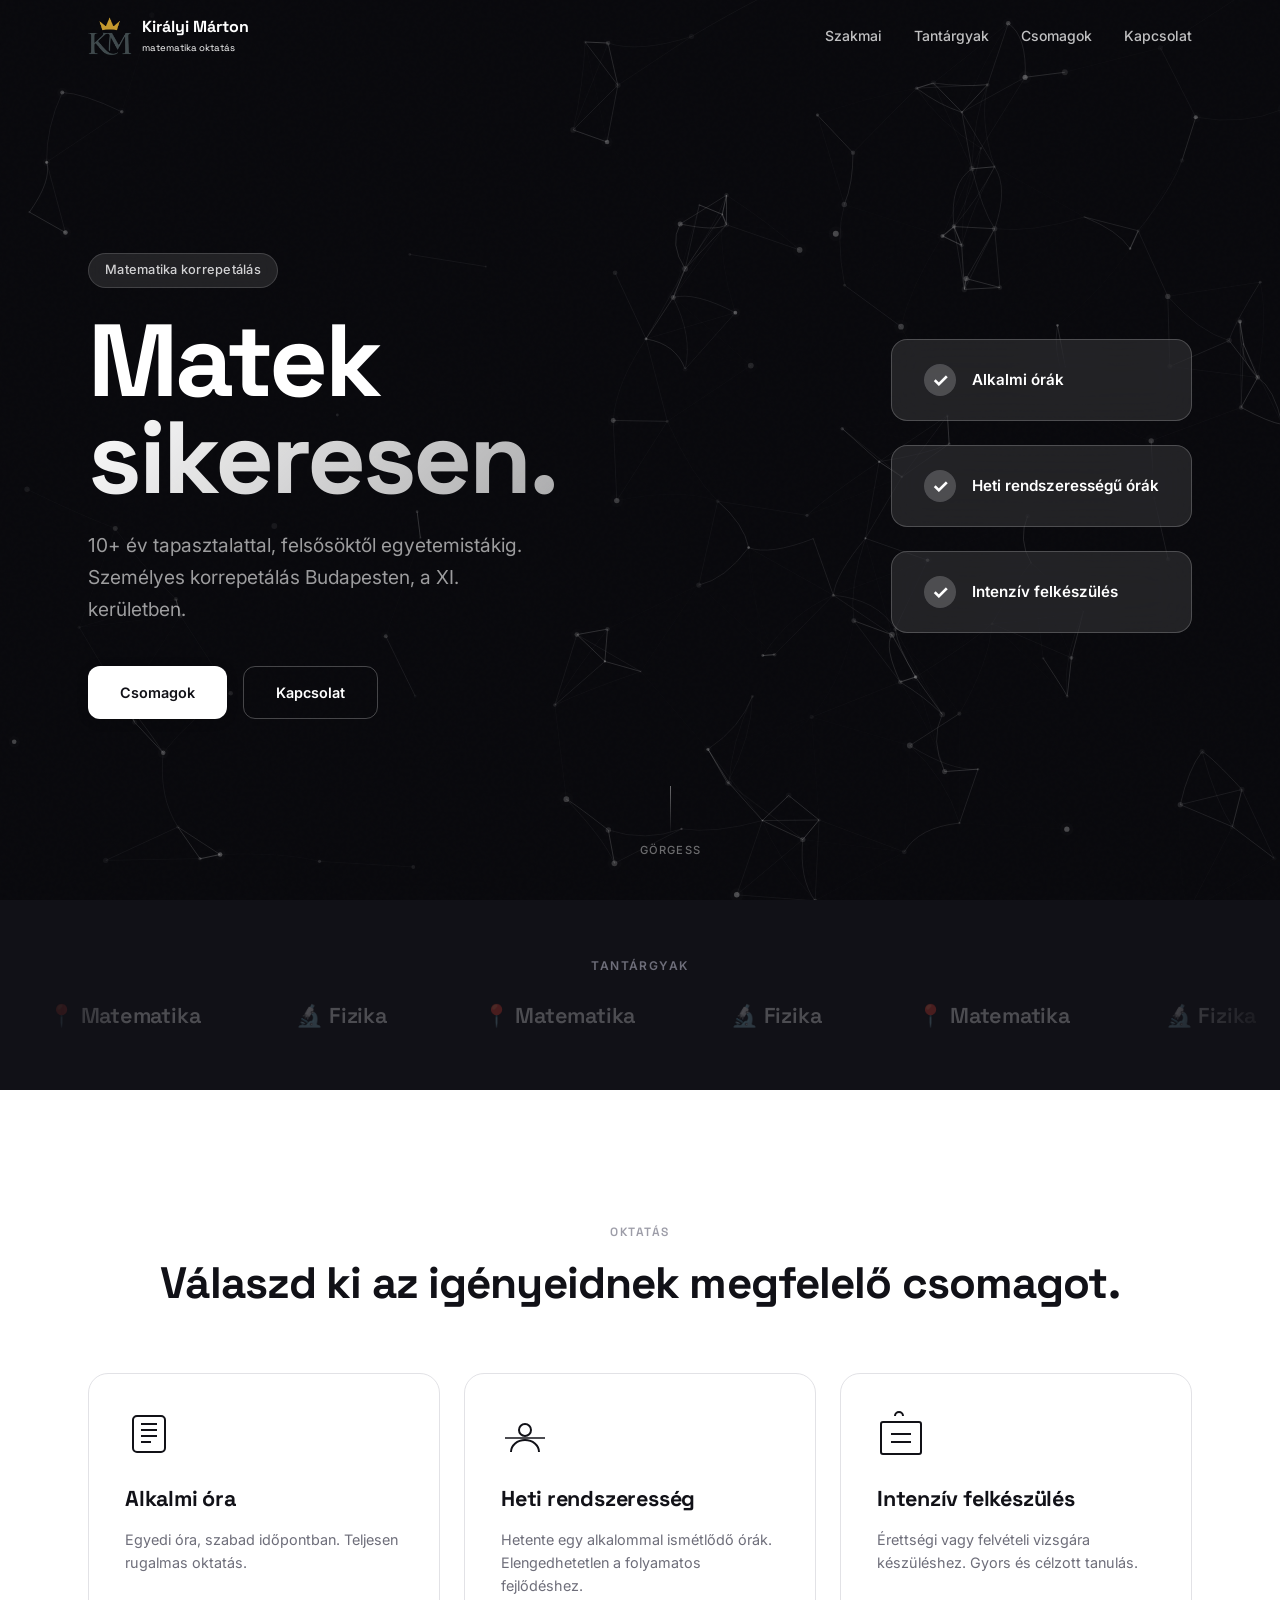
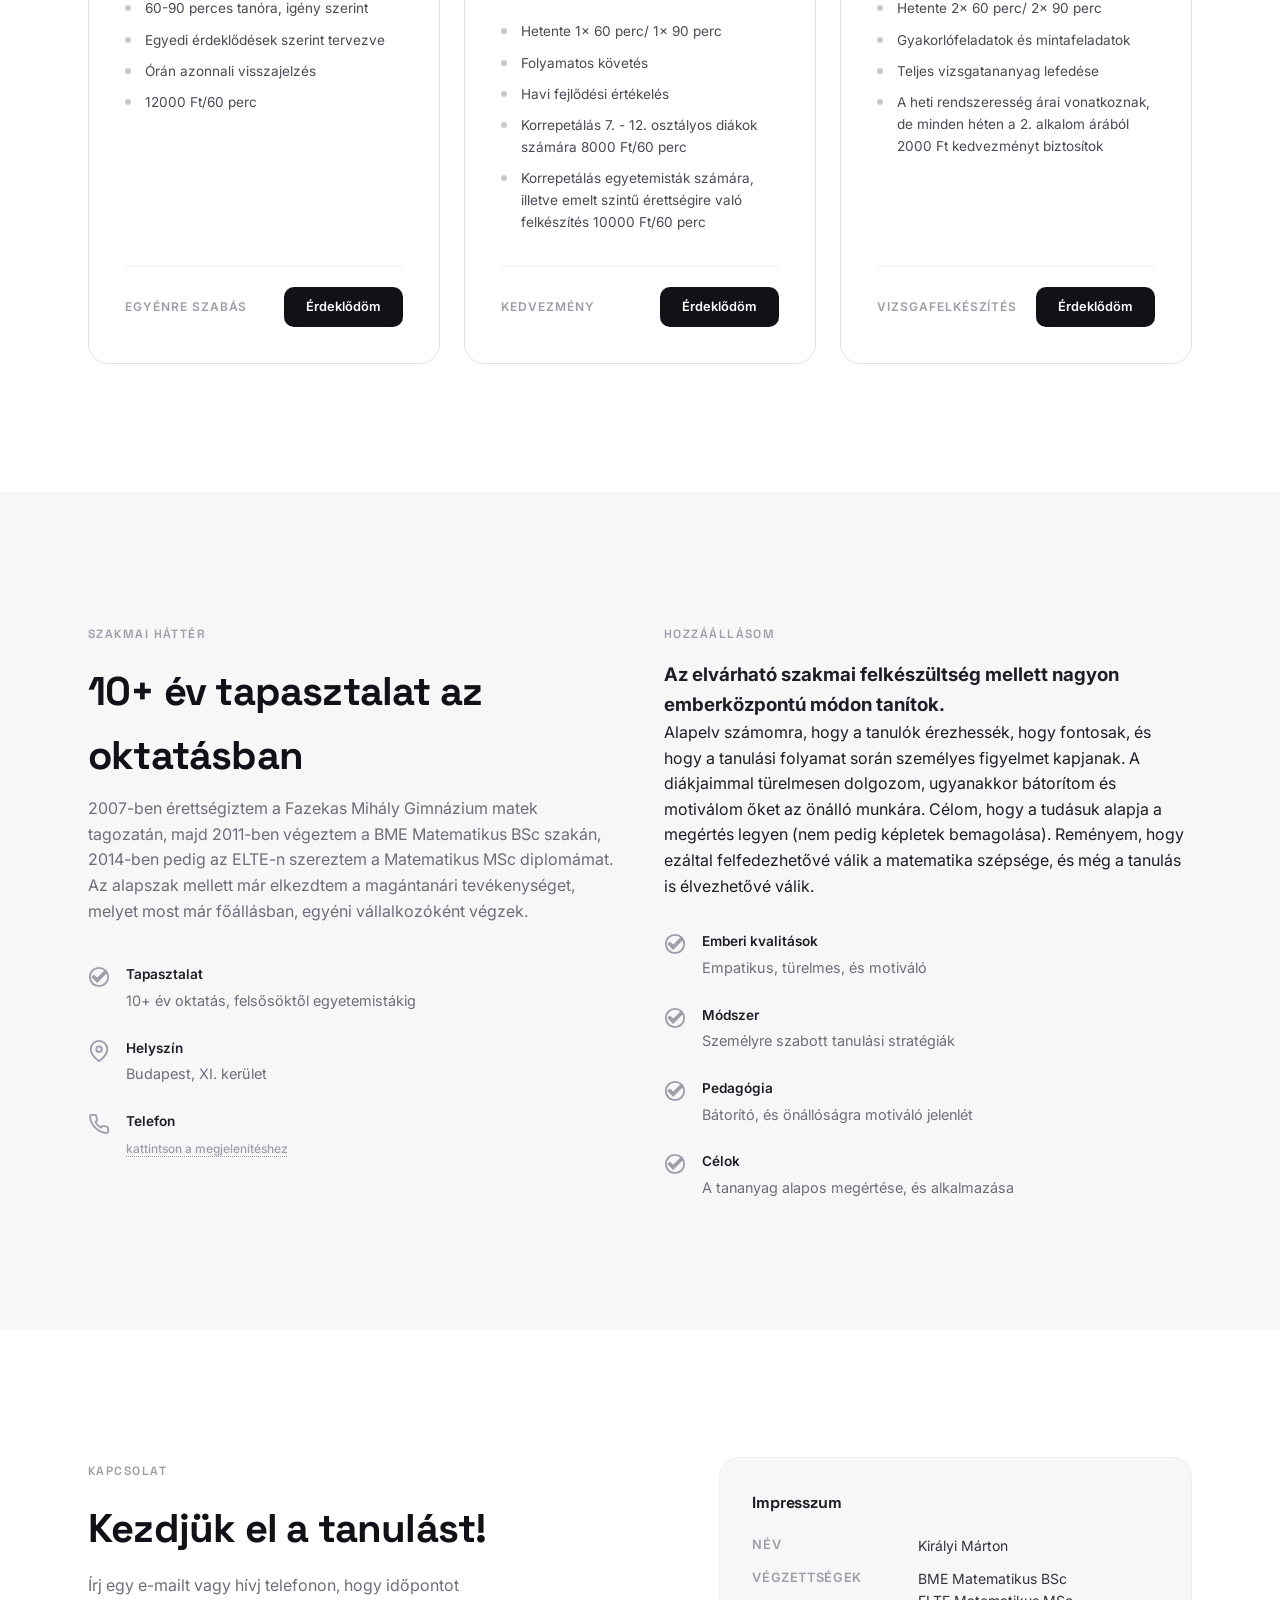
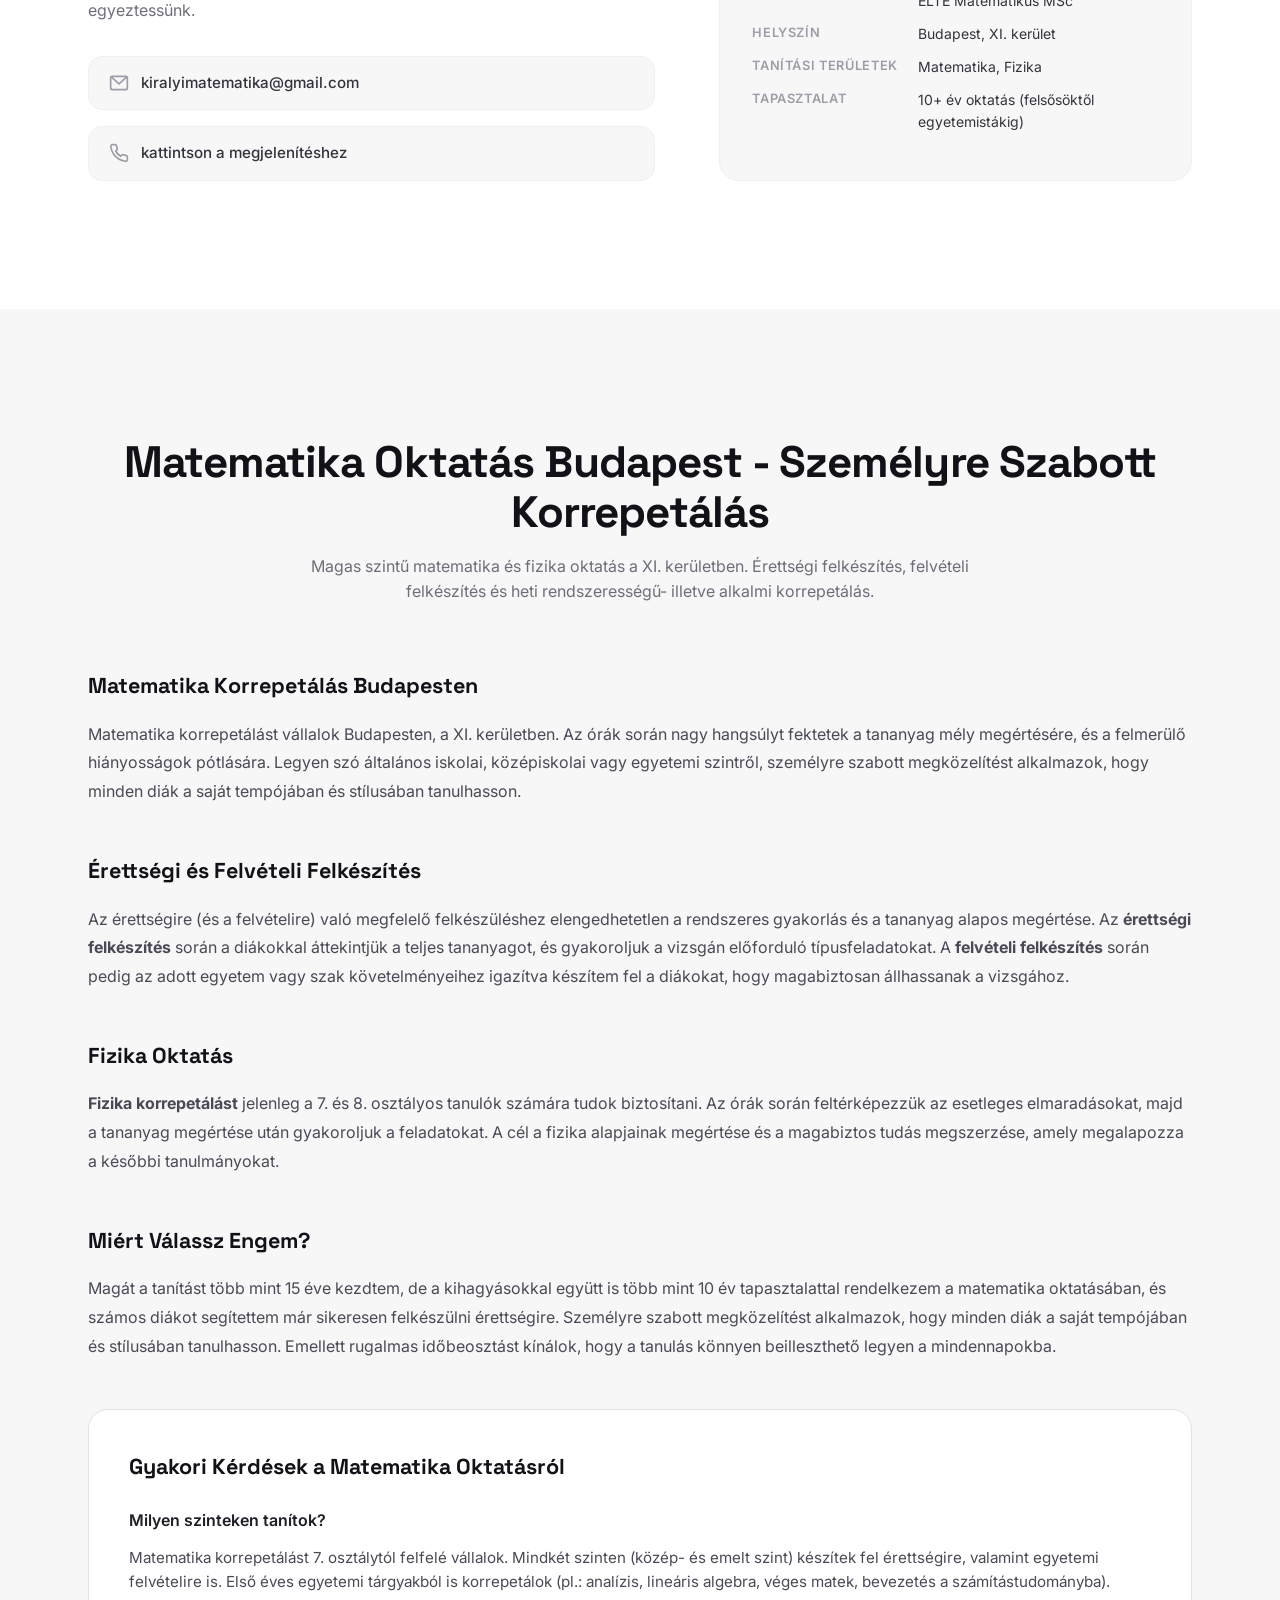
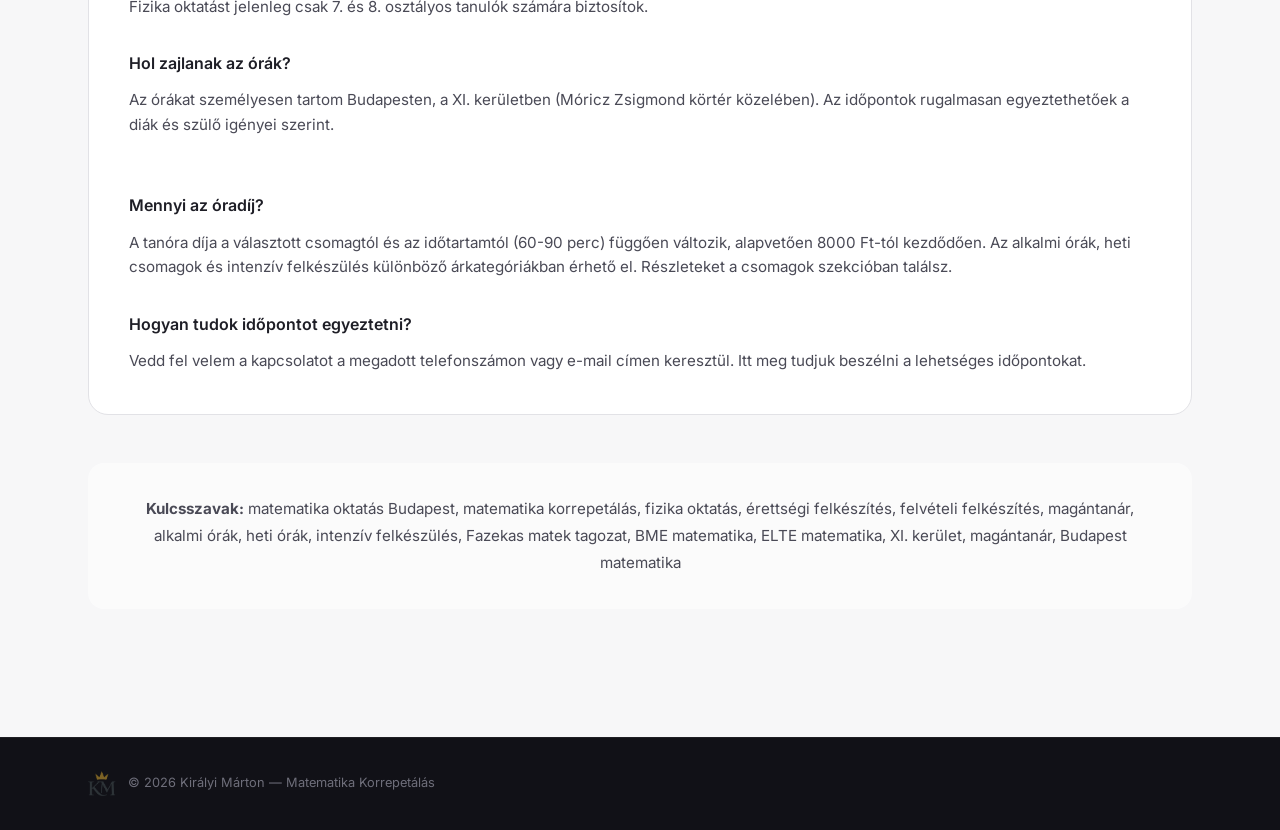
==== index.html @ 78ba7885 "verification" ====
<!DOCTYPE html>
<html lang="hu">
<head>
  <meta name="google-site-verification" content="google10e1bc6dbf46a6e9.html">
  <meta charset="UTF-8">
  <meta name="viewport" content="width=device-width, initial-scale=1.0">
  <meta name="author" content="Királyi Márton">
  <meta name="copyright" content="© 2026 Királyi Márton">
  <meta name="robots" content="index, follow, max-image-preview:large, max-snippet:-1, max-video-preview:-1">
  <meta name="keywords" content="matematika oktatás Budapest, matematika korrepetálás, fizika oktatás, érettségi felkészülés, felvételi felkészülés, magántanár, ELTE matematika, XI. kerület, privát órák, heti órák, intenzív tanulás">
  <title>Matematika Oktatás Budapest | Királyi Márton Korrepetálás</title>
  <meta name="description" content="Egyéni matematika és fizika oktatás Budapesten (XI. kerület). 10+ év tapasztalat. Érettségi és felvételi felkészülés. ELTE matematika szak végzett. Alkalmi órák és heti rendszeres oktatás.">
  <meta property="og:title" content="Matematika Oktatás Budapest - Királyi Márton Korrepetálás">
  <meta property="og:description" content="10+ év tapasztalattal rendelkező magántanár. Matematika, fizika oktatás. Érettségi felkészülés. Budapest XI. kerület.">
  <meta property="og:image" content="kmatek.png">
  <meta property="og:type" content="website">
  <meta property="og:locale" content="hu_HU">
  <meta property="og:site_name" content="Királyi Márton - Matematika Oktatás">
  <meta name="twitter:card" content="summary_large_image">
  <meta name="twitter:title" content="Matematika Oktatás Budapest - Királyi Márton">
  <meta name="twitter:description" content="Magántanári korrepetálás. Matematika, fizika oktatás Budapest XI. kerületben.">
  <link rel="canonical" href="http://localhost:8000/">
  <link rel="icon" type="image/png" href="kmatek.png">
  <link rel="stylesheet" href="style.css">
  <link rel="preconnect" href="https://fonts.googleapis.com">
  <link rel="preconnect" href="https://fonts.gstatic.com" crossorigin>
  <link href="https://fonts.googleapis.com/css2?family=Inter:wght@300;400;500;600;700;800;900&family=Space+Grotesk:wght@400;500;600;700&display=swap" rel="stylesheet">
  
  <!-- JSON-LD Structured Data -->
  <script type="application/ld+json">
  {
    "@context": "https://schema.org",
    "@type": "LocalBusiness",
    "name": "Királyi Márton - Matematika Oktatás",
    "description": "Matematika és fizika korrepetálás Budapesten. Érettségi és felvételi felkészülés.",
    "image": "kmatek.png",
    "telephone": "+36202345601",
    "email": "kiralyimatematika@gmail.com",
    "address": {
      "@type": "PostalAddress",
      "addressLocality": "Budapest",
      "addressRegion": "XI. kerület",
      "addressCountry": "HU"
    },
    "priceRange": "$$",
    "potentialAction": {
      "@type": "ReserveAction",
      "target": {
        "@type": "EntryPoint",
        "urlTemplate": "#kapcsolat"
      }
    },
    "areaServed": "Budapest",
    "knowsAbout": [
      "Matematika oktatás",
      "Fizika oktatás",
      "Érettségi felkészülés",
      "Felvételi felkészülés",
      "Korrepetálás"
    ]
  }
  </script>
  
  <script type="application/ld+json">
  {
    "@context": "https://schema.org",
    "@type": "EducationalOrganization",
    "name": "Királyi Márton - Matematika Oktatás",
    "url": "http://localhost:8000/",
    "logo": "kmatek.png",
    "description": "Személyre szabott matematika és fizika oktatás magántanári keretek között",
    "contactPoint": {
      "@type": "ContactPoint",
      "contactType": "Customer Service",
      "telephone": "+36202345601",
      "email": "kiralyimatematika@gmail.com"
    },
    "educator": {
      "@type": "Person",
      "name": "Királyi Márton",
      "jobTitle": "Matematika Tanár",
      "alumniOf": "ELTE - Eötvös Loránd Tudományegyetem",
      "yearsOfExperience": 10
    }
  }
  </script>
</head>
<body>

  <!-- ═══════════════ HEADER ═══════════════ -->
  <header id="header">
    <div class="header-inner">
      <a href="#" class="logo">
        <img src="kmatek.png" alt="Királyi Márton" class="logo-img">
        <span class="logo-text">Királyi Márton<br><small style="font-size: 0.6em; font-weight: 400;">matematika oktatás</small></span>
      </a>
      <nav class="nav-desktop">
        <a href="#szakmai">Szakmai</a>
        <a href="#tantargyak">Tantárgyak</a>
        <a href="#csomagok">Csomagok</a>
        <a href="#kapcsolat">Kapcsolat</a>
      </nav>
      <button class="nav-toggle" aria-label="Menü megnyitása">
        <span></span><span></span><span></span>
      </button>
    </div>
  </header>

  <!-- Mobile nav overlay -->
  <div class="mobile-nav" id="mobileNav">
    <nav>
      <a href="#szakmai">Szakmai</a>
      <a href="#tantargyak">Tantárgyak</a>
      <a href="#csomagok">Csomagok</a>
      <a href="#kapcsolat">Kapcsolat</a>
    </nav>
  </div>

  <!-- ═══════════════ HERO ═══════════════ -->
  <section id="hero">
    <div class="hero-video-wrap">
      <video autoplay muted loop playsinline id="heroVideo">
        <source src="mat.mp4" type="video/mp4">
      </video>
      <div class="hero-video-overlay"></div>
    </div>

    <canvas id="particleCanvas"></canvas>

    <div class="hero-content">
      <div class="hero-left">
        <div class="hero-badge" data-anim="fade-up">Matematika korrepetálás</div>
        <h1 data-anim="fade-up" data-delay="100">
          Matek<br><span class="accent">sikeresen.</span>
        </h1>
        <p class="hero-sub" data-anim="fade-up" data-delay="200">
          10+ év tapasztalattal, felsősöktől egyetemistákig. Személyes korrepetálás Budapesten, a XI. kerületben.
        </p>
        <div class="hero-actions" data-anim="fade-up" data-delay="300">
          <a href="#csomagok" class="btn btn-primary">Csomagok</a>
          <a href="#kapcsolat" class="btn btn-ghost">Kapcsolat</a>
        </div>
      </div>
      <div class="hero-right" data-anim="fade-up" data-delay="100">
        <div class="hero-cards">
          <a href="#csomagok" class="hero-card" onclick="scrollToAlkalmi()">
            <span class="check-mark">✓</span>
            <span class="card-text">Alkalmi órák</span>
          </a>
          <a href="#csomagok" class="hero-card" onclick="scrollToHetes()">
            <span class="check-mark">✓</span>
            <span class="card-text">Heti rendszerességű órák</span>
          </a>
          <a href="#csomagok" class="hero-card" onclick="scrollToIntenziv()">
            <span class="check-mark">✓</span>
            <span class="card-text">Intenzív felkészülés</span>
          </a>
        </div>
      </div>
    </div>

    <div class="hero-scroll-hint" data-anim="fade-up" data-delay="600">
      <div class="scroll-line"></div>
      <span>Görgess</span>
    </div>
  </section>

  <!-- ═══════════════ BRAND TICKER / SUBJECTS ═══════════════ -->
  <section id="tantargyak" class="brands-section">
    <div class="container">
      <p class="brands-label" data-anim="fade-up">Tantárgyak</p>
    </div>
    <div class="brands-ticker" data-anim="fade-up" data-delay="100">
      <div class="ticker-track">
        <div class="ticker-item">📍 Matematika</div>
        <div class="ticker-item">🔬 Fizika</div>
        <div class="ticker-item">📍 Matematika</div>
        <div class="ticker-item">🔬 Fizika</div>
        <div class="ticker-item">📍 Matematika</div>
        <div class="ticker-item">🔬 Fizika</div>
        <div class="ticker-item">📍 Matematika</div>
        <div class="ticker-item">🔬 Fizika</div>
        <div class="ticker-item">📍 Matematika</div>
        <div class="ticker-item">🔬 Fizika</div>
        <div class="ticker-item">📍 Matematika</div>
        <div class="ticker-item">🔬 Fizika</div>
      </div>
    </div>
  </section>

  <!-- ═══════════════ CSOMAGOK / PACKAGES ═══════════════ -->
  <section id="csomagok" class="rental-section">
    <div class="container">
      <div class="section-header" data-anim="fade-up">
        <span class="section-tag">Oktatás</span>
        <h2>Válaszd ki az igényeidnek megfelelő csomagot.</h2>
      </div>

      <div class="rental-grid">
        <!-- Card 1 -->
        <div id="alkalmi-ora" class="rental-card" data-anim="fade-up" data-delay="0">
          <div class="card-icon">
            <svg viewBox="0 0 48 48" fill="none" xmlns="http://www.w3.org/2000/svg">
              <path d="M12 6h24c2.2 0 4 1.8 4 4v28c0 2.2-1.8 4-4 4H12c-2.2 0-4-1.8-4-4V10c0-2.2 1.8-4 4-4z" stroke="currentColor" stroke-width="2" fill="none"/>
              <path d="M16 14h16M16 20h16M16 26h16M16 32h10" stroke="currentColor" stroke-width="2"/>
            </svg>
          </div>
          <h3>Alkalmi óra</h3>
          <p>Egyedi óra, szabad időpontban. Teljesen rugalmas oktatás.</p>
          <ul class="card-features">
            <li>60-90 perces tanóra, igény szerint</li>
            <li>Egyedi érdeklődések szerint tervezve</li>
            <li>Órán azonnali visszajelzés</li>
            <li>12000 Ft/60 perc</li>
          </ul>
          <div class="card-footer">
            <span class="card-label">Egyénre szabás</span>
            <a href="#kapcsolat" class="btn btn-sm">Érdeklődöm</a>
          </div>
        </div>

        <!-- Card 2 -->
        <div id="hetes-csomag" class="rental-card" data-anim="fade-up" data-delay="100">
          <div class="card-icon">
            <svg viewBox="0 0 48 48" fill="none" xmlns="http://www.w3.org/2000/svg">
              <circle cx="24" cy="20" r="6" stroke="currentColor" stroke-width="2"/>
              <path d="M10 42c0-6.6 6.3-12 14-12s14 5.4 14 12" stroke="currentColor" stroke-width="2" fill="none"/>
              <path d="M4 28h40" stroke="currentColor" stroke-width="1.5"/>
            </svg>
          </div>
          <h3>Heti rendszeresség</h3>
          <p>Hetente egy alkalommal ismétlődő órák. Elengedhetetlen a folyamatos fejlődéshez.</p>
          <ul class="card-features">
            <li>Hetente 1x 60 perc/ 1x 90 perc</li>
            <li>Folyamatos követés</li>
            <li>Havi fejlődési értékelés</li>
            <li>Korrepetálás 7. - 12. osztályos diákok számára 8000 Ft/60 perc</li>
            <li>Korrepetálás egyetemisták számára, illetve emelt szintű érettségire való felkészítés 10000 Ft/60 perc</li>
          </ul>
          <div class="card-footer">
            <span class="card-label">Kedvezmény</span>
            <a href="#kapcsolat" class="btn btn-sm">Érdeklődöm</a>
          </div>
        </div>

        <!-- Card 3 -->
        <div id="intenziv-felkeszules" class="rental-card" data-anim="fade-up" data-delay="200">
          <div class="card-icon">
            <svg viewBox="0 0 48 48" fill="none" xmlns="http://www.w3.org/2000/svg">
              <path d="M6 12h36c1.1 0 2 .9 2 2v28c0 1.1-.9 2-2 2H6c-1.1 0-2-.9-2-2V14c0-1.1.9-2 2-2z" stroke="currentColor" stroke-width="2" fill="none"/>
              <path d="M18 6c0-2.2 1.8-4 4-4s4 1.8 4 4" stroke="currentColor" stroke-width="2" fill="none"/>
              <path d="M14 24h20M14 32h20" stroke="currentColor" stroke-width="2"/>
            </svg>
          </div>
          <h3>Intenzív felkészülés</h3>
          <p>Érettségi vagy felvételi vizsgára készüléshez. Gyors és célzott tanulás.</p>
          <ul class="card-features">
            <li>Hetente 2x 60 perc/ 2x 90 perc</li>
            <li>Gyakorlófeladatok és mintafeladatok</li>
            <li>Teljes vizsgatananyag lefedése</li>
            <li>A heti rendszeresség árai vonatkoznak, de minden héten a 2. alkalom árából 2000 Ft kedvezményt biztosítok</li>
          </ul>
          <div class="card-footer">
            <span class="card-label">Vizsgafelkészítés</span>
            <a href="#kapcsolat" class="btn btn-sm">Érdeklődöm</a>
          </div>
        </div>
      </div>
    </div>
  </section>

  <!-- ═══════════════ SZAKMAI HÁTTÉR ═══════════════ -->
  <section id="szakmai" class="pickup-section">
    <div class="container">
      <div class="pickup-grid">
        <div class="pickup-info" data-anim="fade-up">
          <span class="section-tag">Szakmai háttér</span>
          <h2>10+ év tapasztalat az oktatásban</h2>
          <p class="pickup-address">2007-ben érettségiztem a Fazekas Mihály Gimnázium matek tagozatán, majd 2011-ben végeztem a BME Matematikus BSc szakán,
            2014-ben pedig az ELTE-n szereztem a Matematikus MSc diplomámat. Az alapszak mellett már elkezdtem a magántanári tevékenységet,
            melyet most már főállásban, egyéni vállalkozóként végzek.</p>
          <div class="pickup-details">
            <div class="pickup-detail">
              <svg viewBox="0 0 24 24" fill="none" stroke="currentColor" stroke-width="2"><path d="M12 2C6.48 2 2 6.48 2 12s4.48 10 10 10 10-4.48 10-10S17.52 2 12 2zm-2 15l-5-5 1.41-1.41L10 14.17l7.59-7.59L19 8l-9 9z"/></svg>
              <div>
                <strong>Tapasztalat</strong>
                <span>10+ év oktatás, felsősöktől egyetemistákig</span>
              </div>
            </div>
            <div class="pickup-detail">
              <svg viewBox="0 0 24 24" fill="none" stroke="currentColor" stroke-width="2"><path d="M21 10c0 7-9 13-9 13s-9-6-9-13a9 9 0 0118 0z"/><circle cx="12" cy="10" r="3"/></svg>
              <div>
                <strong>Helyszín</strong>
                <span>Budapest, XI. kerület</span>
              </div>
            </div>
            <div class="pickup-detail">
              <svg viewBox="0 0 24 24" fill="none" stroke="currentColor" stroke-width="2"><path d="M22 16.92v3a2 2 0 01-2.18 2 19.79 19.79 0 01-8.63-3.07 19.5 19.5 0 01-6-6 19.79 19.79 0 01-3.07-8.67A2 2 0 014.11 2h3a2 2 0 012 1.72c.127.96.361 1.903.7 2.81a2 2 0 01-.45 2.11L8.09 9.91a16 16 0 006 6l1.27-1.27a2 2 0 012.11-.45c.907.339 1.85.573 2.81.7A2 2 0 0122 16.92z"/></svg>
              <div>
                <strong>Telefon</strong>
                <span class="phone-number-container">
                  <button class="phone-click-hint" type="button" aria-label="Telefonszám megjelenítéséhez kattintson">kattintson a megjelenítéshez</button>
                  <span class="phone-number-reveal"></span>
                </span>
              </div>
            </div>
          </div>
        </div>
        <div class="pickup-info" data-anim="fade-up" data-delay="150">
          <span class="section-tag">Hozzáállásom</span>
          <h3>Az elvárható szakmai felkészültség mellett nagyon emberközpontú módon tanítok.</h3>
          <p>Alapelv számomra, hogy a tanulók érezhessék, hogy fontosak, és hogy a tanulási folyamat 
            során személyes figyelmet kapjanak. A diákjaimmal türelmesen dolgozom, ugyanakkor bátorítom és 
            motiválom őket az önálló munkára. Célom, hogy a tudásuk alapja a megértés legyen (nem pedig képletek bemagolása).
            Reményem, hogy ezáltal felfedezhetővé válik a matematika szépsége, és még a tanulás is élvezhetővé válik.</p>
          <div class="pickup-details" style="margin-top: 2rem;">
            <div class="pickup-detail">
              <svg viewBox="0 0 24 24" fill="none" stroke="currentColor" stroke-width="2"><path d="M12 2C6.48 2 2 6.48 2 12s4.48 10 10 10 10-4.48 10-10S17.52 2 12 2zm-2 15l-5-5 1.41-1.41L10 14.17l7.59-7.59L19 8l-9 9z"/></svg>
              <div>
                <strong>Emberi kvalitások</strong>
                <span>Empatikus, türelmes, és motiváló</span>
              </div>
            </div>
            <div class="pickup-detail">
              <svg viewBox="0 0 24 24" fill="none" stroke="currentColor" stroke-width="2"><path d="M12 2C6.48 2 2 6.48 2 12s4.48 10 10 10 10-4.48 10-10S17.52 2 12 2zm-2 15l-5-5 1.41-1.41L10 14.17l7.59-7.59L19 8l-9 9z"/></svg>
              <div>
                <strong>Módszer</strong>
                <span>Személyre szabott tanulási stratégiák</span>
              </div>
            </div>
            <div class="pickup-detail">
              <svg viewBox="0 0 24 24" fill="none" stroke="currentColor" stroke-width="2"><path d="M12 2C6.48 2 2 6.48 2 12s4.48 10 10 10 10-4.48 10-10S17.52 2 12 2zm-2 15l-5-5 1.41-1.41L10 14.17l7.59-7.59L19 8l-9 9z"/></svg>
              <div>
                <strong>Pedagógia</strong>
                <span>Bátorító, és önállóságra motiváló jelenlét</span>
              </div>
            </div>
            <div class="pickup-detail">
              <svg viewBox="0 0 24 24" fill="none" stroke="currentColor" stroke-width="2"><path d="M12 2C6.48 2 2 6.48 2 12s4.48 10 10 10 10-4.48 10-10S17.52 2 12 2zm-2 15l-5-5 1.41-1.41L10 14.17l7.59-7.59L19 8l-9 9z"/></svg>
              <div>
                <strong>Célok</strong>
                <span>A tananyag alapos megértése, és alkalmazása</span>
              </div>
            </div>
          </div>
        </div>
      </div>
    </div>
  </section>

  <!-- ═══════════════ KAPCSOLAT ═══════════════ -->
  <section id="kapcsolat" class="contact-section">
    <div class="container">
      <div class="contact-grid">
        <div class="contact-main" data-anim="fade-up">
          <span class="section-tag">Kapcsolat</span>
          <h2>Kezdjük el a tanulást!</h2>
          <p>Írj egy e-mailt vagy hívj telefonon, hogy időpontot egyeztessünk.</p>
          <div class="contact-links">
            <a href="mailto:kiralyimatematika@gmail.com" class="contact-link">
              <svg viewBox="0 0 24 24" fill="none" stroke="currentColor" stroke-width="2"><rect x="2" y="4" width="20" height="16" rx="2"/><path d="M22 4L12 13 2 4"/></svg>
              kiralyimatematika@gmail.com
            </a>
            <a href="#" class="contact-link contact-phone-link">
              <svg viewBox="0 0 24 24" fill="none" stroke="currentColor" stroke-width="2"><path d="M22 16.92v3a2 2 0 01-2.18 2 19.79 19.79 0 01-8.63-3.07 19.5 19.5 0 01-6-6 19.79 19.79 0 01-3.07-8.67A2 2 0 014.11 2h3a2 2 0 012 1.72c.127.96.361 1.903.7 2.81a2 2 0 01-.45 2.11L8.09 9.91a16 16 0 006 6l1.27-1.27a2 2 0 012.11-.45c.907.339 1.85.573 2.81.7A2 2 0 0122 16.92z"/></svg>
              <span class="contact-phone-text">kattintson a megjelenítéshez</span>
            </a>
          </div>
        </div>
        <div class="contact-impresszum" data-anim="fade-up" data-delay="100">
          <h4>Impresszum</h4>
          <dl class="impresszum-list">
            <dt>Név</dt>
            <dd>Királyi Márton</dd>
            <dt>Végzettségek</dt>
            <dd>BME Matematikus BSc <br>ELTE Matematikus MSc</dd>
            <dt>Helyszín</dt>
            <dd>Budapest, XI. kerület</dd>
            <dt>Tanítási területek</dt>
            <dd>Matematika, Fizika</dd>
            <dt>Tapasztalat</dt>
            <dd>10+ év oktatás (felsősöktől egyetemistákig)</dd>
          </dl>
        </div>
      </div>
    </div>
  </section>

  <!-- ═══════════════ SEO CONTENT / SERVICES ═══════════════ -->
  <section style="background: var(--off-white); padding: clamp(5rem, 10vw, 8rem) 0;">
    <div class="container">
      <div style="text-align: center; margin-bottom: 4rem;">
        <h2 style="font-family: var(--font-display); font-size: clamp(1.75rem, 4vw, 2.75rem); font-weight: 700; color: var(--gray-900); letter-spacing: -0.02em; line-height: 1.15; margin-bottom: 1rem;">
          Matematika Oktatás Budapest - Személyre Szabott Korrepetálás
        </h2>
        <p style="color: var(--gray-500); font-size: 1rem; max-width: 700px; margin: 0 auto;">
          Magas szintű matematika és fizika oktatás a XI. kerületben. Érettségi felkészítés, felvételi felkészítés és heti rendszerességű- illetve alkalmi korrepetálás.
        </p>
      </div>

      <div style="display: grid; grid-template-rows: 1fr 1fr; gap: 3rem; margin-bottom: 3rem;">
        <div>
          <h3 style="font-family: var(--font-display); font-size: 1.35rem; font-weight: 700; color: var(--gray-900); margin-bottom: 1rem;">
            Matematika Korrepetálás Budapesten
          </h3>
          <p style="color: var(--gray-600); line-height: 1.8;">
            Matematika korrepetálást vállalok Budapesten, a XI. kerületben. Az órák során nagy hangsúlyt fektetek a tananyag mély megértésére, 
            és a felmerülő hiányosságok pótlására. Legyen szó általános iskolai, középiskolai vagy egyetemi szintről, 
            személyre szabott megközelítést alkalmazok, hogy minden diák a saját tempójában és stílusában tanulhasson.
          </p>
        </div>
        <div>
          <h3 style="font-family: var(--font-display); font-size: 1.35rem; font-weight: 700; color: var(--gray-900); margin-bottom: 1rem;">
            Érettségi és Felvételi Felkészítés
          </h3>
          <p style="color: var(--gray-600); line-height: 1.8;">
            Az érettségire (és a felvételire) való megfelelő felkészüléshez elengedhetetlen a rendszeres gyakorlás és a tananyag alapos megértése. 
            Az <strong>érettségi felkészítés</strong> során a diákokkal áttekintjük a teljes tananyagot, és gyakoroljuk a vizsgán előforduló típusfeladatokat. 
            A <strong>felvételi felkészítés</strong> során pedig az adott egyetem vagy szak követelményeihez igazítva készítem fel a diákokat, hogy magabiztosan állhassanak a vizsgához. 
          </p>
        </div>
      </div>

      <div style="display: grid; grid-template-rows: 1fr 1fr; gap: 3rem; margin-bottom: 3rem;">
        <div>
          <h3 style="font-family: var(--font-display); font-size: 1.35rem; font-weight: 700; color: var(--gray-900); margin-bottom: 1rem;">
            Fizika Oktatás
          </h3>
          <p style="color: var(--gray-600); line-height: 1.8;">
            <strong>Fizika korrepetálást</strong> jelenleg a 7. és 8. osztályos tanulók számára tudok biztosítani. Az órák során feltérképezzük az esetleges elmaradásokat, 
            majd a tananyag megértése után gyakoroljuk a feladatokat. A cél a fizika alapjainak megértése és a magabiztos tudás megszerzése, amely megalapozza a későbbi tanulmányokat.
          </p>
        </div>
        <div>
          <h3 style="font-family: var(--font-display); font-size: 1.35rem; font-weight: 700; color: var(--gray-900); margin-bottom: 1rem;">
            Miért Válassz Engem?
          </h3>
          <p style="color: var(--gray-600); line-height: 1.8;">
            Magát a tanítást több mint 15 éve kezdtem, de a kihagyásokkal együtt is több mint 10 év tapasztalattal rendelkezem a matematika oktatásában, és számos diákot segítettem már sikeresen felkészülni érettségire. 
            Személyre szabott megközelítést alkalmazok, hogy minden diák a saját tempójában és stílusában tanulhasson. Emellett rugalmas időbeosztást kínálok, hogy a tanulás könnyen beilleszthető legyen a mindennapokba.
          </p>
        </div>
      </div>

      <div style="background: var(--white); padding: 2.5rem; border-radius: 20px; border: 1px solid var(--gray-200);">
        <h3 style="font-family: var(--font-display); font-size: 1.35rem; font-weight: 700; color: var(--gray-900); margin-bottom: 1.5rem;">
          Gyakori Kérdések a Matematika Oktatásról
        </h3>
        <div style="display: grid; grid-template-rows: 1fr 1fr; gap: 2rem;">
          <div>
            <h4 style="font-weight: 600; color: var(--gray-800); margin-bottom: 0.75rem;">
              Milyen szinteken tanítok?
            </h4>
            <p style="color: var(--gray-600); font-size: 0.95rem;">
              Matematika korrepetálást 7. osztálytól felfelé vállalok. Mindkét szinten (közép- és emelt szint) készítek fel érettségire, 
              valamint egyetemi felvételire is. Első éves egyetemi tárgyakból is korrepetálok (pl.: analízis, lineáris algebra, véges matek, bevezetés a számítástudományba). 
              Fizika oktatást jelenleg csak 7. és 8. osztályos tanulók számára biztosítok.
            </p>
          </div>
          <div>
            <h4 style="font-weight: 600; color: var(--gray-800); margin-bottom: 0.75rem;">
              Hol zajlanak az órák?
            </h4>
            <p style="color: var(--gray-600); font-size: 0.95rem;">
              Az órákat személyesen tartom Budapesten, a XI. kerületben (Móricz Zsigmond körtér közelében). 
              Az időpontok rugalmasan egyeztethetőek a diák és szülő igényei szerint.
            </p>
          </div>
          <div>
            <h4 style="font-weight: 600; color: var(--gray-800); margin-bottom: 0.75rem;">
              Mennyi az óradíj?
            </h4>
            <p style="color: var(--gray-600); font-size: 0.95rem;">
              A tanóra díja a választott csomagtól és az időtartamtól (60-90 perc) függően változik, alapvetően 8000 Ft-tól kezdődően.
              Az alkalmi órák, heti csomagok és intenzív felkészülés különböző árkategóriákban érhető el. Részleteket a csomagok szekcióban találsz.
            </p>
          </div>
          <div>
            <h4 style="font-weight: 600; color: var(--gray-800); margin-bottom: 0.75rem;">
              Hogyan tudok időpontot egyeztetni?
            </h4>
            <p style="color: var(--gray-600); font-size: 0.95rem;">
              Vedd fel velem a kapcsolatot a megadott telefonszámon vagy e-mail címen keresztül. Itt meg tudjuk beszélni a lehetséges időpontokat.
            </p>
          </div>
        </div>
      </div>

      <div style="margin-top: 3rem; padding: 2rem; background: rgba(255,255,255,0.5); border-radius: 16px; text-align: center;">
        <p style="color: var(--gray-600); font-size: 0.95rem; line-height: 1.8;">
          <strong>Kulcsszavak:</strong> matematika oktatás Budapest, matematika korrepetálás, fizika oktatás, érettségi felkészítés, felvételi felkészítés, magántanár, alkalmi órák, heti órák, intenzív felkészülés, Fazekas matek tagozat, BME matematika, ELTE matematika, XI. kerület, magántanár, Budapest matematika
        </p>
      </div>
    </div>
  </section>

  <!-- ═══════════════ FOOTER ═══════════════ -->
  <footer>
    <div class="container footer-inner">
      <div class="footer-left">
        <img src="kmatek.png" alt="Királyi Márton" class="footer-logo">
        <span>&copy; 2026 Királyi Márton — Matematika Korrepetálás</span>
      </div>
      
    </div>
  </footer>

  <script src="script.js"></script>
</body>
</html>
---- style.css ----
/* ═══════════════════════════════════════
   Királyi Márton — Matematika Korrepetálás
   ═══════════════════════════════════════ */

/* ── Reset & Base ─────────────────────── */
*, *::before, *::after {
  margin: 0;
  padding: 0;
  box-sizing: border-box;
}

:root {
  --white: #ffffff;
  --off-white: #f7f7f8;
  --gray-50: #fafafa;
  --gray-100: #f0f0f2;
  --gray-200: #e2e2e6;
  --gray-300: #c8c8cf;
  --gray-400: #9d9da8;
  --gray-500: #6e6e7a;
  --gray-600: #4a4a56;
  --gray-700: #33333d;
  --gray-800: #1e1e26;
  --gray-900: #111117;
  --black: #08080c;

  --accent: #ffffff;
  --accent-glow: rgba(255, 255, 255, 0.12);

  --font-primary: 'Inter', -apple-system, BlinkMacSystemFont, sans-serif;
  --font-display: 'Space Grotesk', 'Inter', sans-serif;

  --ease-out-expo: cubic-bezier(0.16, 1, 0.3, 1);
  --ease-out-quart: cubic-bezier(0.25, 1, 0.5, 1);
  --ease-spring: cubic-bezier(0.34, 1.56, 0.64, 1);
}

html {
  scroll-behavior: smooth;
  font-size: 16px;
  -webkit-font-smoothing: antialiased;
  -moz-osx-font-smoothing: grayscale;
}

body {
  font-family: var(--font-primary);
  color: var(--gray-800);
  background: var(--white);
  line-height: 1.6;
  overflow-x: hidden;
  animation: pageIn 0.6s var(--ease-out-expo) both;
}

a {
  color: inherit;
  text-decoration: none;
  transition: color 0.2s ease;
}

img {
  max-width: 100%;
  display: block;
}

/* ── Container ────────────────────────── */
.container {
  max-width: 1200px;
  margin: 0 auto;
  padding: 0 clamp(20px, 5vw, 48px);
}

/* ── Section tag / label ──────────────── */
.section-tag {
  display: inline-block;
  font-family: var(--font-display);
  font-size: 0.75rem;
  font-weight: 600;
  letter-spacing: 0.12em;
  text-transform: uppercase;
  color: var(--gray-400);
  margin-bottom: 1rem;
}

.section-header {
  text-align: center;
  margin-bottom: 4rem;
}

.section-header h2 {
  font-family: var(--font-display);
  font-size: clamp(1.75rem, 4vw, 2.75rem);
  font-weight: 700;
  color: var(--gray-900);
  letter-spacing: -0.02em;
  line-height: 1.15;
}

/* ══════════════════════════════════════
   HEADER
   ══════════════════════════════════════ */
#header {
  position: fixed;
  top: 0;
  left: 0;
  width: 100%;
  z-index: 1000;
  transition: background 0.4s ease, box-shadow 0.4s ease, backdrop-filter 0.4s ease;
}

#header.scrolled {
  background: rgba(255, 255, 255, 0.82);
  backdrop-filter: blur(20px) saturate(1.4);
  -webkit-backdrop-filter: blur(20px) saturate(1.4);
  box-shadow: 0 1px 0 rgba(0,0,0,0.06);
}

.header-inner {
  display: flex;
  align-items: center;
  justify-content: space-between;
  max-width: 1200px;
  margin: 0 auto;
  padding: 0 clamp(20px, 5vw, 48px);
  height: 72px;
}

.logo {
  display: flex;
  align-items: center;
  gap: 10px;
  z-index: 10;
}

.logo-img {
  display: block;
  width: 44px;
  height: 44px;
  object-fit: contain;
  border-radius: 8px;
}

.logo-text {
  font-family: var(--font-display);
  font-weight: 700;
  font-size: 1rem;
  color: var(--white);
  transition: color 0.4s ease;
  line-height: 1.2;
}

#header.scrolled .logo-text {
  color: var(--gray-900);
}

.nav-desktop {
  display: flex;
  gap: 2rem;
}

.nav-desktop a {
  font-size: 0.875rem;
  font-weight: 500;
  color: rgba(255,255,255,0.75);
  transition: color 0.25s ease;
  position: relative;
}

.nav-desktop a::after {
  content: '';
  position: absolute;
  bottom: -4px;
  left: 0;
  width: 0;
  height: 1.5px;
  background: currentColor;
  transition: width 0.3s var(--ease-out-expo);
}

.nav-desktop a:hover {
  color: var(--white);
}

.nav-desktop a:hover::after {
  width: 100%;
}

#header.scrolled .nav-desktop a {
  color: var(--gray-500);
}

#header.scrolled .nav-desktop a:hover {
  color: var(--gray-900);
}

/* Mobile toggle */
.nav-toggle {
  display: none;
  flex-direction: column;
  gap: 5px;
  background: none;
  border: none;
  cursor: pointer;
  padding: 6px;
  z-index: 10;
}

.nav-toggle span {
  display: block;
  width: 22px;
  height: 2px;
  background: var(--white);
  border-radius: 2px;
  transition: transform 0.3s ease, opacity 0.3s ease, background 0.3s ease;
}

#header.scrolled .nav-toggle span {
  background: var(--gray-800);
}

.nav-toggle.active span:nth-child(1) {
  transform: rotate(45deg) translate(5px, 5px);
}

.nav-toggle.active span:nth-child(2) {
  opacity: 0;
}

.nav-toggle.active span:nth-child(3) {
  transform: rotate(-45deg) translate(5px, -5px);
}

/* Mobile nav overlay */
.mobile-nav {
  position: fixed;
  inset: 0;
  z-index: 999;
  background: rgba(8, 8, 12, 0.96);
  backdrop-filter: blur(24px);
  display: flex;
  align-items: center;
  justify-content: center;
  opacity: 0;
  pointer-events: none;
  transition: opacity 0.4s var(--ease-out-expo);
}

.mobile-nav.open {
  opacity: 1;
  pointer-events: auto;
}

.mobile-nav nav {
  display: flex;
  flex-direction: column;
  gap: 1.5rem;
  text-align: center;
}

.mobile-nav a {
  font-family: var(--font-display);
  font-size: 2rem;
  font-weight: 600;
  color: var(--white);
  opacity: 0;
  transform: translateY(20px);
  transition: opacity 0.4s ease, transform 0.4s var(--ease-out-expo), color 0.2s ease;
}

.mobile-nav.open a {
  opacity: 1;
  transform: translateY(0);
}

.mobile-nav.open a:nth-child(1) { transition-delay: 0.1s; }
.mobile-nav.open a:nth-child(2) { transition-delay: 0.15s; }
.mobile-nav.open a:nth-child(3) { transition-delay: 0.2s; }
.mobile-nav.open a:nth-child(4) { transition-delay: 0.25s; }

.mobile-nav a:hover {
  color: var(--gray-300);
}

@media (max-width: 768px) {
  .nav-desktop { display: none; }
  .nav-toggle { display: flex; }
}

/* ══════════════════════════════════════
   HERO
   ══════════════════════════════════════ */
#hero {
  position: relative;
  min-height: 100vh;
  display: flex;
  align-items: center;
  overflow: hidden;
  background: var(--black);
}

.hero-video-wrap {
  position: absolute;
  inset: 0;
  z-index: 1;
}

.hero-video-wrap video {
  width: 100%;
  height: 100%;
  object-fit: cover;
}

.hero-video-overlay {
  position: absolute;
  inset: 0;
  background:
    linear-gradient(135deg, rgba(8,8,12,0.75) 0%, rgba(8,8,12,0.35) 50%, rgba(8,8,12,0.15) 100%),
    linear-gradient(to top, rgba(8,8,12,0.6) 0%, transparent 40%);
}

.hero-video-overlay::after {
  content: '';
  position: absolute;
  inset: 0;
  background: url("data:image/svg+xml,%3Csvg viewBox='0 0 256 256' xmlns='http://www.w3.org/2000/svg'%3E%3Cfilter id='noise'%3E%3CfeTurbulence type='fractalNoise' baseFrequency='0.9' numOctaves='4' stitchTiles='stitch'/%3E%3C/filter%3E%3Crect width='100%25' height='100%25' filter='url(%23noise)' opacity='0.03'/%3E%3C/svg%3E");
  opacity: 0.4;
  pointer-events: none;
}

#particleCanvas {
  position: absolute;
  inset: 0;
  width: 100%;
  height: 100%;
  z-index: 2;
  pointer-events: none;
  animation: canvasFadeIn 2s ease 0.4s both;
}

.hero-content {
  position: relative;
  z-index: 3;
  width: 100%;
  max-width: 1200px;
  margin: 0 auto;
  padding: 0 clamp(20px, 5vw, 48px);
  padding-top: 72px;
  display: flex;
  align-items: center;
  justify-content: space-between;
  gap: 3rem;
}

.hero-left {
  max-width: 640px;
  flex: 1;
}

.hero-right {
  flex: 0 1 auto;
  display: none;
}

@media (min-width: 1024px) {
  .hero-right {
    display: block;
  }
}

.hero-cards {
  display: flex;
  flex-direction: column;
  gap: 1.5rem;
}

.hero-card {
  display: flex;
  align-items: center;
  gap: 1rem;
  padding: 1.5rem 2rem;
  background: rgba(255, 255, 255, 0.1);
  backdrop-filter: blur(20px);
  border: 1.5px solid rgba(255, 255, 255, 0.2);
  border-radius: 16px;
  cursor: pointer;
  transition: all 0.3s var(--ease-out-expo);
  color: var(--white);
  text-decoration: none;
  font-size: 0.95rem;
  font-weight: 600;
  min-width: 260px;
}

.hero-card:hover {
  background: rgba(255, 255, 255, 0.15);
  border-color: rgba(255, 255, 255, 0.4);
  transform: translateY(-4px);
  box-shadow: 0 20px 40px rgba(0, 0, 0, 0.2);
}

.hero-card .check-mark {
  display: flex;
  align-items: center;
  justify-content: center;
  width: 32px;
  height: 32px;
  background: rgba(255, 255, 255, 0.2);
  border-radius: 50%;
  flex-shrink: 0;
  font-size: 1.2rem;
  font-weight: bold;
}

.hero-card .card-text {
  text-align: left;
}

.hero-badge {
  display: inline-flex;
  align-items: center;
  padding: 6px 16px;
  background: rgba(255,255,255,0.1);
  backdrop-filter: blur(10px);
  border: 1px solid rgba(255,255,255,0.15);
  border-radius: 100px;
  font-size: 0.8rem;
  font-weight: 500;
  color: rgba(255,255,255,0.8);
  margin-bottom: 1.5rem;
  letter-spacing: 0.02em;
}

#hero h1 {
  font-family: var(--font-display);
  font-size: clamp(3rem, 8vw, 6.5rem);
  font-weight: 800;
  line-height: 0.95;
  color: var(--white);
  letter-spacing: -0.03em;
  margin-bottom: 1.5rem;
}

#hero h1 .accent {
  background: linear-gradient(135deg, #ffffff 0%, rgba(255,255,255,0.65) 100%);
  -webkit-background-clip: text;
  -webkit-text-fill-color: transparent;
  background-clip: text;
}

.hero-sub {
  font-size: clamp(1rem, 2vw, 1.2rem);
  color: rgba(255,255,255,0.6);
  max-width: 440px;
  line-height: 1.65;
  margin-bottom: 2.5rem;
}

.hero-actions {
  display: flex;
  gap: 1rem;
  flex-wrap: wrap;
}

/* Buttons */
.btn {
  display: inline-flex;
  align-items: center;
  justify-content: center;
  font-family: var(--font-primary);
  font-size: 0.9rem;
  font-weight: 600;
  padding: 14px 32px;
  border-radius: 12px;
  cursor: pointer;
  transition: all 0.3s var(--ease-out-expo);
  border: none;
  white-space: nowrap;
}

.btn-primary {
  background: var(--white);
  color: var(--gray-900);
  box-shadow: 0 2px 12px rgba(0,0,0,0.15);
}

.btn-primary:hover {
  background: var(--gray-100);
  transform: translateY(-2px);
  box-shadow: 0 6px 24px rgba(0,0,0,0.2);
}

.btn-ghost {
  background: transparent;
  color: var(--white);
  border: 1.5px solid rgba(255,255,255,0.25);
}

.btn-ghost:hover {
  border-color: rgba(255,255,255,0.5);
  background: rgba(255,255,255,0.08);
  transform: translateY(-2px);
}

.btn-sm {
  font-size: 0.8rem;
  padding: 10px 22px;
  border-radius: 10px;
  background: var(--gray-900);
  color: var(--white);
}

.btn-sm:hover {
  background: var(--gray-700);
  transform: translateY(-1px);
}

/* Hero scroll hint */
.hero-scroll-hint {
  position: absolute;
  bottom: 2.5rem;
  left: 50%;
  transform: translateX(-50%);
  z-index: 3;
  display: flex;
  flex-direction: column;
  align-items: center;
  gap: 8px;
}

.hero-scroll-hint span {
  font-size: 0.7rem;
  font-weight: 500;
  letter-spacing: 0.1em;
  text-transform: uppercase;
  color: rgba(255,255,255,0.4);
}

.scroll-line {
  width: 1px;
  height: 48px;
  background: linear-gradient(to bottom, rgba(255,255,255,0.4), transparent);
  animation: scrollPulse 2s ease-in-out infinite;
}

@keyframes scrollPulse {
  0%, 100% { opacity: 1; transform: scaleY(1); }
  50% { opacity: 0.4; transform: scaleY(0.6); }
}

/* ══════════════════════════════════════
   BRAND TICKER
   ══════════════════════════════════════ */
.brands-section {
  padding: 3.5rem 0;
  background: var(--gray-900);
  overflow: hidden;
}

.brands-label {
  font-size: 0.75rem;
  font-weight: 600;
  letter-spacing: 0.12em;
  text-transform: uppercase;
  color: var(--gray-500);
  text-align: center;
  margin-bottom: 1.5rem;
}

.brands-ticker {
  position: relative;
  overflow: hidden;
  mask-image: linear-gradient(to right, transparent 0%, black 10%, black 90%, transparent 100%);
  -webkit-mask-image: linear-gradient(to right, transparent 0%, black 10%, black 90%, transparent 100%);
}

.ticker-track {
  display: flex;
  width: max-content;
  animation: tickerScroll 30s linear infinite;
}

.ticker-item {
  flex-shrink: 0;
  padding: 0 clamp(24px, 4vw, 48px);
  font-family: var(--font-display);
  font-size: clamp(1rem, 2vw, 1.35rem);
  font-weight: 600;
  color: rgba(255,255,255,0.25);
  white-space: nowrap;
  transition: color 0.3s ease;
  letter-spacing: -0.01em;
}

.ticker-item:hover {
  color: rgba(255,255,255,0.6);
}

@keyframes tickerScroll {
  0% { transform: translateX(0); }
  100% { transform: translateX(-50%); }
}

/* ══════════════════════════════════════
   RENTAL SECTION
   ══════════════════════════════════════ */
.rental-section {
  padding: clamp(5rem, 10vw, 8rem) 0;
  background: var(--white);
}

.rental-grid {
  display: grid;
  grid-template-columns: repeat(3, 1fr);
  gap: 1.5rem;
}

@media (max-width: 900px) {
  .rental-grid {
    grid-template-columns: 1fr;
    max-width: 480px;
    margin: 0 auto;
  }
}

.rental-card {
  background: var(--white);
  border: 1px solid var(--gray-200);
  border-radius: 20px;
  padding: 2.25rem;
  display: flex;
  flex-direction: column;
  transition: transform 0.4s var(--ease-out-expo), box-shadow 0.4s var(--ease-out-expo), border-color 0.3s ease;
  position: relative;
  overflow: hidden;
}

.rental-card::before {
  content: '';
  position: absolute;
  top: 0;
  left: 0;
  right: 0;
  height: 3px;
  background: linear-gradient(90deg, var(--gray-900), var(--gray-500));
  opacity: 0;
  transition: opacity 0.4s ease;
}

.rental-card:hover {
  transform: translateY(-6px);
  box-shadow: 0 20px 60px rgba(0,0,0,0.08);
  border-color: var(--gray-300);
}

.rental-card:hover::before {
  opacity: 1;
}

.card-icon {
  width: 48px;
  height: 48px;
  color: var(--gray-900);
  margin-bottom: 1.5rem;
}

.card-icon svg {
  width: 100%;
  height: 100%;
}

.rental-card h3 {
  font-family: var(--font-display);
  font-size: 1.35rem;
  font-weight: 700;
  color: var(--gray-900);
  margin-bottom: 0.75rem;
  letter-spacing: -0.01em;
}

.rental-card > p {
  color: var(--gray-500);
  font-size: 0.9rem;
  line-height: 1.6;
  margin-bottom: 1.5rem;
}

.card-features {
  list-style: none;
  display: flex;
  flex-direction: column;
  gap: 0.6rem;
  margin-bottom: 2rem;
  flex-grow: 1;
}

.card-features li {
  font-size: 0.85rem;
  color: var(--gray-600);
  padding-left: 1.25rem;
  position: relative;
}

.card-features li::before {
  content: '';
  position: absolute;
  left: 0;
  top: 7px;
  width: 6px;
  height: 6px;
  border-radius: 50%;
  background: var(--gray-300);
}

.card-footer {
  display: flex;
  align-items: center;
  justify-content: space-between;
  padding-top: 1.25rem;
  border-top: 1px solid var(--gray-100);
}

.card-label {
  font-size: 0.75rem;
  font-weight: 600;
  text-transform: uppercase;
  letter-spacing: 0.08em;
  color: var(--gray-400);
}

/* ══════════════════════════════════════
   PICKUP SECTION
   ══════════════════════════════════════ */
.pickup-section {
  padding: clamp(5rem, 10vw, 8rem) 0;
  background: var(--off-white);
}

.pickup-grid {
  display: grid;
  grid-template-columns: 1fr 1fr;
  gap: 3rem;
  align-items: stretch;
}

@media (max-width: 768px) {
  .pickup-grid {
    grid-template-columns: 1fr;
  }
}

.pickup-info h2 {
  font-family: var(--font-display);
  font-size: clamp(1.75rem, 4vw, 2.5rem);
  font-weight: 700;
  color: var(--gray-900);
  letter-spacing: -0.02em;
  margin-bottom: 0.5rem;
}

.pickup-address {
  color: var(--gray-500);
  font-size: 1rem;
  margin-bottom: 2.5rem;
}

.pickup-details {
  display: flex;
  flex-direction: column;
  gap: 1.5rem;
}

.pickup-detail {
  display: flex;
  align-items: flex-start;
  gap: 1rem;
}

.pickup-detail svg {
  width: 22px;
  height: 22px;
  flex-shrink: 0;
  color: var(--gray-400);
  margin-top: 2px;
}

.pickup-detail strong {
  display: block;
  font-size: 0.85rem;
  font-weight: 600;
  color: var(--gray-800);
  margin-bottom: 2px;
}

.pickup-detail span {
  font-size: 0.9rem;
  color: var(--gray-500);
}

.pickup-detail a {
  color: var(--gray-600);
  border-bottom: 1px solid var(--gray-200);
  transition: border-color 0.2s ease, color 0.2s ease;
}

.pickup-detail a:hover {
  color: var(--gray-900);
  border-color: var(--gray-400);
}

/* Phone number reveal on click - hidden by default */
.phone-number-container {
  display: inline-block;
  position: relative;
  cursor: pointer;
  user-select: none;
}

.phone-click-hint {
  font-size: 0.75rem;
  font-weight: 500;
  color: var(--gray-400);
  background: none;
  border: none;
  cursor: pointer;
  padding: 0;
  white-space: nowrap;
  text-decoration: underline;
  text-decoration-style: dotted;
  text-decoration-thickness: 1px;
  text-underline-offset: 3px;
  transition: color 0.2s ease;
  font-family: inherit;
  margin: 0;
  display: inline;
}

.phone-click-hint:hover {
  color: var(--gray-600);
}

.phone-number-reveal {
  display: none;
  font-weight: 500;
  color: var(--gray-600);
  transition: display 0.2s ease;
}

.phone-number-container.revealed .phone-click-hint {
  display: none;
}

.phone-number-container.revealed .phone-number-reveal {
  display: inline;
}

.pickup-map {
  border-radius: 20px;
  overflow: hidden;
  min-height: 360px;
  background: var(--gray-200);
  box-shadow: 0 4px 24px rgba(0,0,0,0.06);
}

.pickup-map iframe {
  display: block;
}

/* ══════════════════════════════════════
   CONTACT / IMPRESSZUM
   ══════════════════════════════════════ */
.contact-section {
  padding: clamp(5rem, 10vw, 8rem) 0;
  background: var(--white);
}

.contact-grid {
  display: grid;
  grid-template-columns: 1.2fr 1fr;
  gap: 4rem;
}

@media (max-width: 768px) {
  .contact-grid {
    grid-template-columns: 1fr;
    gap: 3rem;
  }
}

.contact-main h2 {
  font-family: var(--font-display);
  font-size: clamp(1.75rem, 4vw, 2.5rem);
  font-weight: 700;
  color: var(--gray-900);
  letter-spacing: -0.02em;
  margin-bottom: 0.75rem;
}

.contact-main > p {
  color: var(--gray-500);
  font-size: 1rem;
  margin-bottom: 2rem;
  max-width: 400px;
}

.contact-links {
  display: flex;
  flex-direction: column;
  gap: 1rem;
}

.contact-link {
  display: inline-flex;
  align-items: center;
  gap: 12px;
  font-size: 0.95rem;
  font-weight: 500;
  color: var(--gray-700);
  padding: 14px 20px;
  background: var(--off-white);
  border-radius: 14px;
  border: 1px solid var(--gray-100);
  transition: all 0.3s var(--ease-out-expo);
}

.contact-link svg {
  width: 20px;
  height: 20px;
  flex-shrink: 0;
  color: var(--gray-400);
}

.contact-link:hover {
  background: var(--gray-100);
  border-color: var(--gray-200);
  transform: translateX(4px);
}

.contact-phone-text {
  display: inline;
}

.contact-phone-link.revealed .contact-phone-text {
  font-weight: 600;
  color: var(--gray-900);
}

/* Impresszum */
.contact-impresszum {
  padding: 2rem;
  background: var(--off-white);
  border-radius: 20px;
  border: 1px solid var(--gray-100);
}

.contact-impresszum h4 {
  font-family: var(--font-display);
  font-size: 1rem;
  font-weight: 700;
  color: var(--gray-800);
  margin-bottom: 1.25rem;
  letter-spacing: -0.01em;
}

.impresszum-list {
  display: grid;
  grid-template-columns: auto 1fr;
  gap: 0.65rem 1.25rem;
}

.impresszum-list dt {
  font-size: 0.8rem;
  font-weight: 600;
  color: var(--gray-400);
  text-transform: uppercase;
  letter-spacing: 0.05em;
}

.impresszum-list dd {
  font-size: 0.875rem;
  color: var(--gray-700);
}

.impresszum-list a {
  border-bottom: 1px solid var(--gray-200);
  transition: border-color 0.2s ease, color 0.2s ease;
}

.impresszum-list a:hover {
  color: var(--gray-900);
  border-color: var(--gray-400);
}

/* ══════════════════════════════════════
   FOOTER
   ══════════════════════════════════════ */
footer {
  padding: 2rem 0;
  background: var(--gray-900);
  border-top: 1px solid rgba(255,255,255,0.06);
}

.footer-inner {
  display: flex;
  align-items: center;
  justify-content: space-between;
  flex-wrap: wrap;
  gap: 1rem;
}

.footer-left {
  display: flex;
  align-items: center;
  gap: 12px;
}

.footer-logo {
  width: 28px;
  height: 28px;
  object-fit: contain;
  border-radius: 6px;
  opacity: 0.6;
}

.footer-left span {
  font-size: 0.8rem;
  color: var(--gray-500);
}

.footer-right {
  display: flex;
  gap: 1rem;
}

.footer-right a {
  color: var(--gray-500);
  transition: color 0.2s ease, transform 0.2s ease;
  display: flex;
}

.footer-right a svg {
  width: 18px;
  height: 18px;
}

.footer-right a:hover {
  color: var(--white);
  transform: translateY(-2px);
}

/* ══════════════════════════════════════
   PAGE LOAD TRANSITION
   ══════════════════════════════════════ */
@keyframes pageIn {
  from { opacity: 0; }
  to { opacity: 1; }
}

@keyframes canvasFadeIn {
  from { opacity: 0; }
  to { opacity: 1; }
}

/* ══════════════════════════════════════
   SCROLL REVEAL ANIMATIONS
   ══════════════════════════════════════ */
[data-anim] {
  opacity: 0;
  transform: translateY(32px);
  transition: opacity 0.8s var(--ease-out-expo), transform 0.8s var(--ease-out-expo);
}

[data-anim].visible {
  opacity: 1;
  transform: translateY(0);
}

/* ══════════════════════════════════════
   SELECTION & SCROLLBAR
   ══════════════════════════════════════ */
::selection {
  background: rgba(17, 17, 23, 0.15);
  color: var(--gray-900);
}

::-webkit-scrollbar {
  width: 8px;
}

::-webkit-scrollbar-track {
  background: var(--gray-100);
}

::-webkit-scrollbar-thumb {
  background: var(--gray-300);
  border-radius: 4px;
}

::-webkit-scrollbar-thumb:hover {
  background: var(--gray-400);
}

/* ══════════════════════════════════════
   RESPONSIVE FINE-TUNING
   ══════════════════════════════════════ */
@media (max-width: 480px) {
  #hero h1 {
    font-size: 2.75rem;
  }

  .hero-actions {
    flex-direction: column;
  }

  .hero-actions .btn {
    width: 100%;
  }

  .rental-card {
    padding: 1.75rem;
  }

  .pickup-map {
    min-height: 260px;
  }
}

/* ══════════════════════════════════════
   FOCUS / ACCESSIBILITY
   ══════════════════════════════════════ */
:focus-visible {
  outline: 2px solid var(--gray-400);
  outline-offset: 3px;
  border-radius: 4px;
}

@media (min-width: 1600px) {
  .container {
    max-width: 1360px;
  }
}

/* ══════════════════════════════════════
   REDUCED MOTION
   ══════════════════════════════════════ */
@media (prefers-reduced-motion: reduce) {
  *, *::before, *::after {
    animation-duration: 0.01ms !important;
    animation-iteration-count: 1 !important;
    transition-duration: 0.01ms !important;
  }

  .ticker-track {
    animation: none;
  }

  [data-anim] {
    opacity: 1;
    transform: none;
  }
}
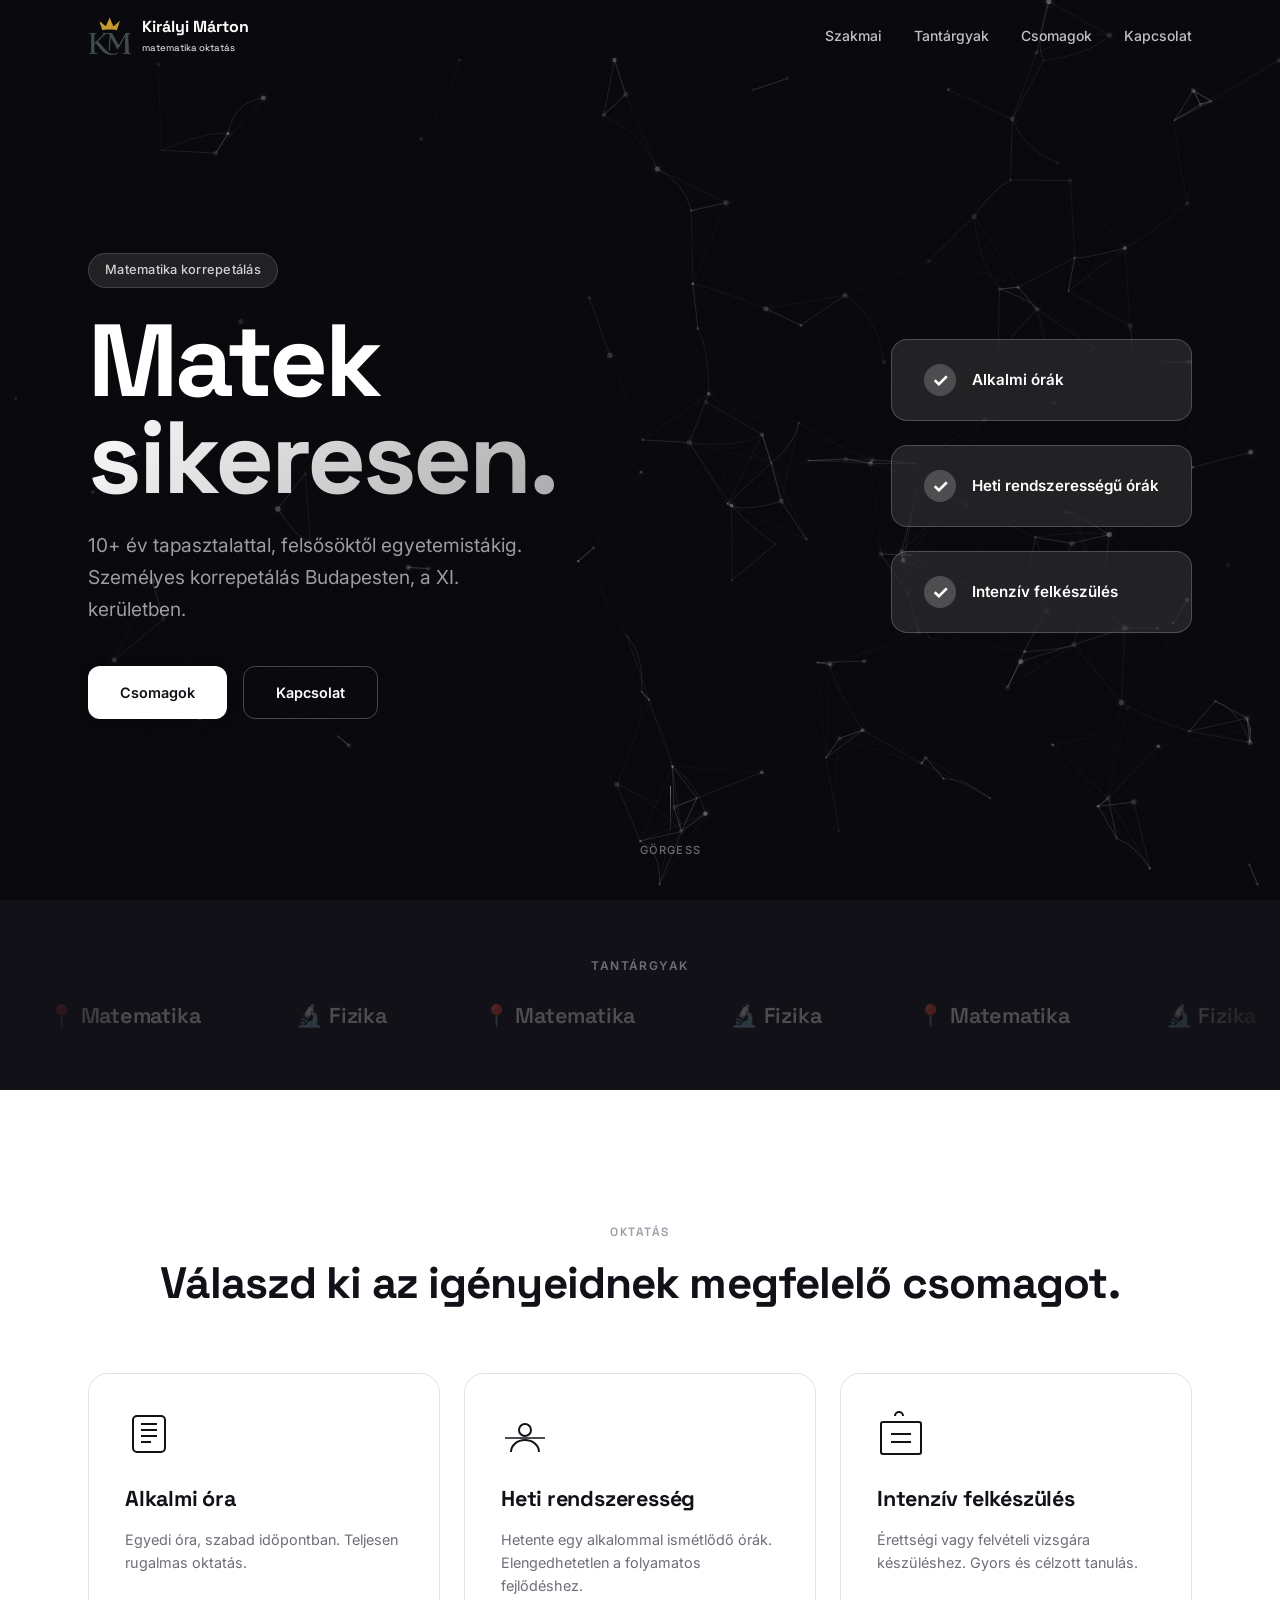
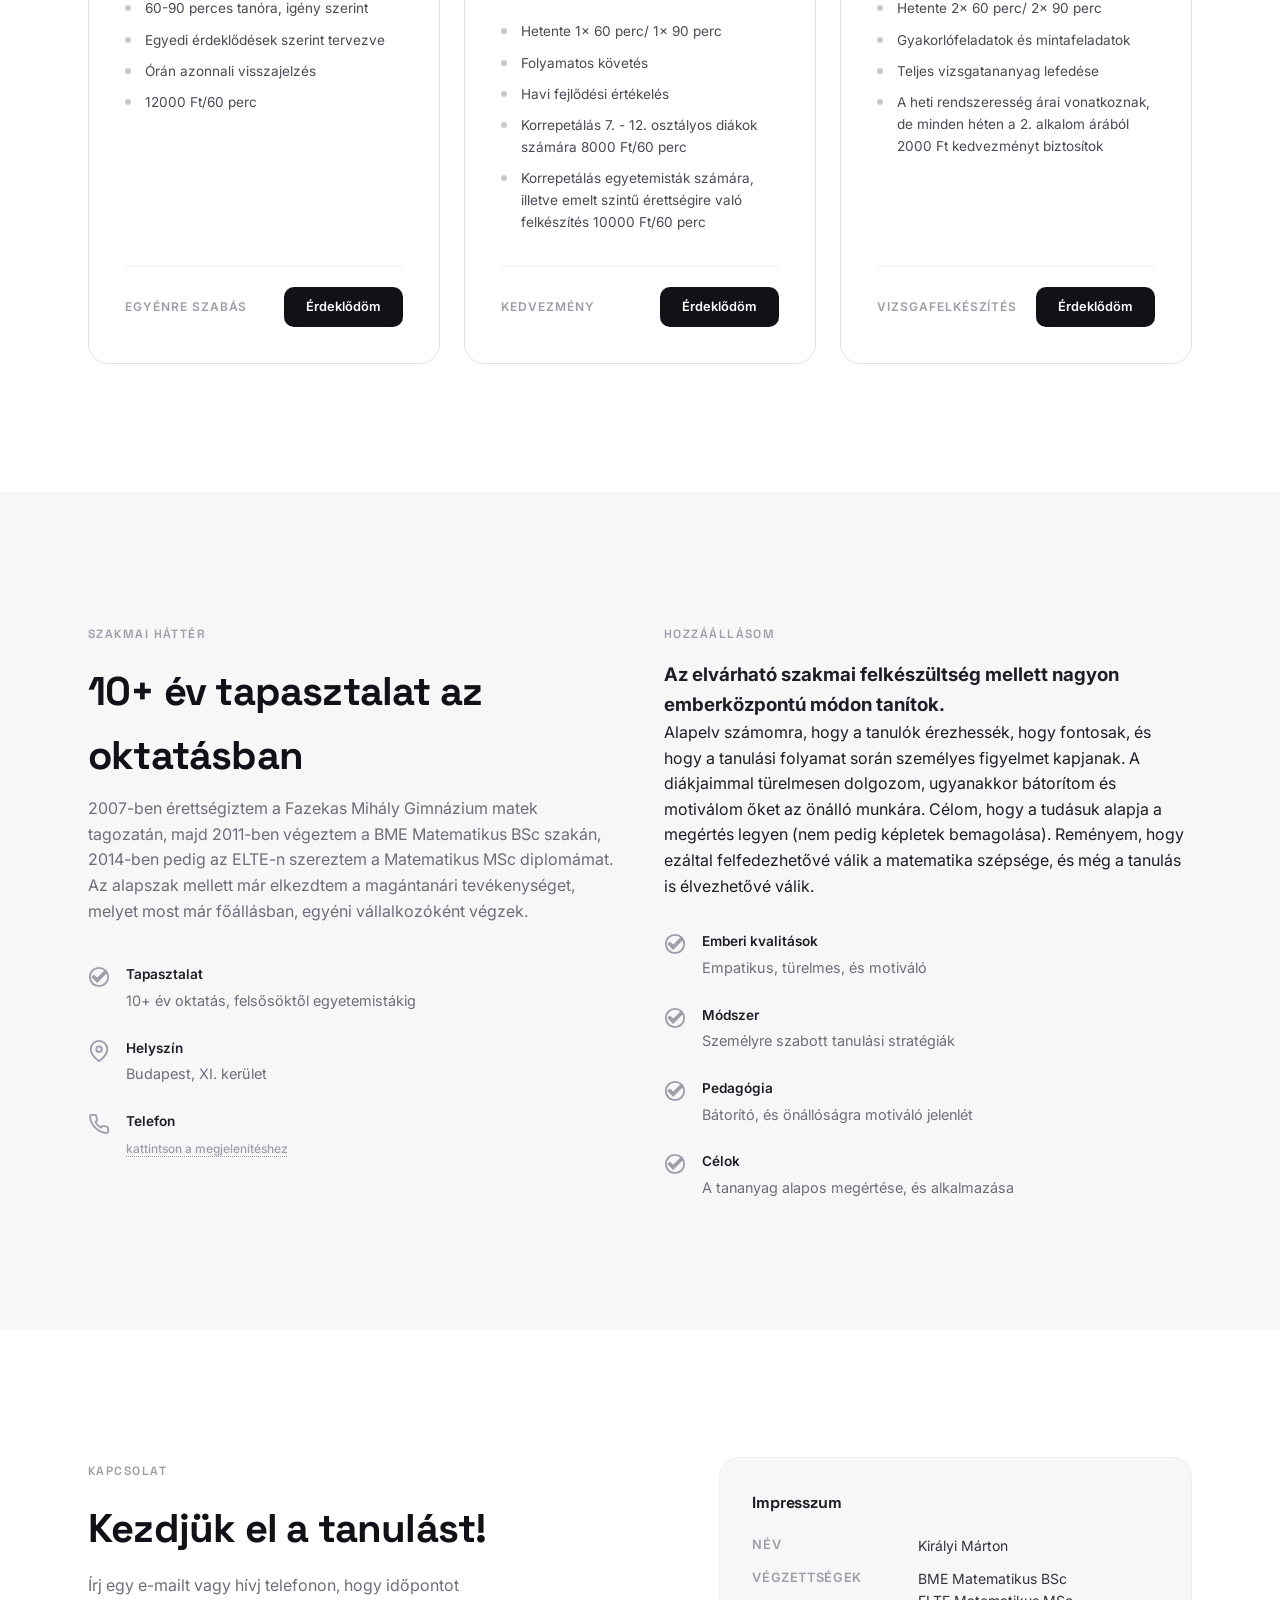
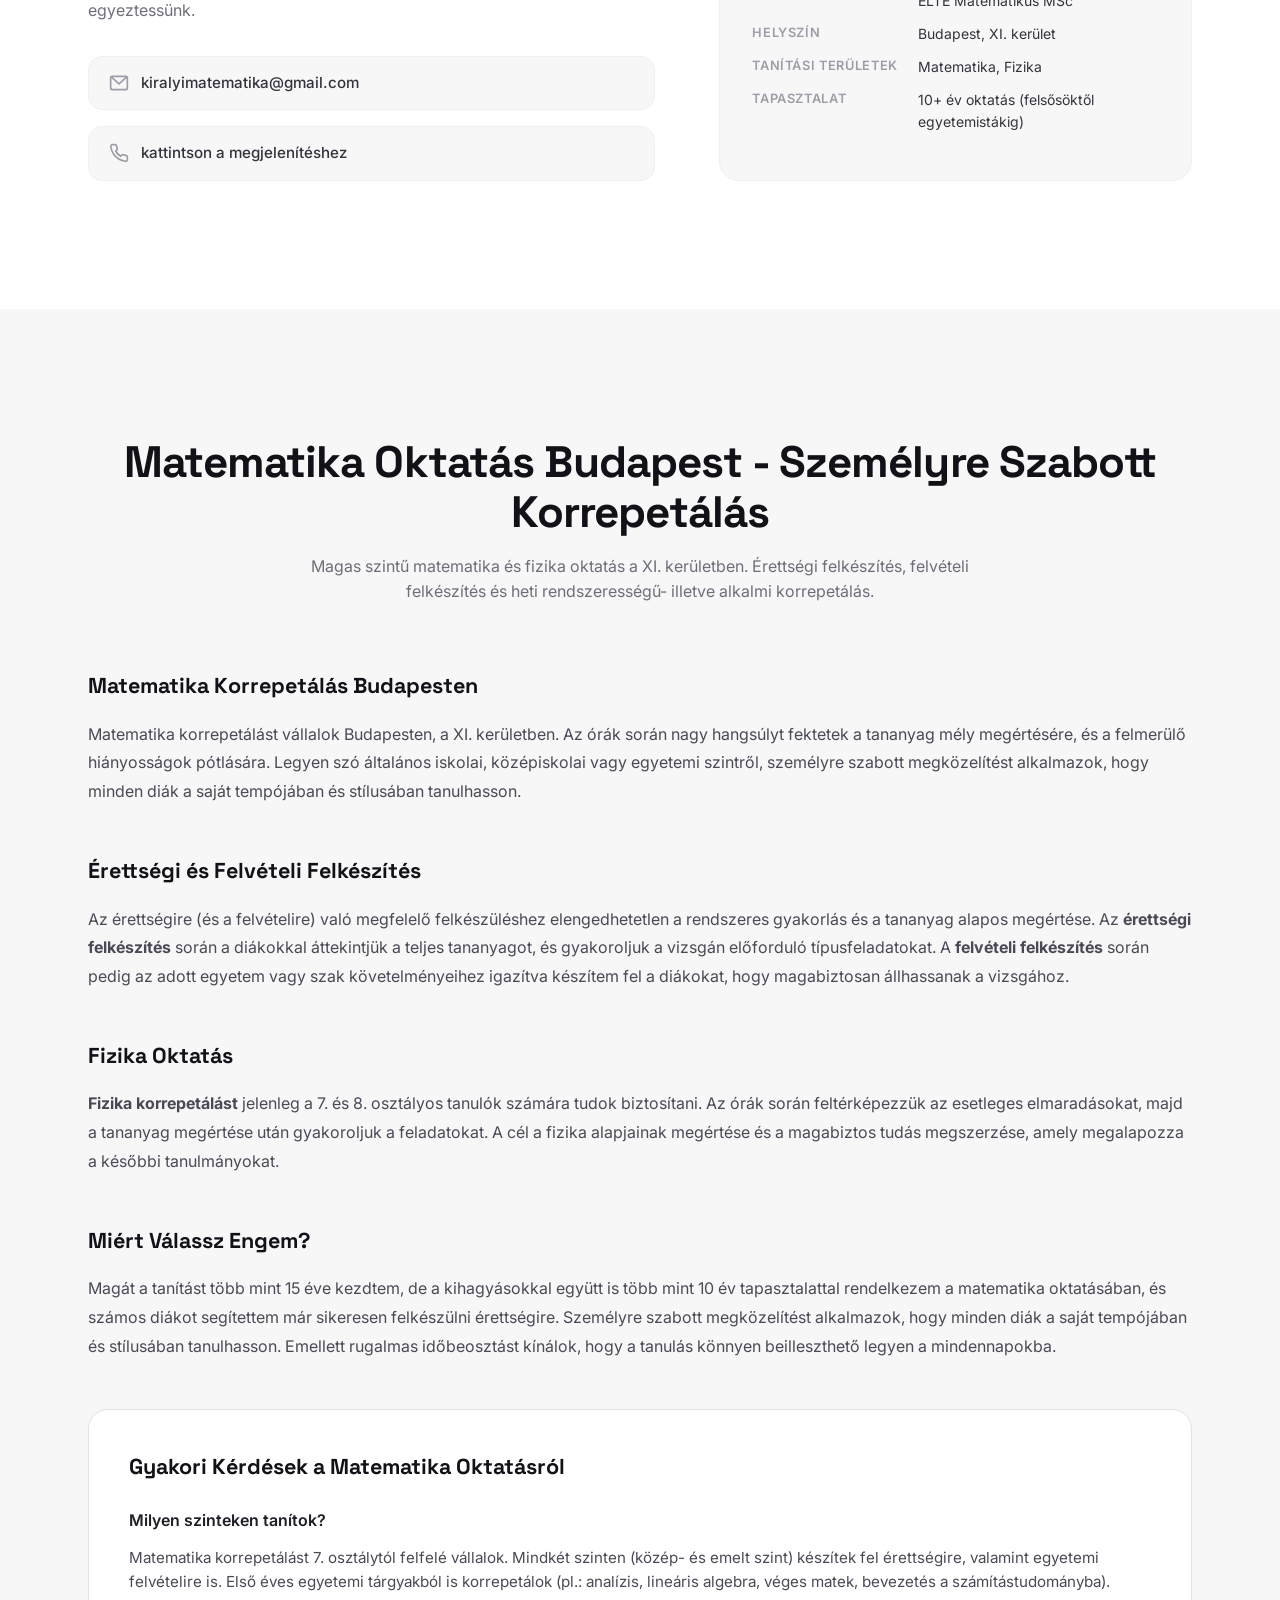
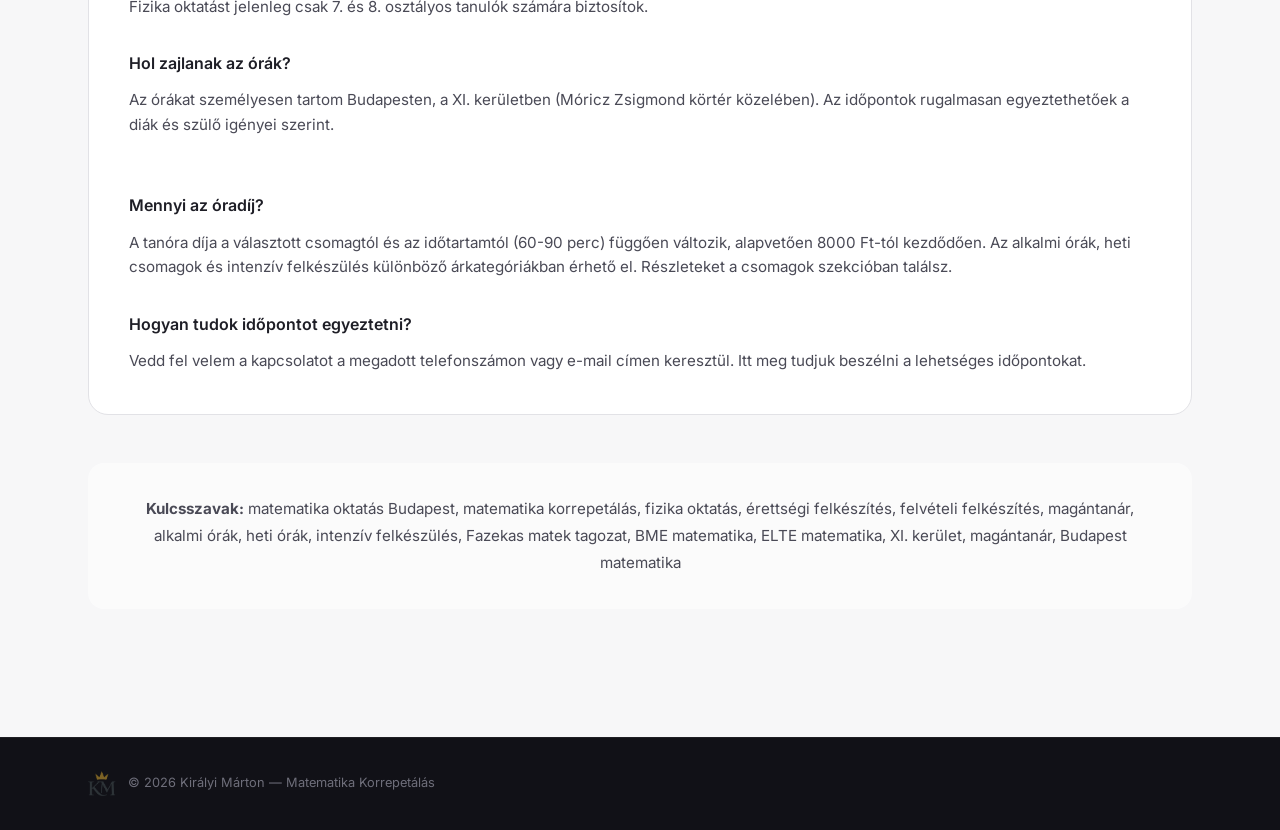
==== commit bd99dbdc: "canonical" ====
--- a/index.html
+++ b/index.html
@@ -19,7 +19,7 @@
   <meta name="twitter:card" content="summary_large_image">
   <meta name="twitter:title" content="Matematika Oktatás Budapest - Királyi Márton">
   <meta name="twitter:description" content="Magántanári korrepetálás. Matematika, fizika oktatás Budapest XI. kerületben.">
-  <link rel="canonical" href="http://localhost:8000/">
+  <link rel="canonical" href="https://kiralyimatematika.hu/" />
   <link rel="icon" type="image/png" href="kmatek.png">
   <link rel="stylesheet" href="style.css">
   <link rel="preconnect" href="https://fonts.googleapis.com">
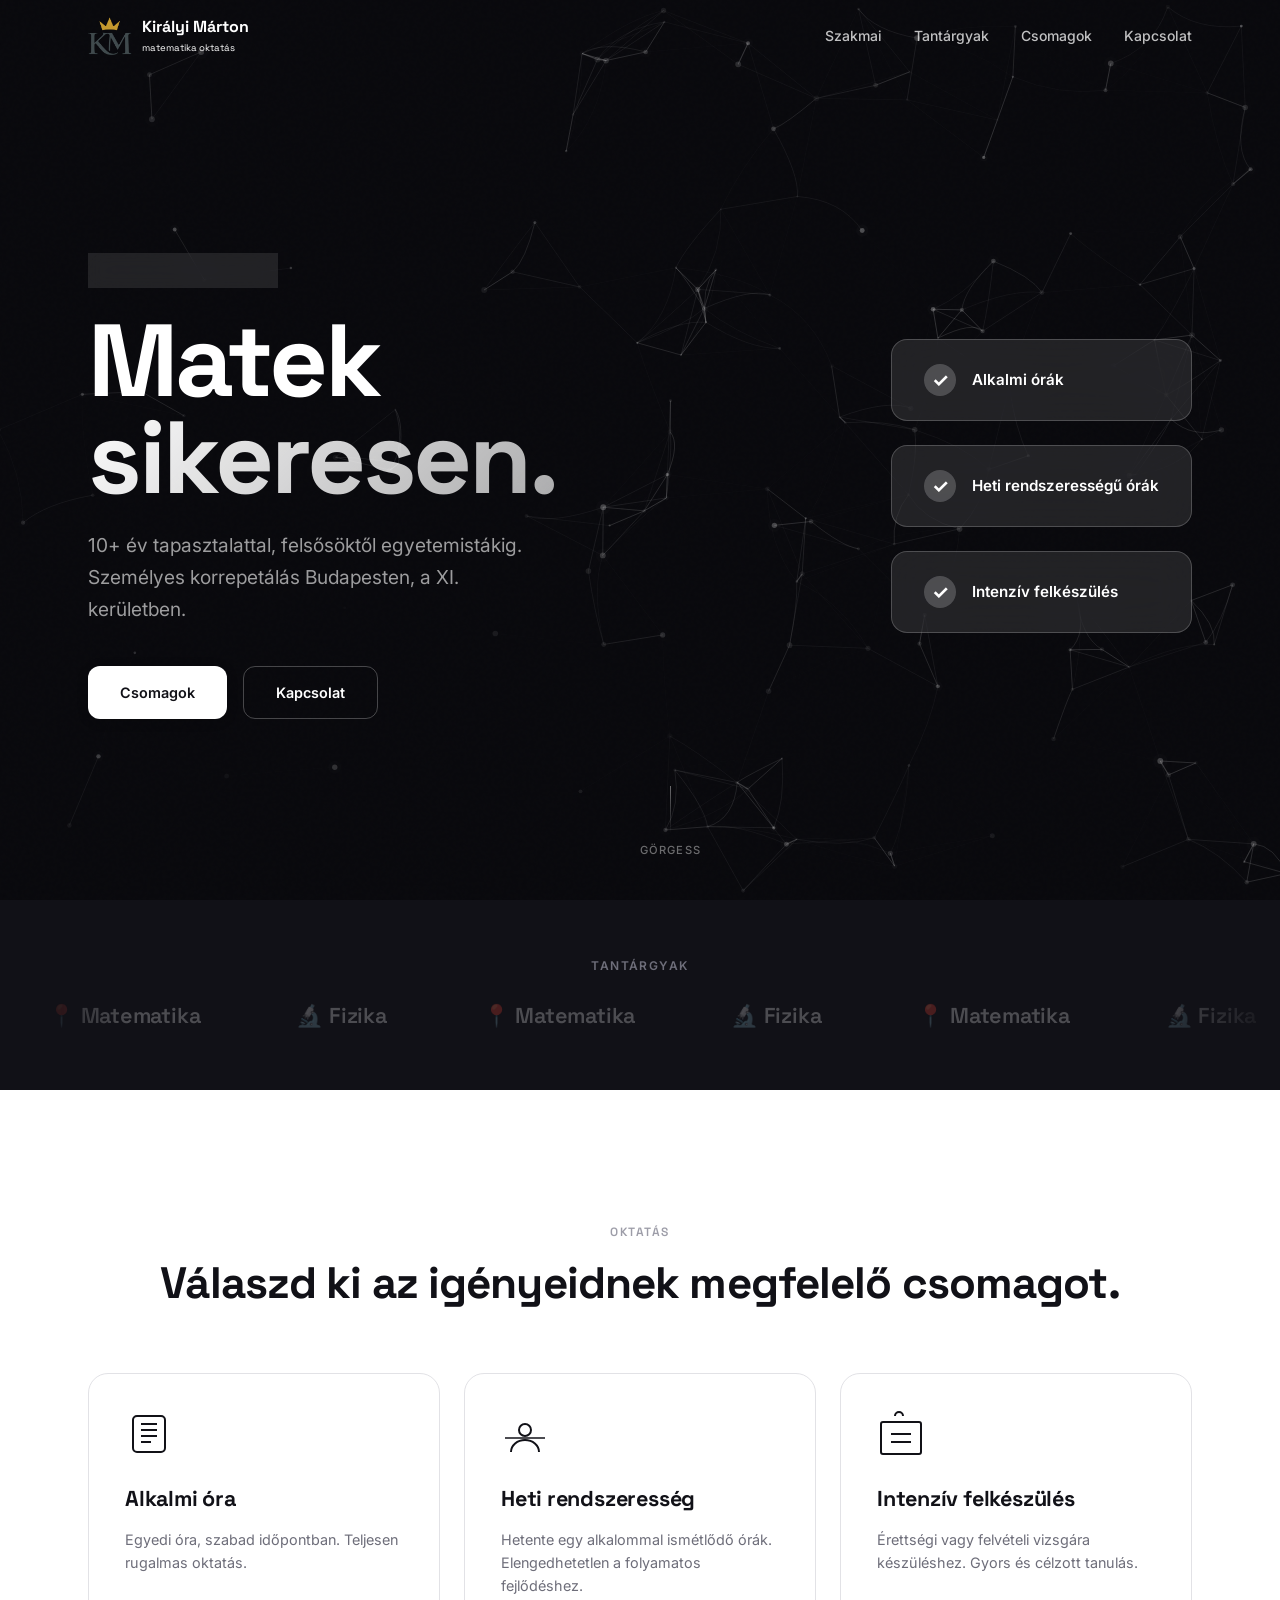
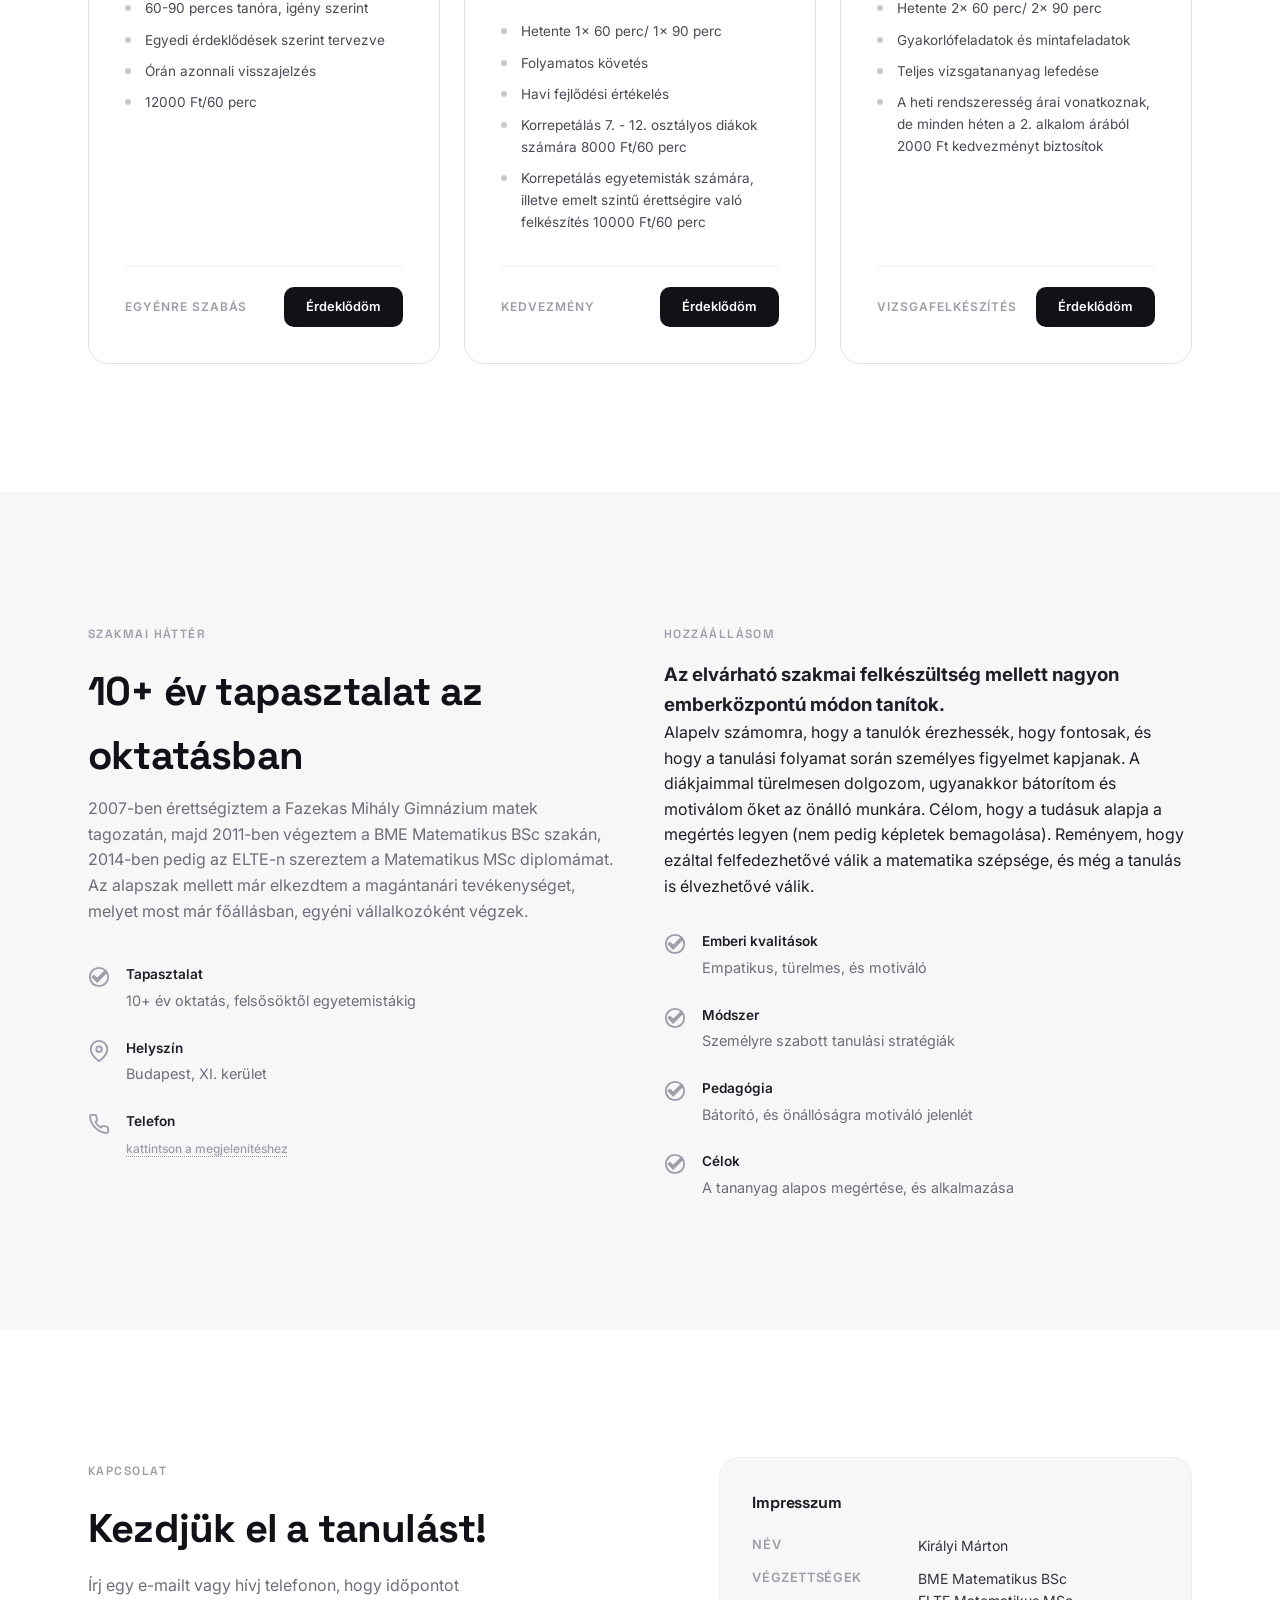
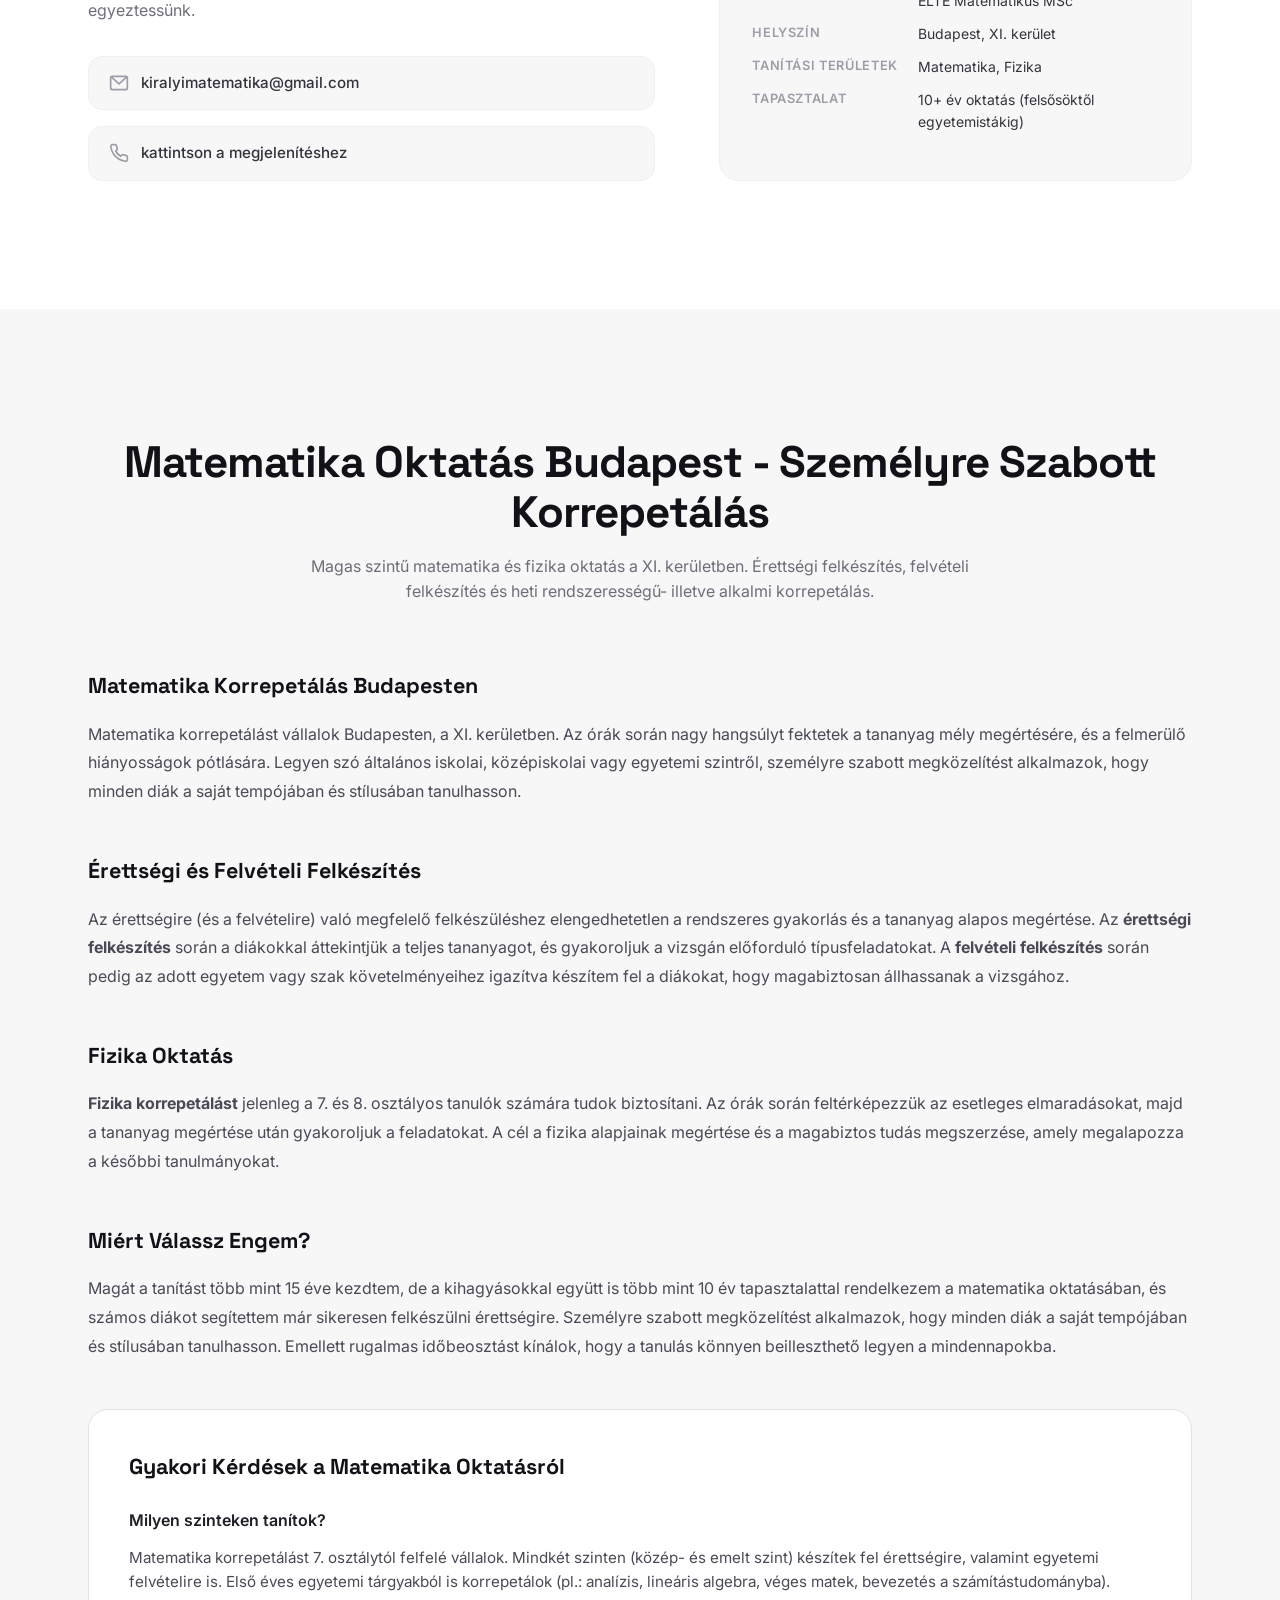
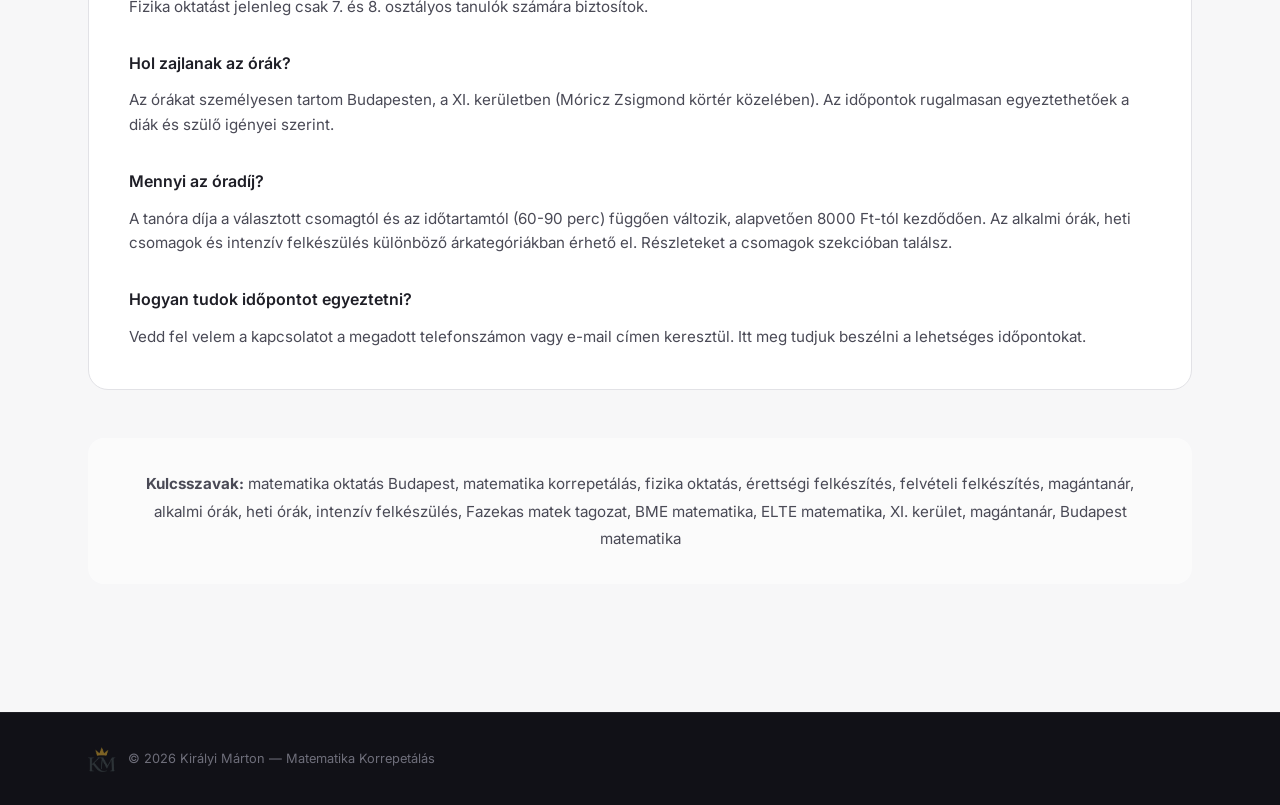
==== commit 3ae84501: "structure debugging" ====
--- a/index.html
+++ b/index.html
@@ -7,9 +7,9 @@
   <meta name="author" content="Királyi Márton">
   <meta name="copyright" content="© 2026 Királyi Márton">
   <meta name="robots" content="index, follow, max-image-preview:large, max-snippet:-1, max-video-preview:-1">
-  <meta name="keywords" content="matematika oktatás Budapest, matematika korrepetálás, fizika oktatás, érettségi felkészülés, felvételi felkészülés, magántanár, ELTE matematika, XI. kerület, privát órák, heti órák, intenzív tanulás">
+  <meta name="keywords" content="matematika oktatás Budapest, matematika korrepetálás, fizika oktatás, érettségi felkészülés, felvételi felkészülés, magántanár, ELTE matematikus, XI. kerület, privát órák, heti órák, intenzív tanulás">
   <title>Matematika Oktatás Budapest | Királyi Márton Korrepetálás</title>
-  <meta name="description" content="Egyéni matematika és fizika oktatás Budapesten (XI. kerület). 10+ év tapasztalat. Érettségi és felvételi felkészülés. ELTE matematika szak végzett. Alkalmi órák és heti rendszeres oktatás.">
+  <meta name="description" content="Egyéni matematika és fizika oktatás Budapesten (XI. kerület). 10+ év tapasztalat. Érettségi és felvételi felkészülés. ELTE matematikus szak. Alkalmi órák és heti rendszeres oktatás.">
   <meta property="og:title" content="Matematika Oktatás Budapest - Királyi Márton Korrepetálás">
   <meta property="og:description" content="10+ év tapasztalattal rendelkező magántanár. Matematika, fizika oktatás. Érettségi felkészülés. Budapest XI. kerület.">
   <meta property="og:image" content="kmatek.png">
@@ -398,7 +398,7 @@
         </p>
       </div>
 
-      <div style="display: grid; grid-template-rows: 1fr 1fr; gap: 3rem; margin-bottom: 3rem;">
+      <div style="display: flex; flex-direction: column; gap: 3rem; margin-bottom: 3rem;">
         <div>
           <h3 style="font-family: var(--font-display); font-size: 1.35rem; font-weight: 700; color: var(--gray-900); margin-bottom: 1rem;">
             Matematika Korrepetálás Budapesten
@@ -419,9 +419,6 @@
             A <strong>felvételi felkészítés</strong> során pedig az adott egyetem vagy szak követelményeihez igazítva készítem fel a diákokat, hogy magabiztosan állhassanak a vizsgához. 
           </p>
         </div>
-      </div>
-
-      <div style="display: grid; grid-template-rows: 1fr 1fr; gap: 3rem; margin-bottom: 3rem;">
         <div>
           <h3 style="font-family: var(--font-display); font-size: 1.35rem; font-weight: 700; color: var(--gray-900); margin-bottom: 1rem;">
             Fizika Oktatás
@@ -446,7 +443,7 @@
         <h3 style="font-family: var(--font-display); font-size: 1.35rem; font-weight: 700; color: var(--gray-900); margin-bottom: 1.5rem;">
           Gyakori Kérdések a Matematika Oktatásról
         </h3>
-        <div style="display: grid; grid-template-rows: 1fr 1fr; gap: 2rem;">
+        <div style="display: flex; flex-direction: column; gap: 2rem;">
           <div>
             <h4 style="font-weight: 600; color: var(--gray-800); margin-bottom: 0.75rem;">
               Milyen szinteken tanítok?
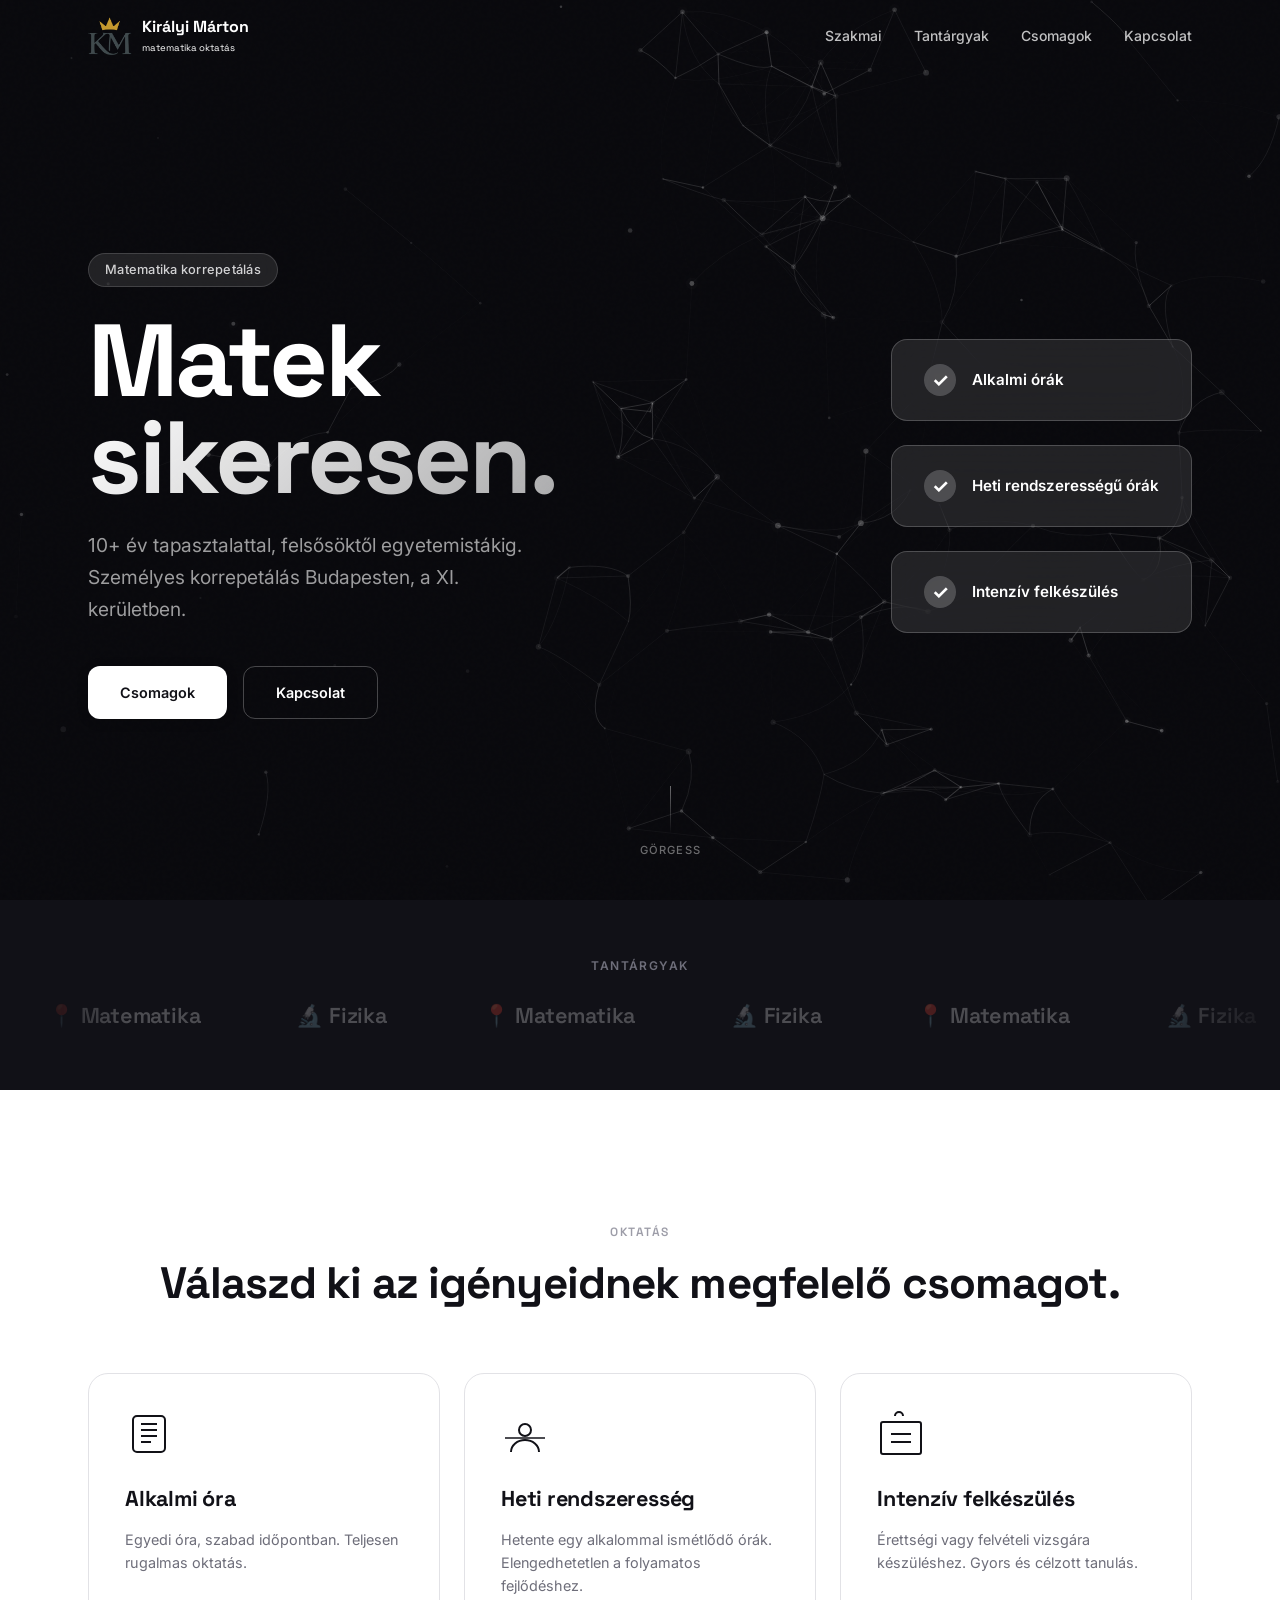
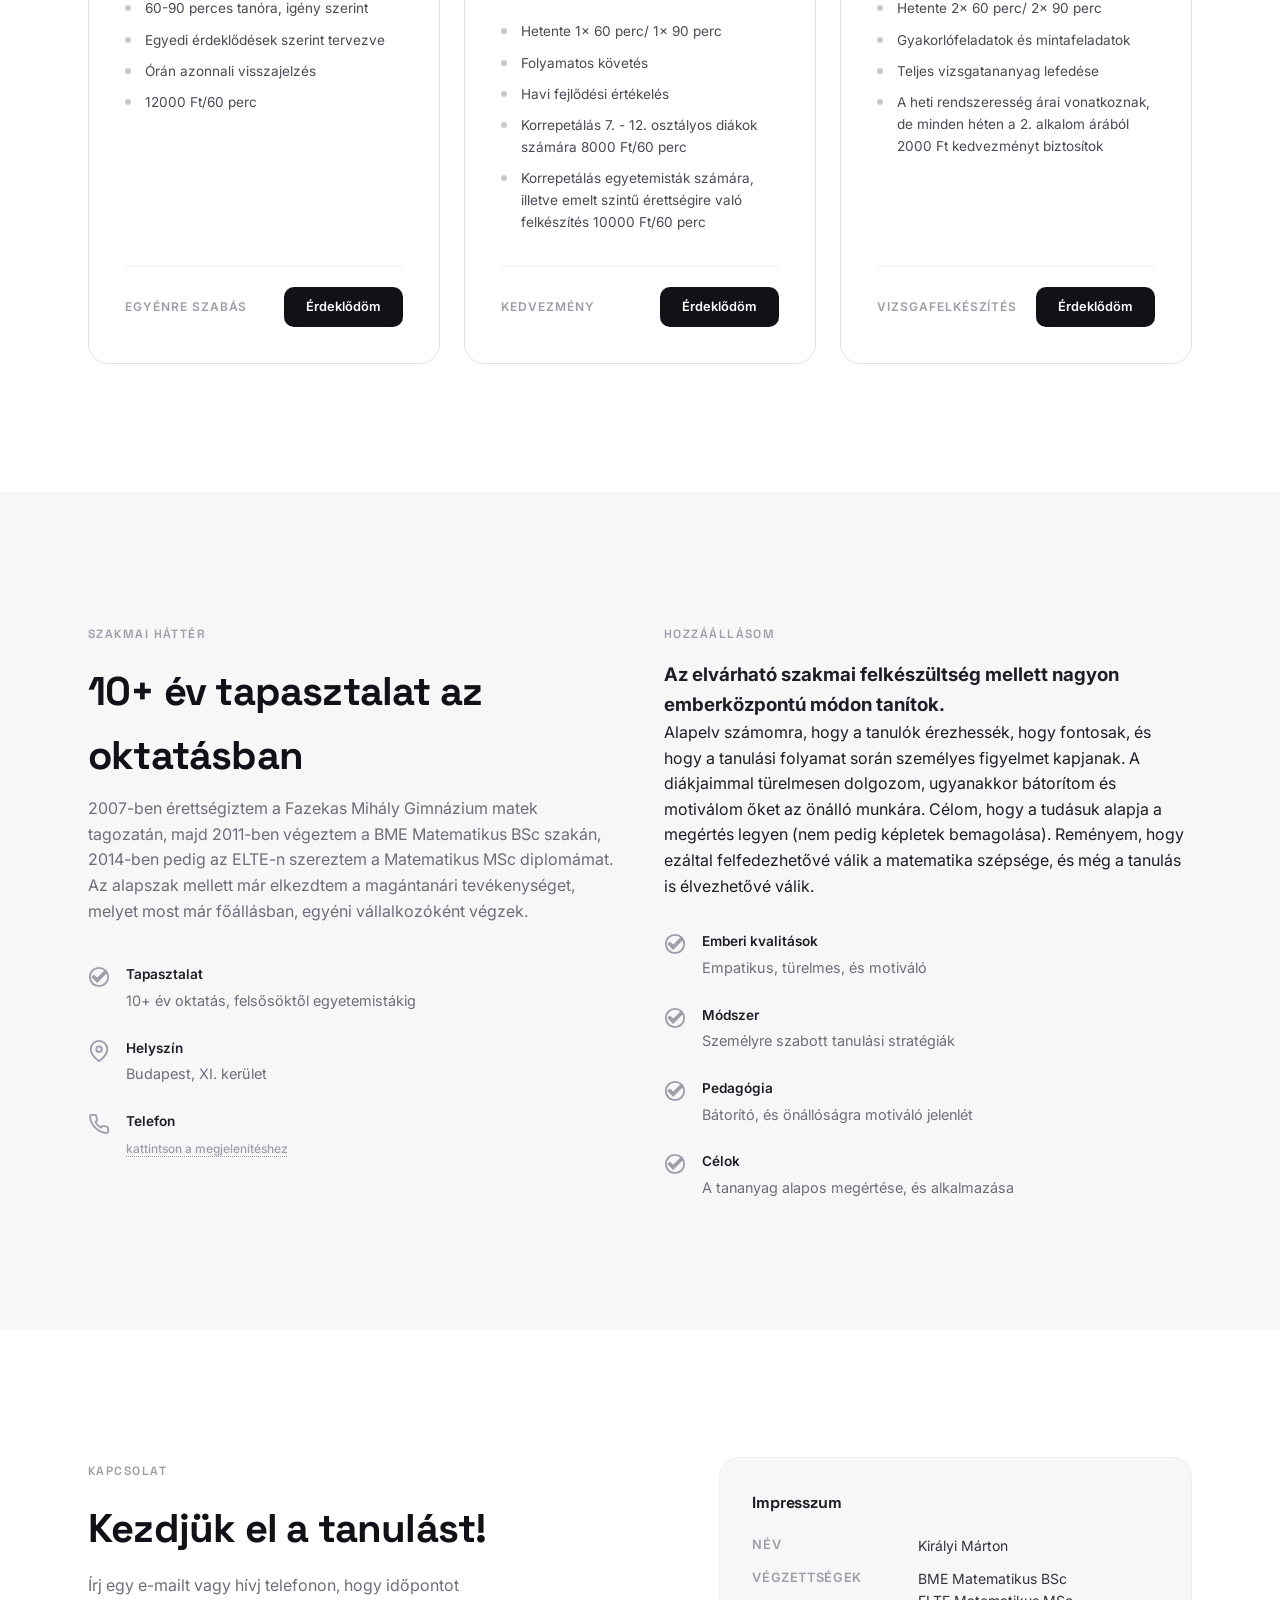
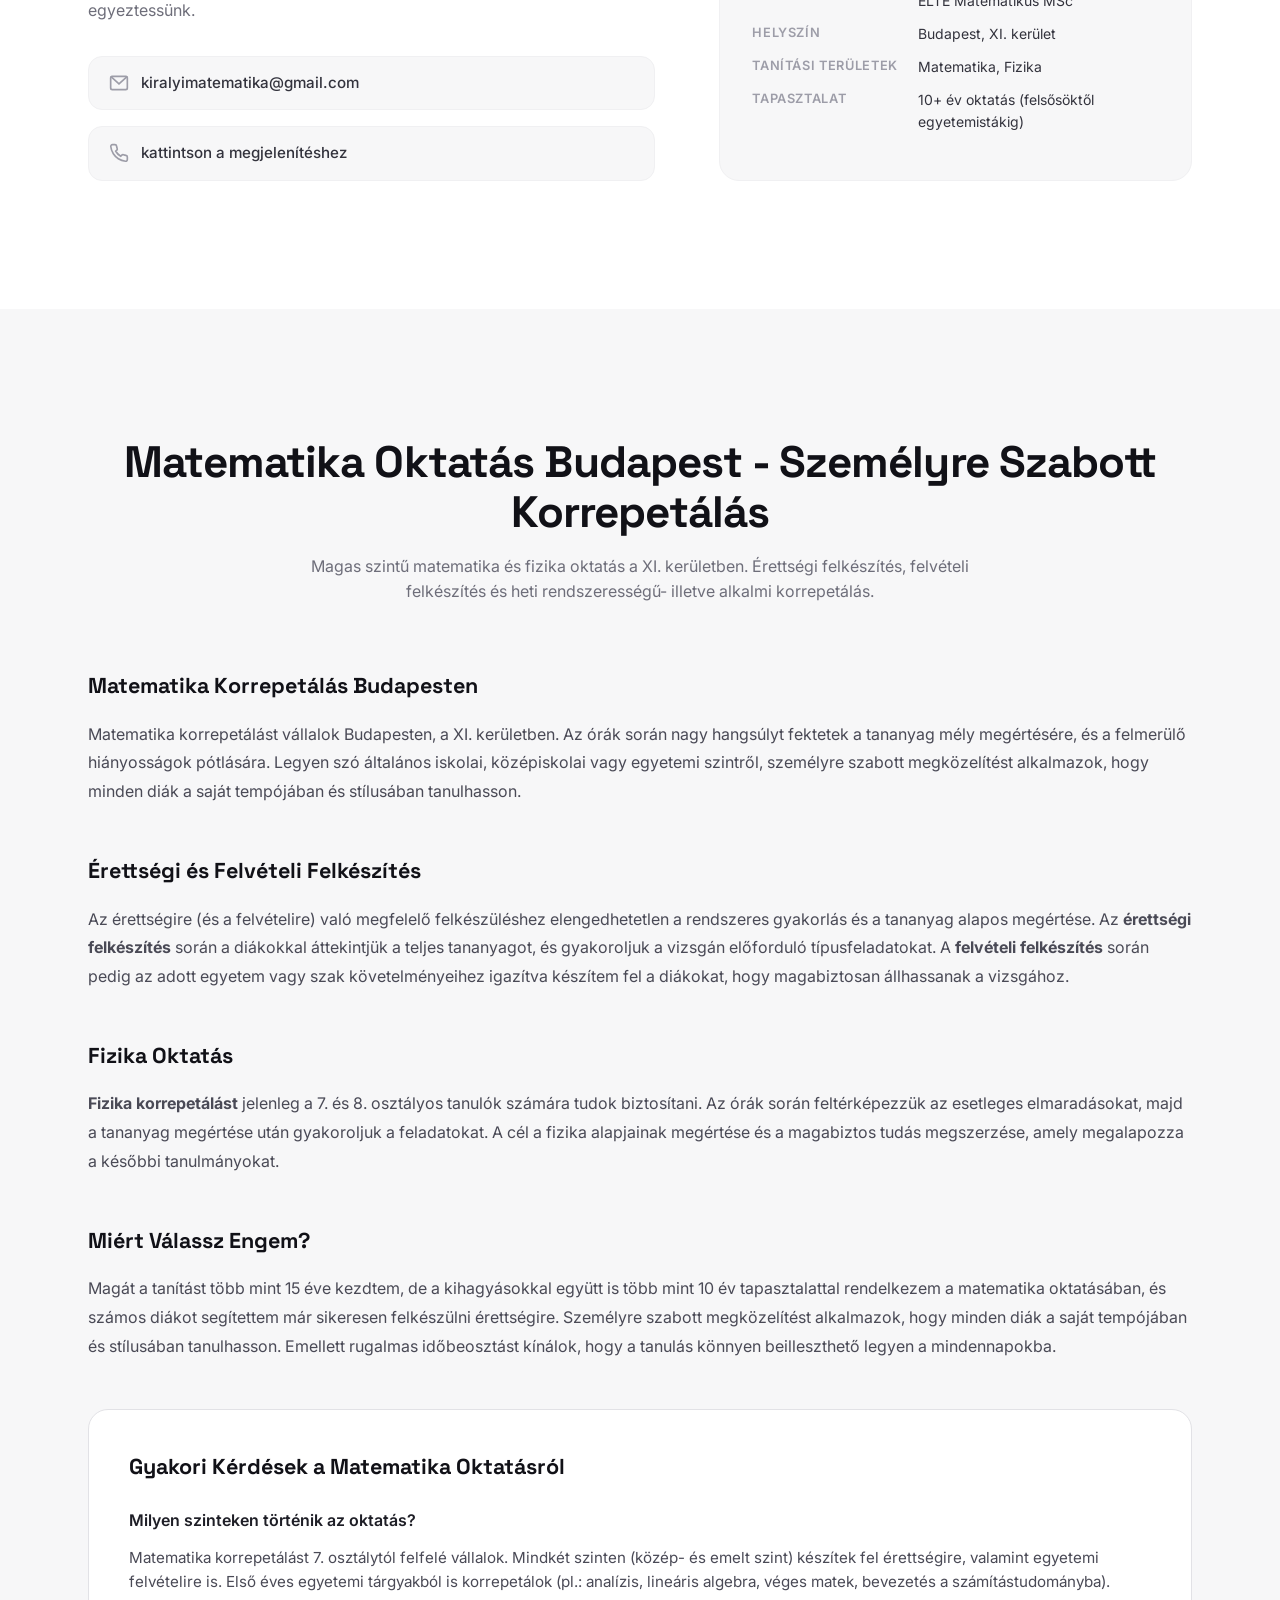
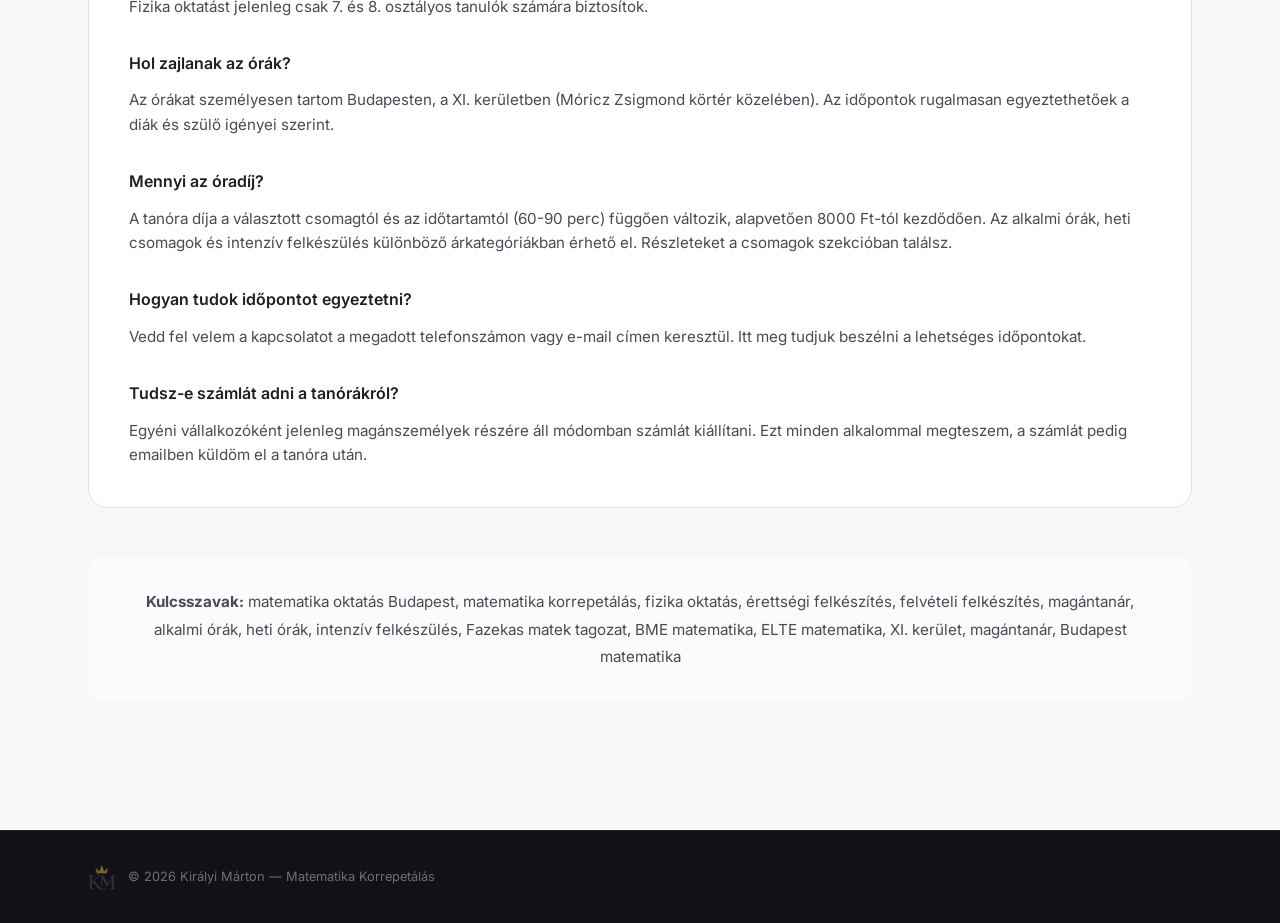
==== commit 9102af83: "add text" ====
--- a/index.html
+++ b/index.html
@@ -446,7 +446,7 @@
         <div style="display: flex; flex-direction: column; gap: 2rem;">
           <div>
             <h4 style="font-weight: 600; color: var(--gray-800); margin-bottom: 0.75rem;">
-              Milyen szinteken tanítok?
+              Milyen szinteken történik az oktatás?
             </h4>
             <p style="color: var(--gray-600); font-size: 0.95rem;">
               Matematika korrepetálást 7. osztálytól felfelé vállalok. Mindkét szinten (közép- és emelt szint) készítek fel érettségire, 
@@ -480,6 +480,14 @@
               Vedd fel velem a kapcsolatot a megadott telefonszámon vagy e-mail címen keresztül. Itt meg tudjuk beszélni a lehetséges időpontokat.
             </p>
           </div>
+          <div>
+            <h4 style="font-weight: 600; color: var(--gray-800); margin-bottom: 0.75rem;">
+              Tudsz-e számlát adni a tanórákról?
+            </h4>
+            <p style="color: var(--gray-600); font-size: 0.95rem;">
+              Egyéni vállalkozóként jelenleg magánszemélyek részére áll módomban számlát kiállítani. Ezt minden alkalommal megteszem, a számlát pedig emailben küldöm el a tanóra után.
+            </p>
+          </div>
         </div>
       </div>
 
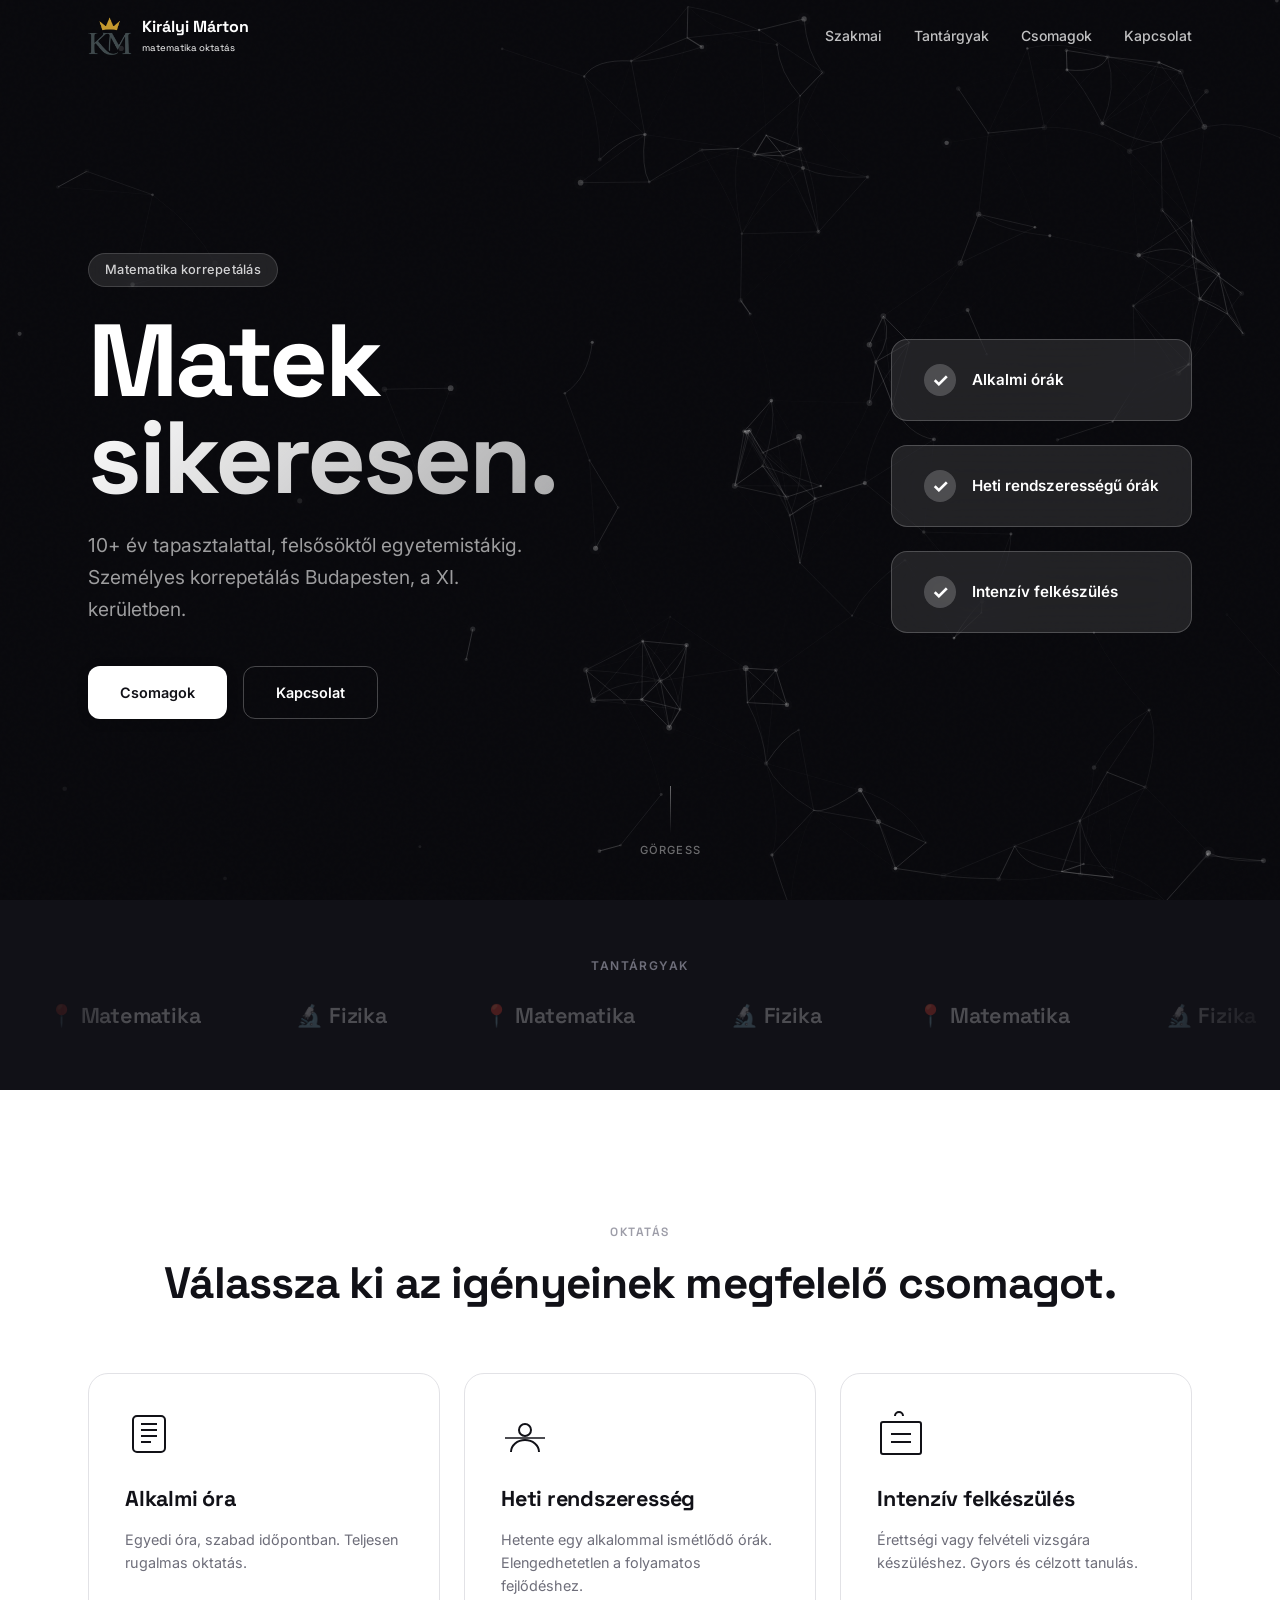
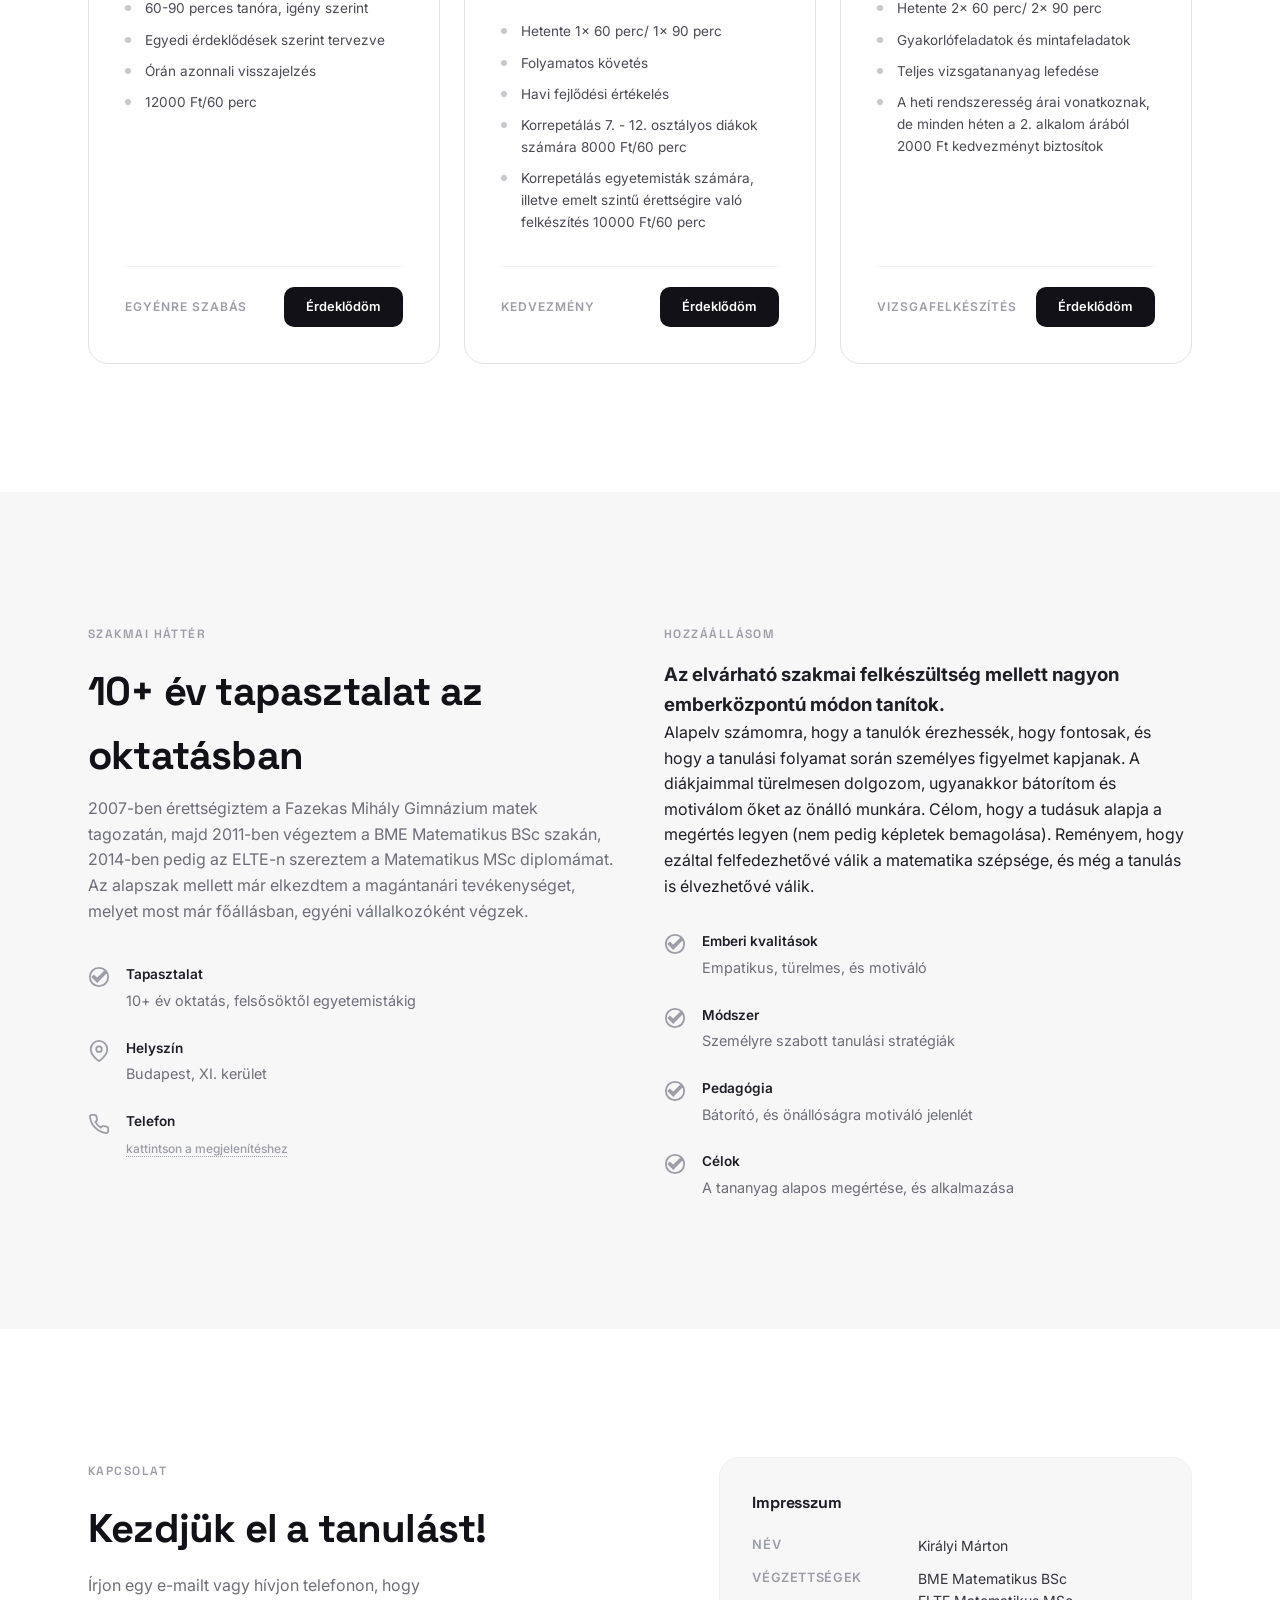
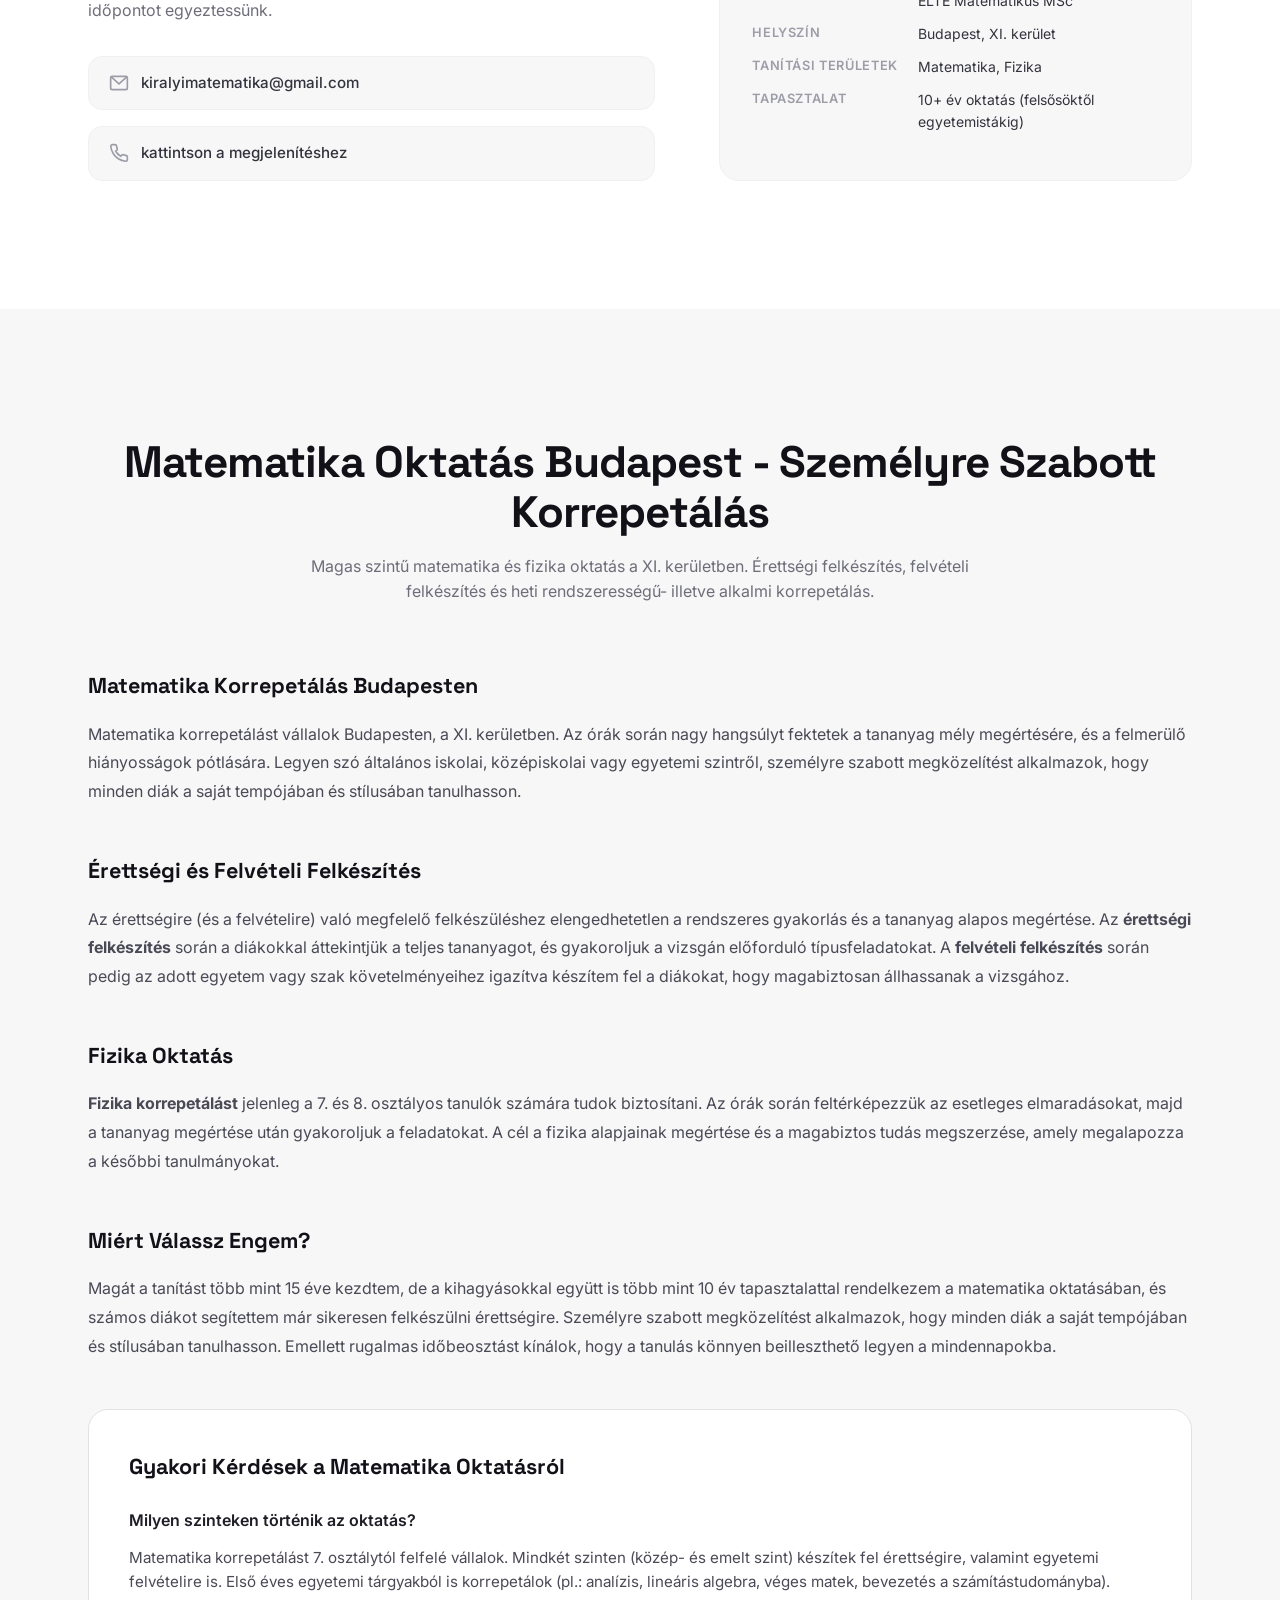
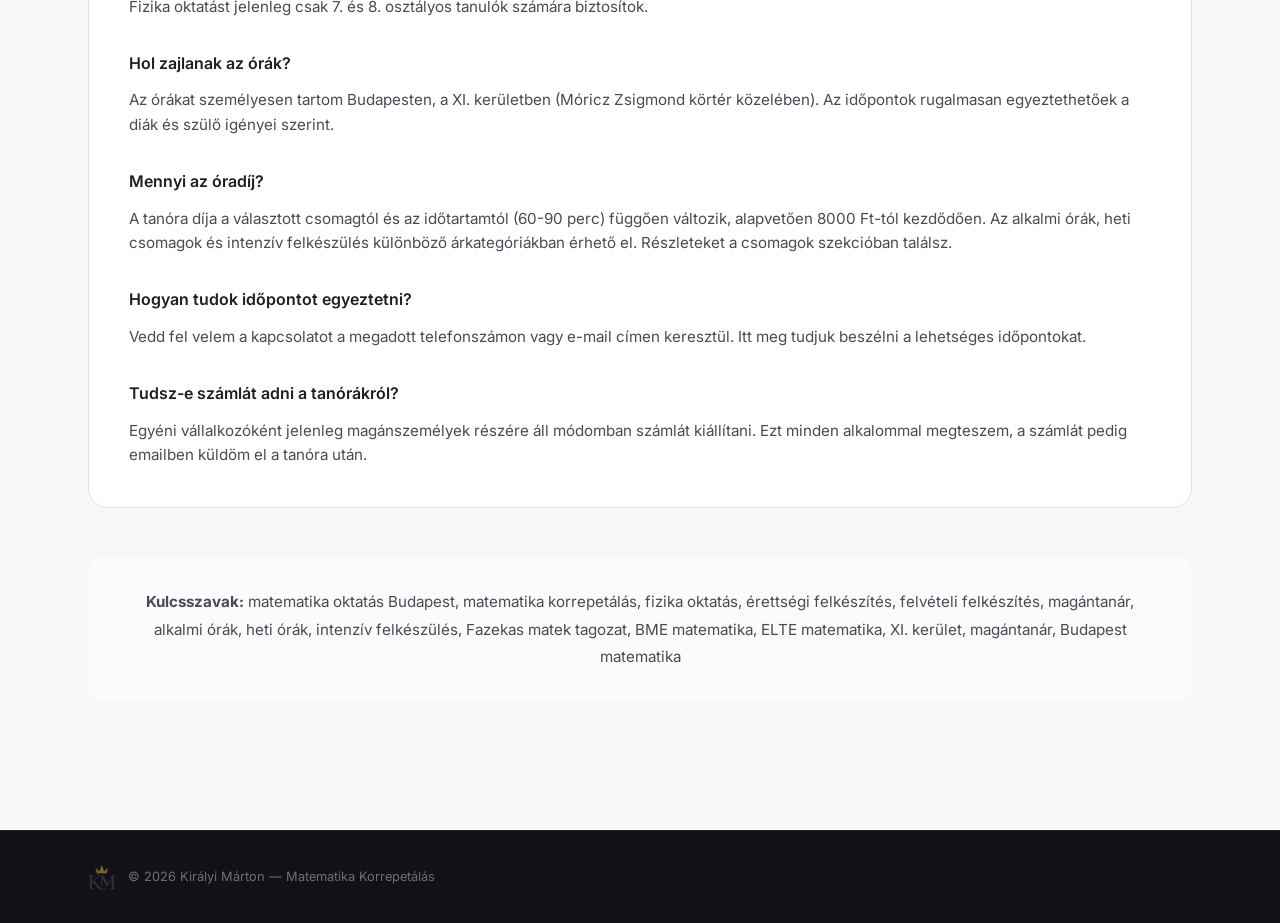
==== commit 4ec6bc24: "index.html frissítése" ====
--- a/index.html
+++ b/index.html
@@ -193,7 +193,7 @@
     <div class="container">
       <div class="section-header" data-anim="fade-up">
         <span class="section-tag">Oktatás</span>
-        <h2>Válaszd ki az igényeidnek megfelelő csomagot.</h2>
+        <h2>Válassza ki az igényeinek megfelelő csomagot.</h2>
       </div>
 
       <div class="rental-grid">
@@ -355,7 +355,7 @@
         <div class="contact-main" data-anim="fade-up">
           <span class="section-tag">Kapcsolat</span>
           <h2>Kezdjük el a tanulást!</h2>
-          <p>Írj egy e-mailt vagy hívj telefonon, hogy időpontot egyeztessünk.</p>
+          <p>Írjon egy e-mailt vagy hívjon telefonon, hogy időpontot egyeztessünk.</p>
           <div class="contact-links">
             <a href="mailto:kiralyimatematika@gmail.com" class="contact-link">
               <svg viewBox="0 0 24 24" fill="none" stroke="currentColor" stroke-width="2"><rect x="2" y="4" width="20" height="16" rx="2"/><path d="M22 4L12 13 2 4"/></svg>
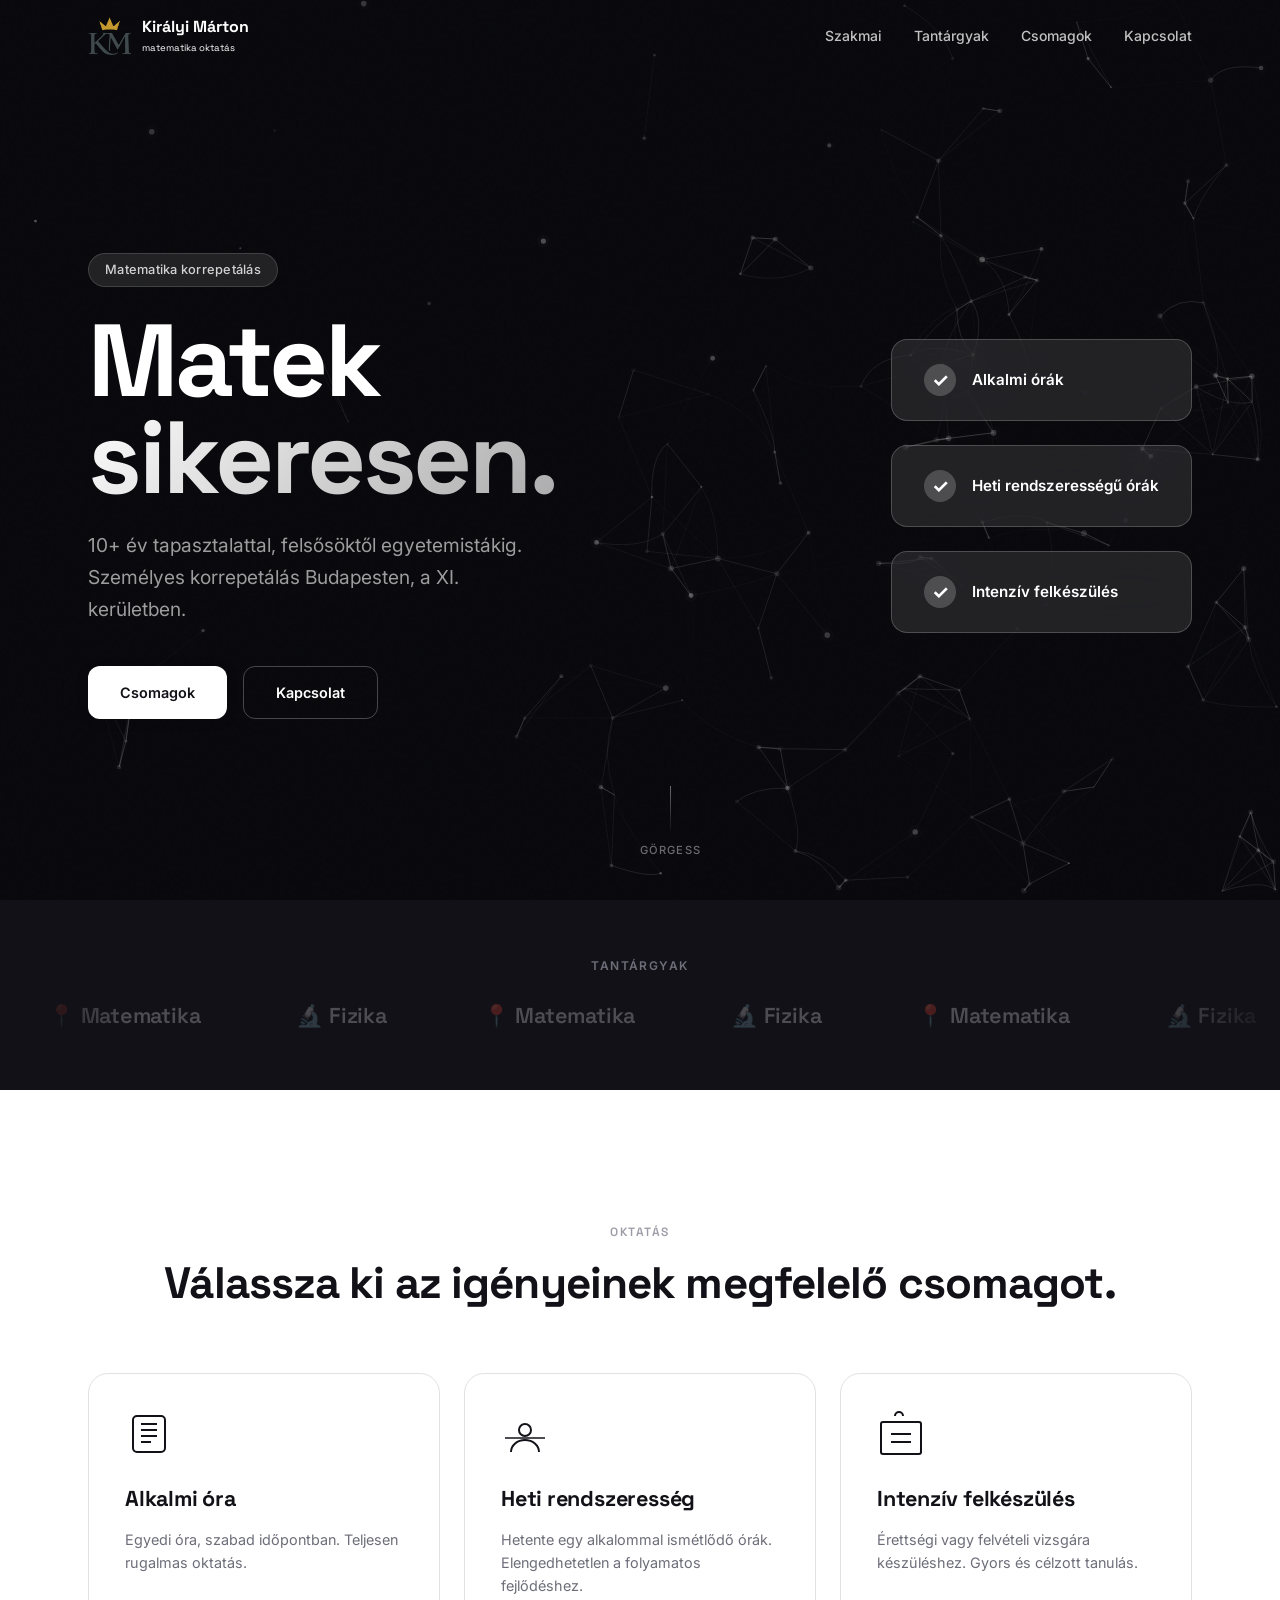
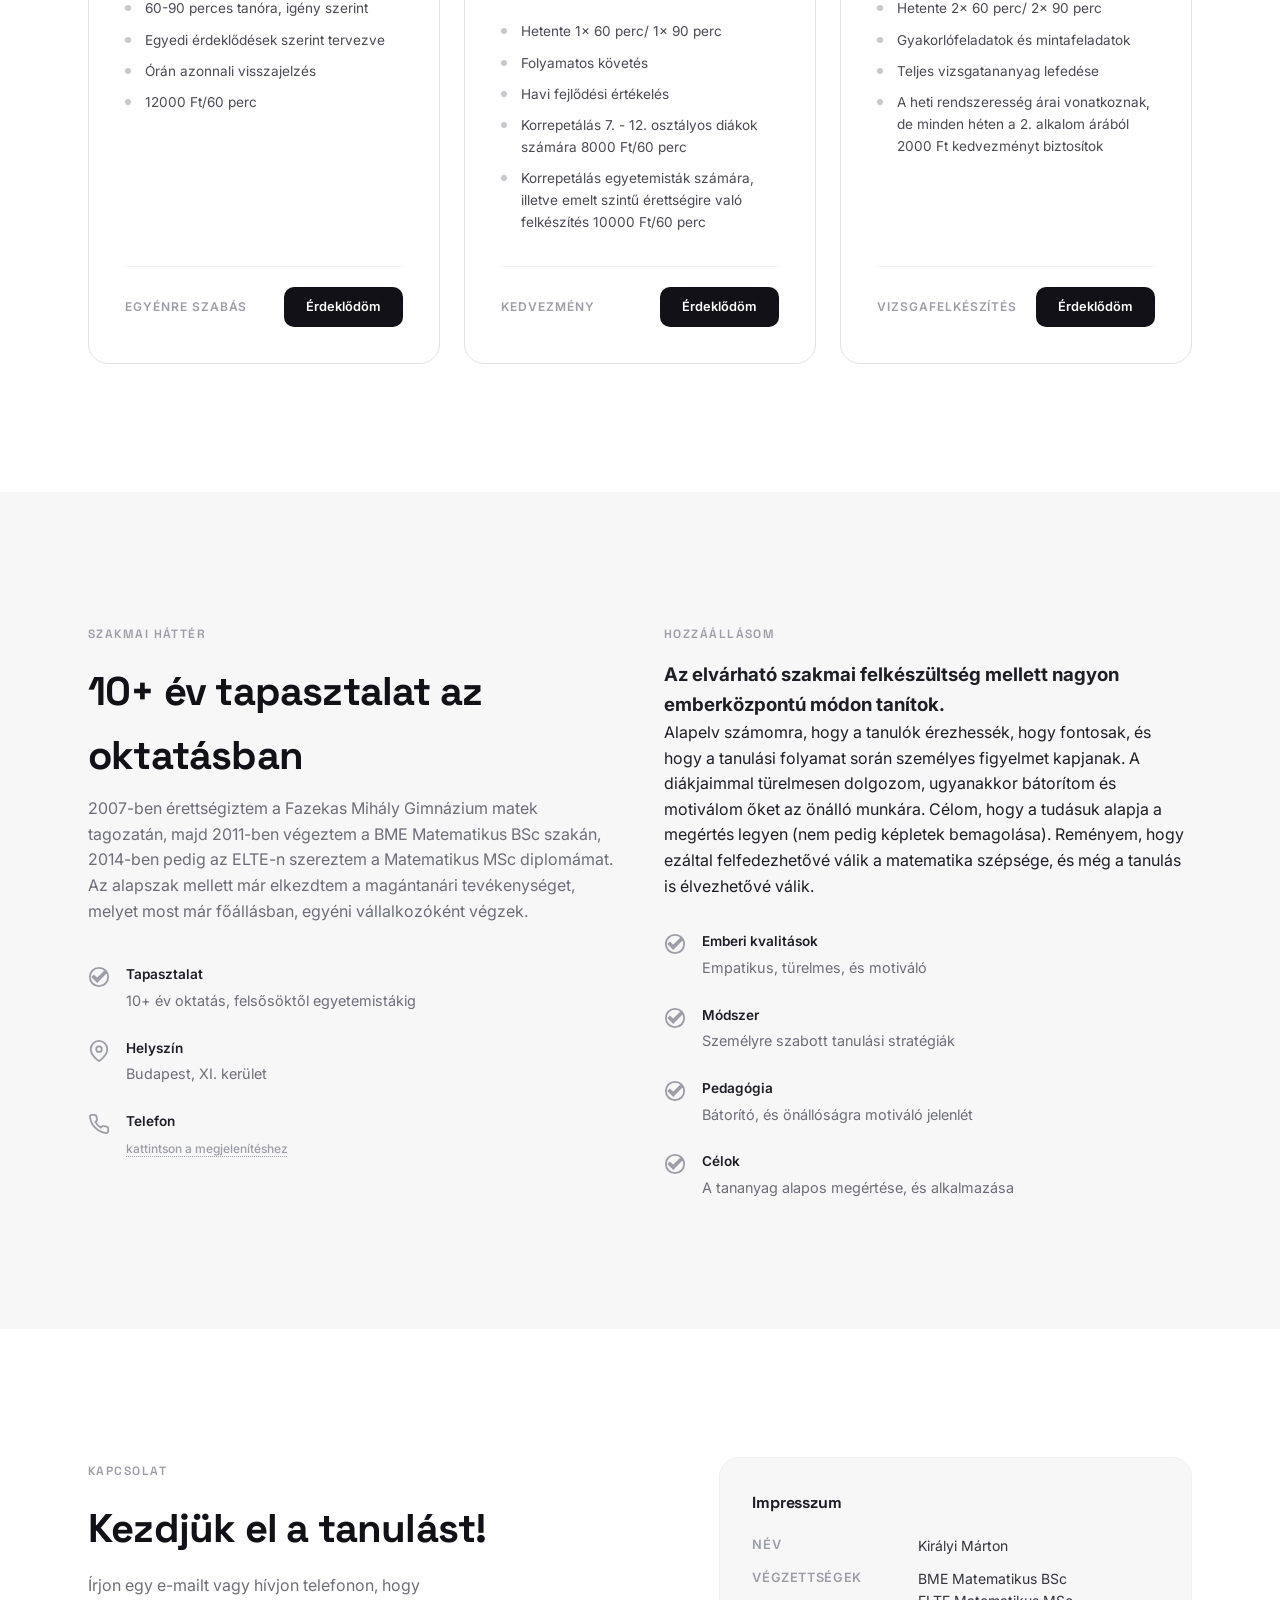
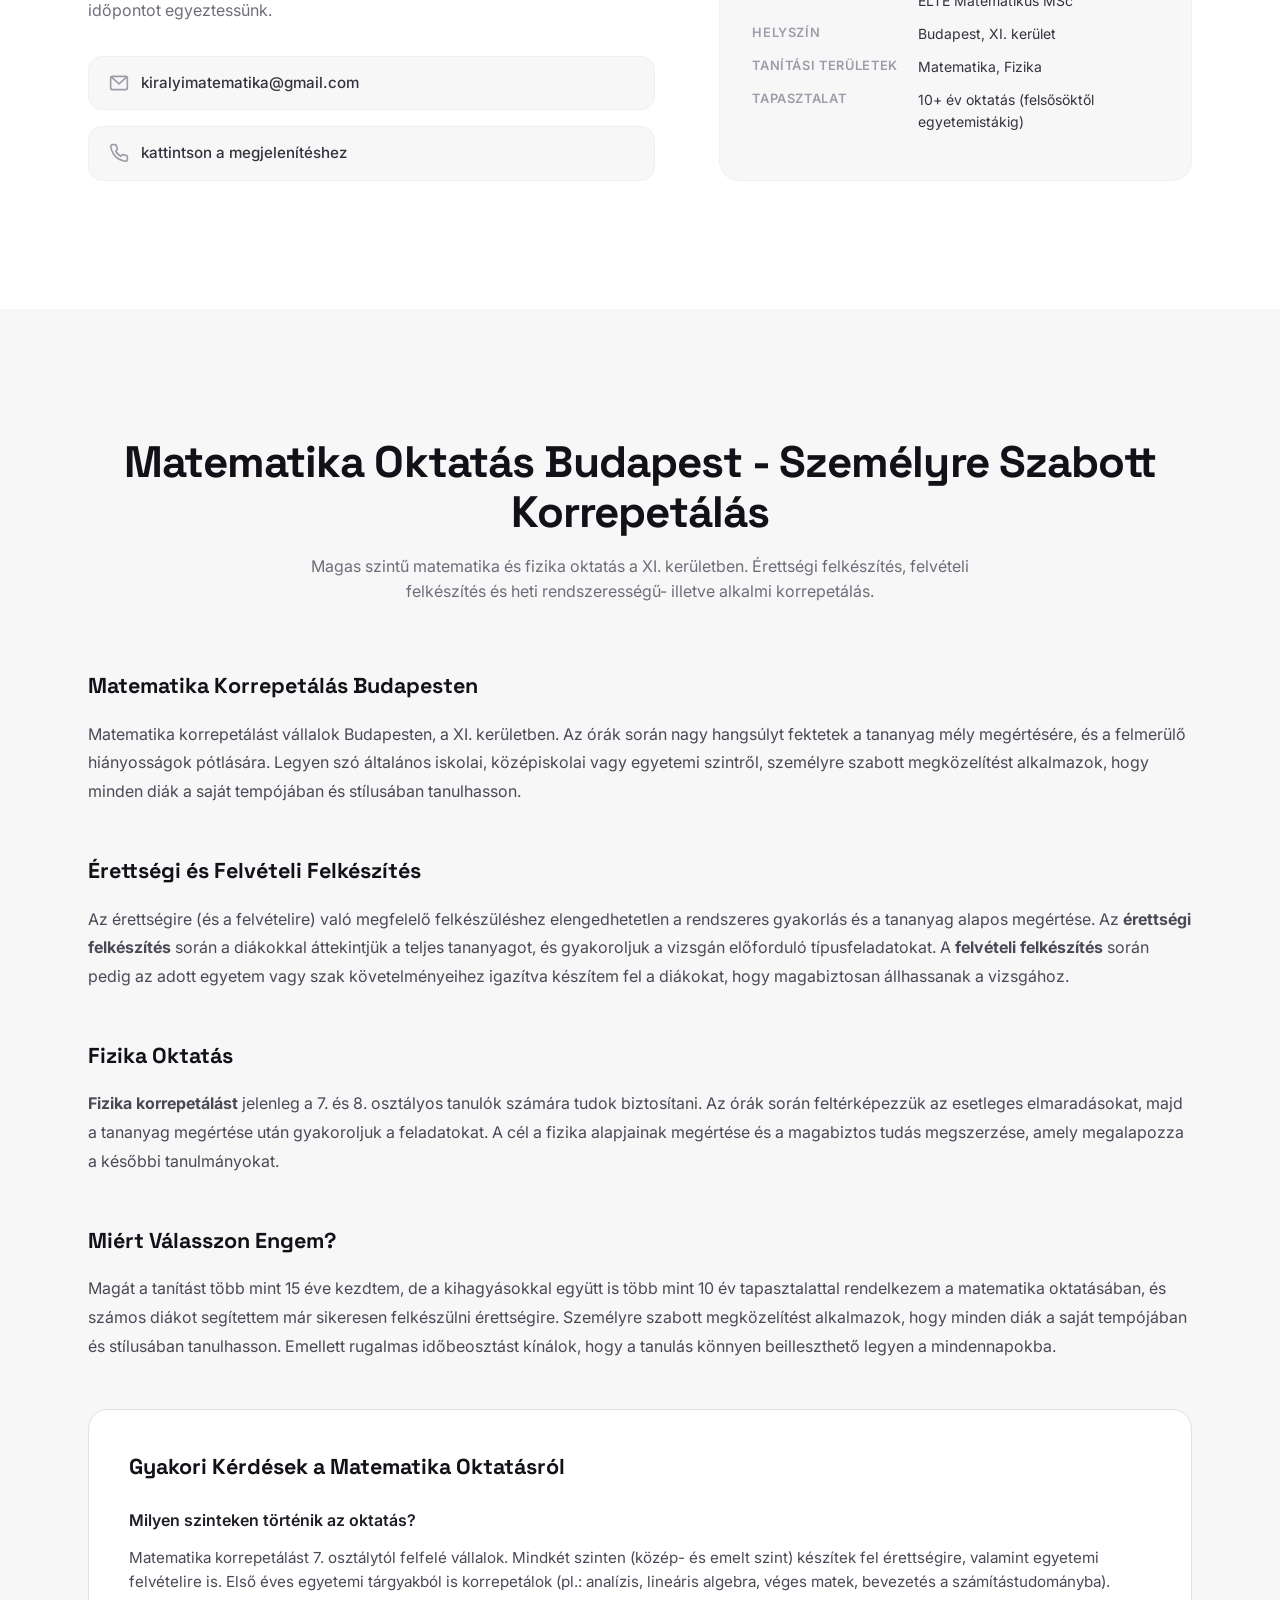
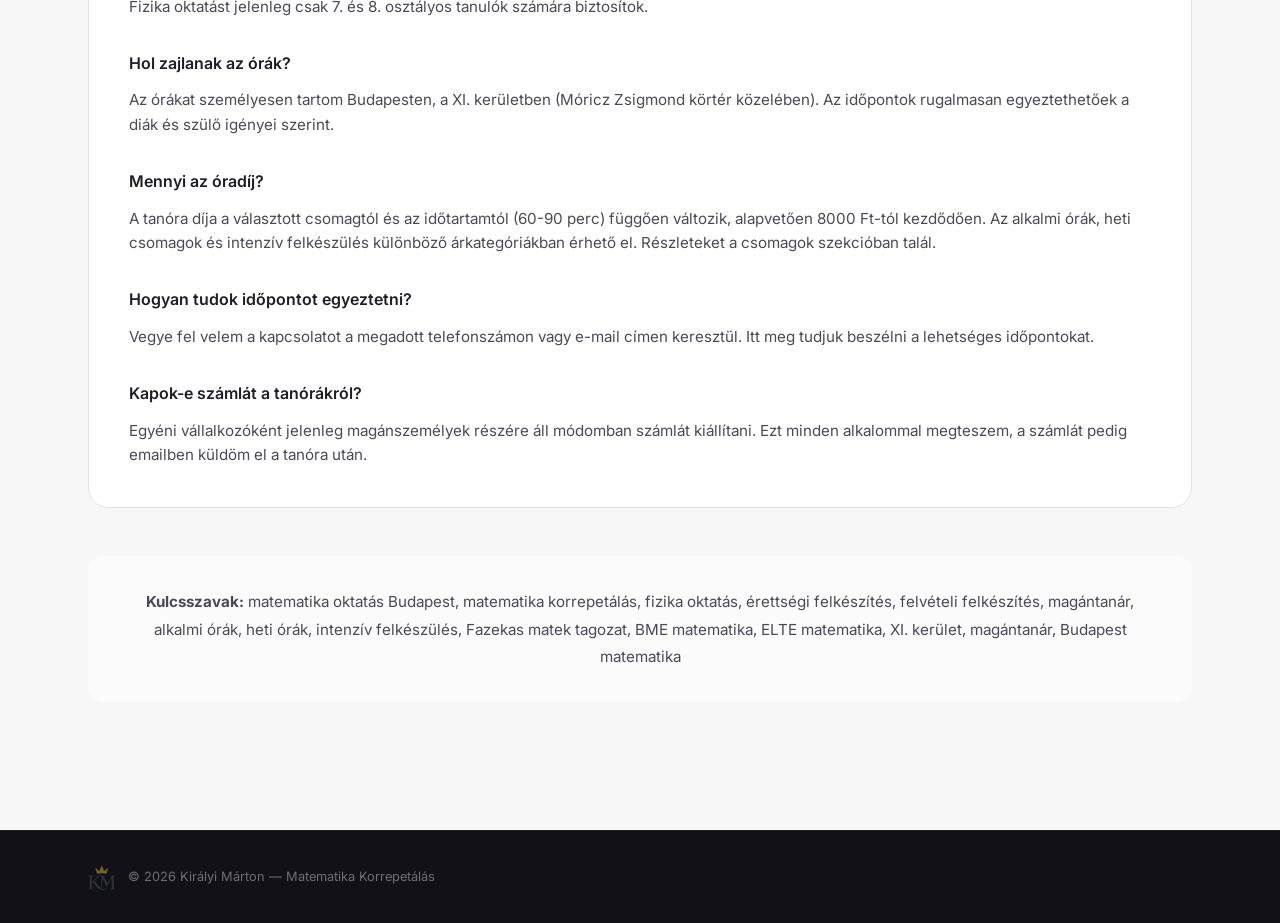
==== commit c1be186f: "index.html frissítése2" ====
--- a/index.html
+++ b/index.html
@@ -430,7 +430,7 @@
         </div>
         <div>
           <h3 style="font-family: var(--font-display); font-size: 1.35rem; font-weight: 700; color: var(--gray-900); margin-bottom: 1rem;">
-            Miért Válassz Engem?
+            Miért Válasszon Engem?
           </h3>
           <p style="color: var(--gray-600); line-height: 1.8;">
             Magát a tanítást több mint 15 éve kezdtem, de a kihagyásokkal együtt is több mint 10 év tapasztalattal rendelkezem a matematika oktatásában, és számos diákot segítettem már sikeresen felkészülni érettségire. 
@@ -469,7 +469,7 @@
             </h4>
             <p style="color: var(--gray-600); font-size: 0.95rem;">
               A tanóra díja a választott csomagtól és az időtartamtól (60-90 perc) függően változik, alapvetően 8000 Ft-tól kezdődően.
-              Az alkalmi órák, heti csomagok és intenzív felkészülés különböző árkategóriákban érhető el. Részleteket a csomagok szekcióban találsz.
+              Az alkalmi órák, heti csomagok és intenzív felkészülés különböző árkategóriákban érhető el. Részleteket a csomagok szekcióban talál.
             </p>
           </div>
           <div>
@@ -477,12 +477,12 @@
               Hogyan tudok időpontot egyeztetni?
             </h4>
             <p style="color: var(--gray-600); font-size: 0.95rem;">
-              Vedd fel velem a kapcsolatot a megadott telefonszámon vagy e-mail címen keresztül. Itt meg tudjuk beszélni a lehetséges időpontokat.
+              Vegye fel velem a kapcsolatot a megadott telefonszámon vagy e-mail címen keresztül. Itt meg tudjuk beszélni a lehetséges időpontokat.
             </p>
           </div>
           <div>
             <h4 style="font-weight: 600; color: var(--gray-800); margin-bottom: 0.75rem;">
-              Tudsz-e számlát adni a tanórákról?
+              Kapok-e számlát a tanórákról?
             </h4>
             <p style="color: var(--gray-600); font-size: 0.95rem;">
               Egyéni vállalkozóként jelenleg magánszemélyek részére áll módomban számlát kiállítani. Ezt minden alkalommal megteszem, a számlát pedig emailben küldöm el a tanóra után.
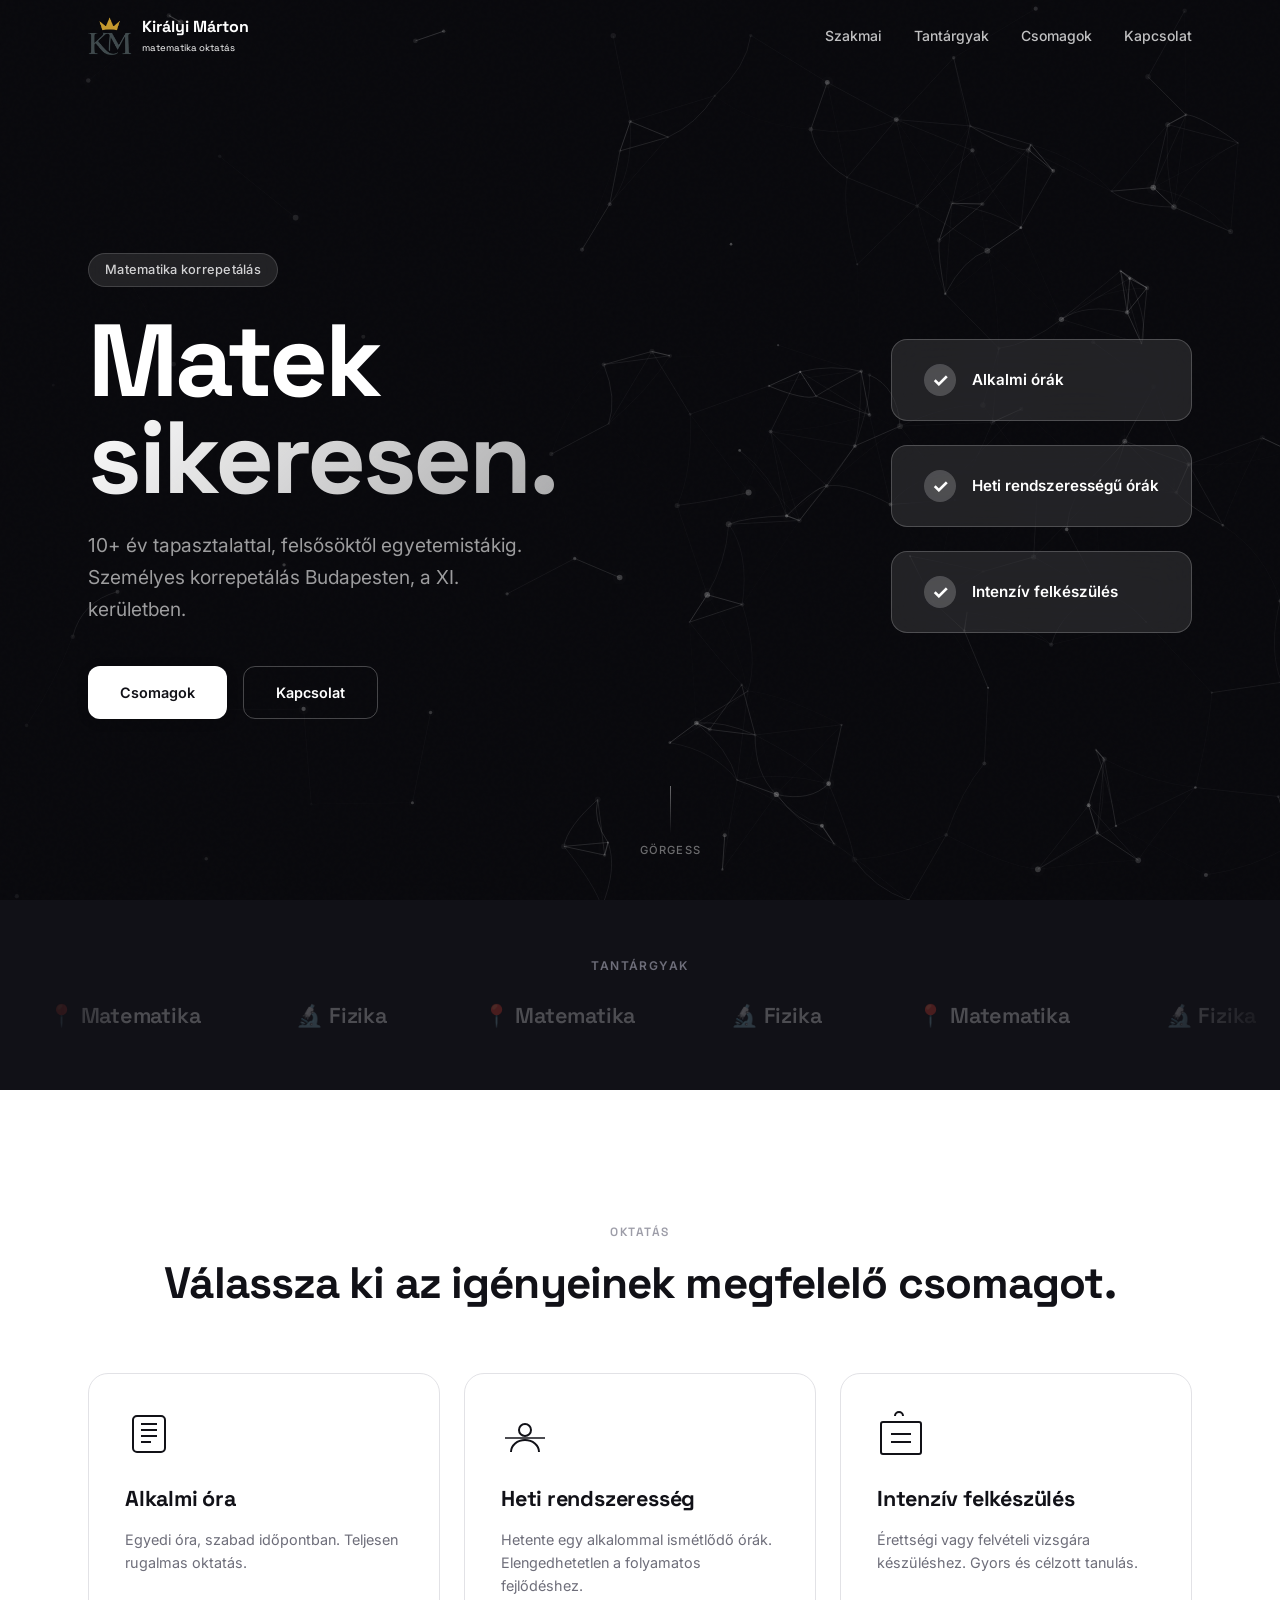
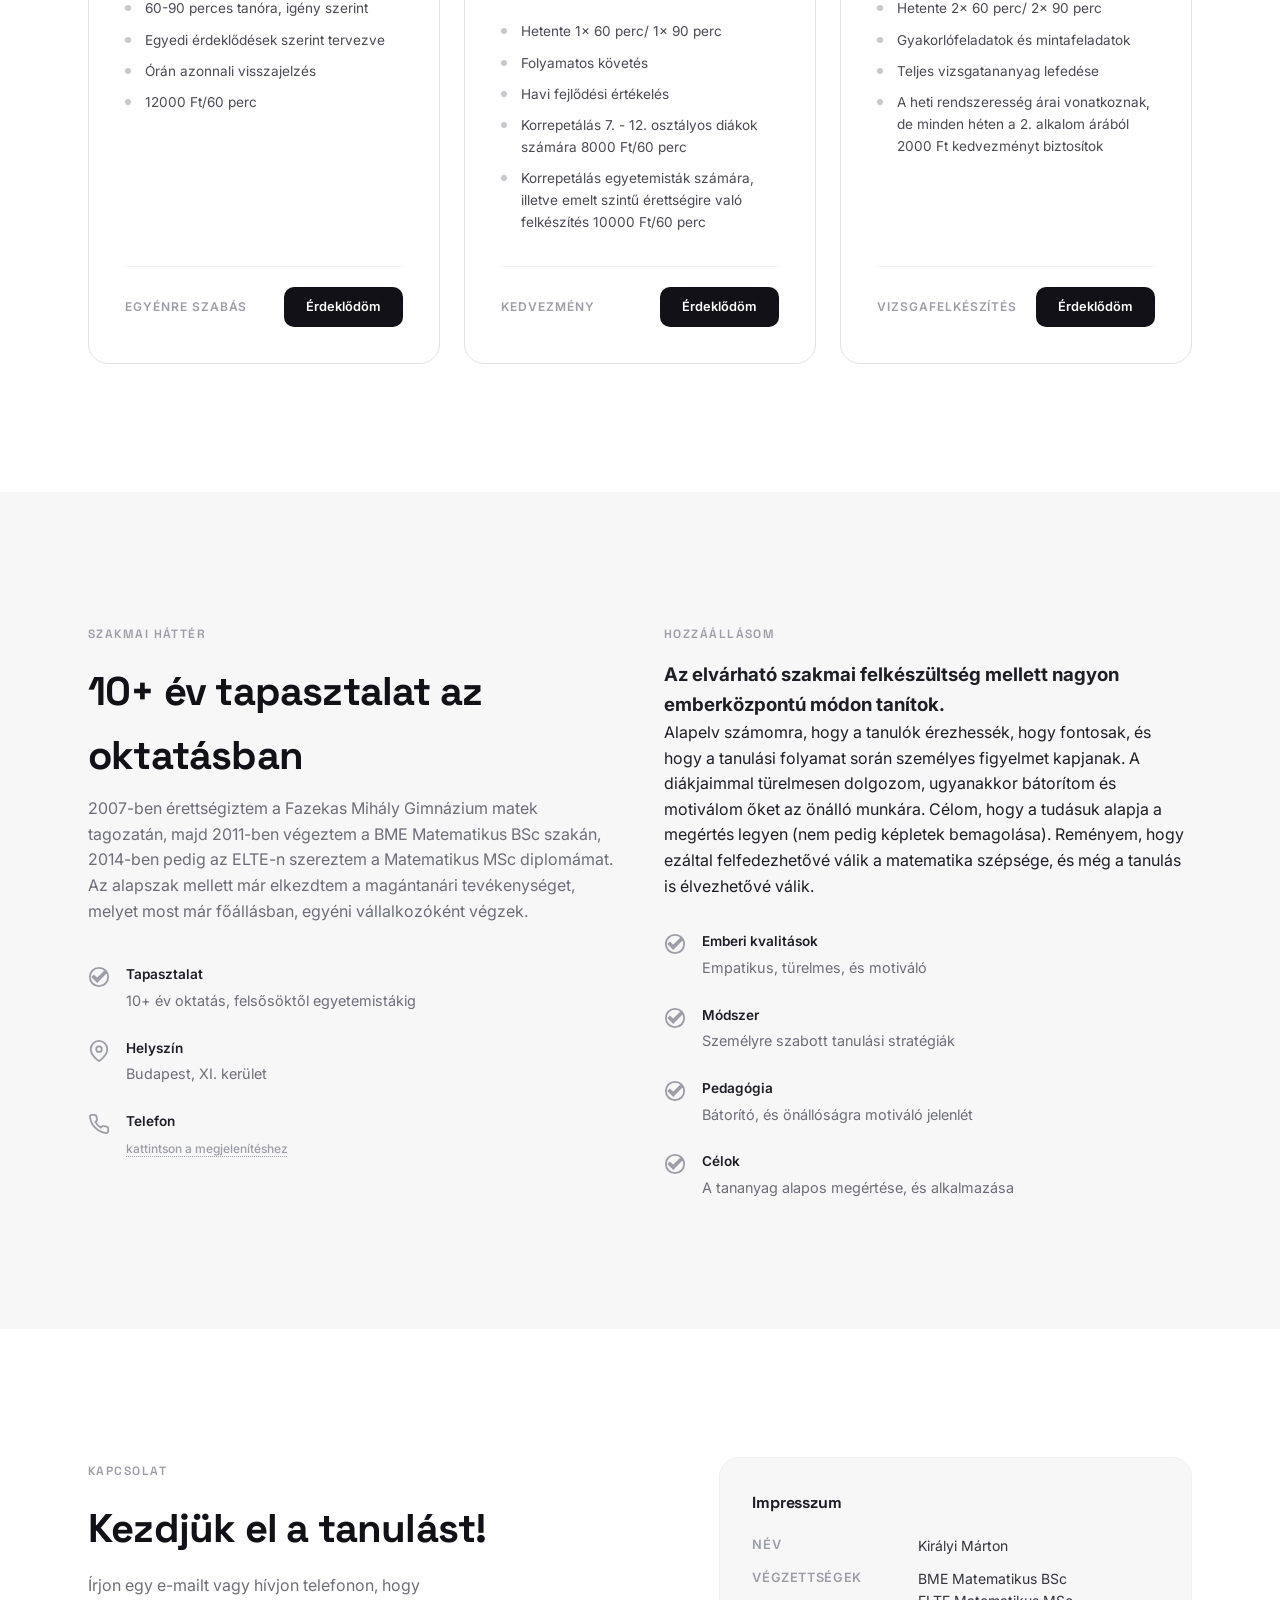
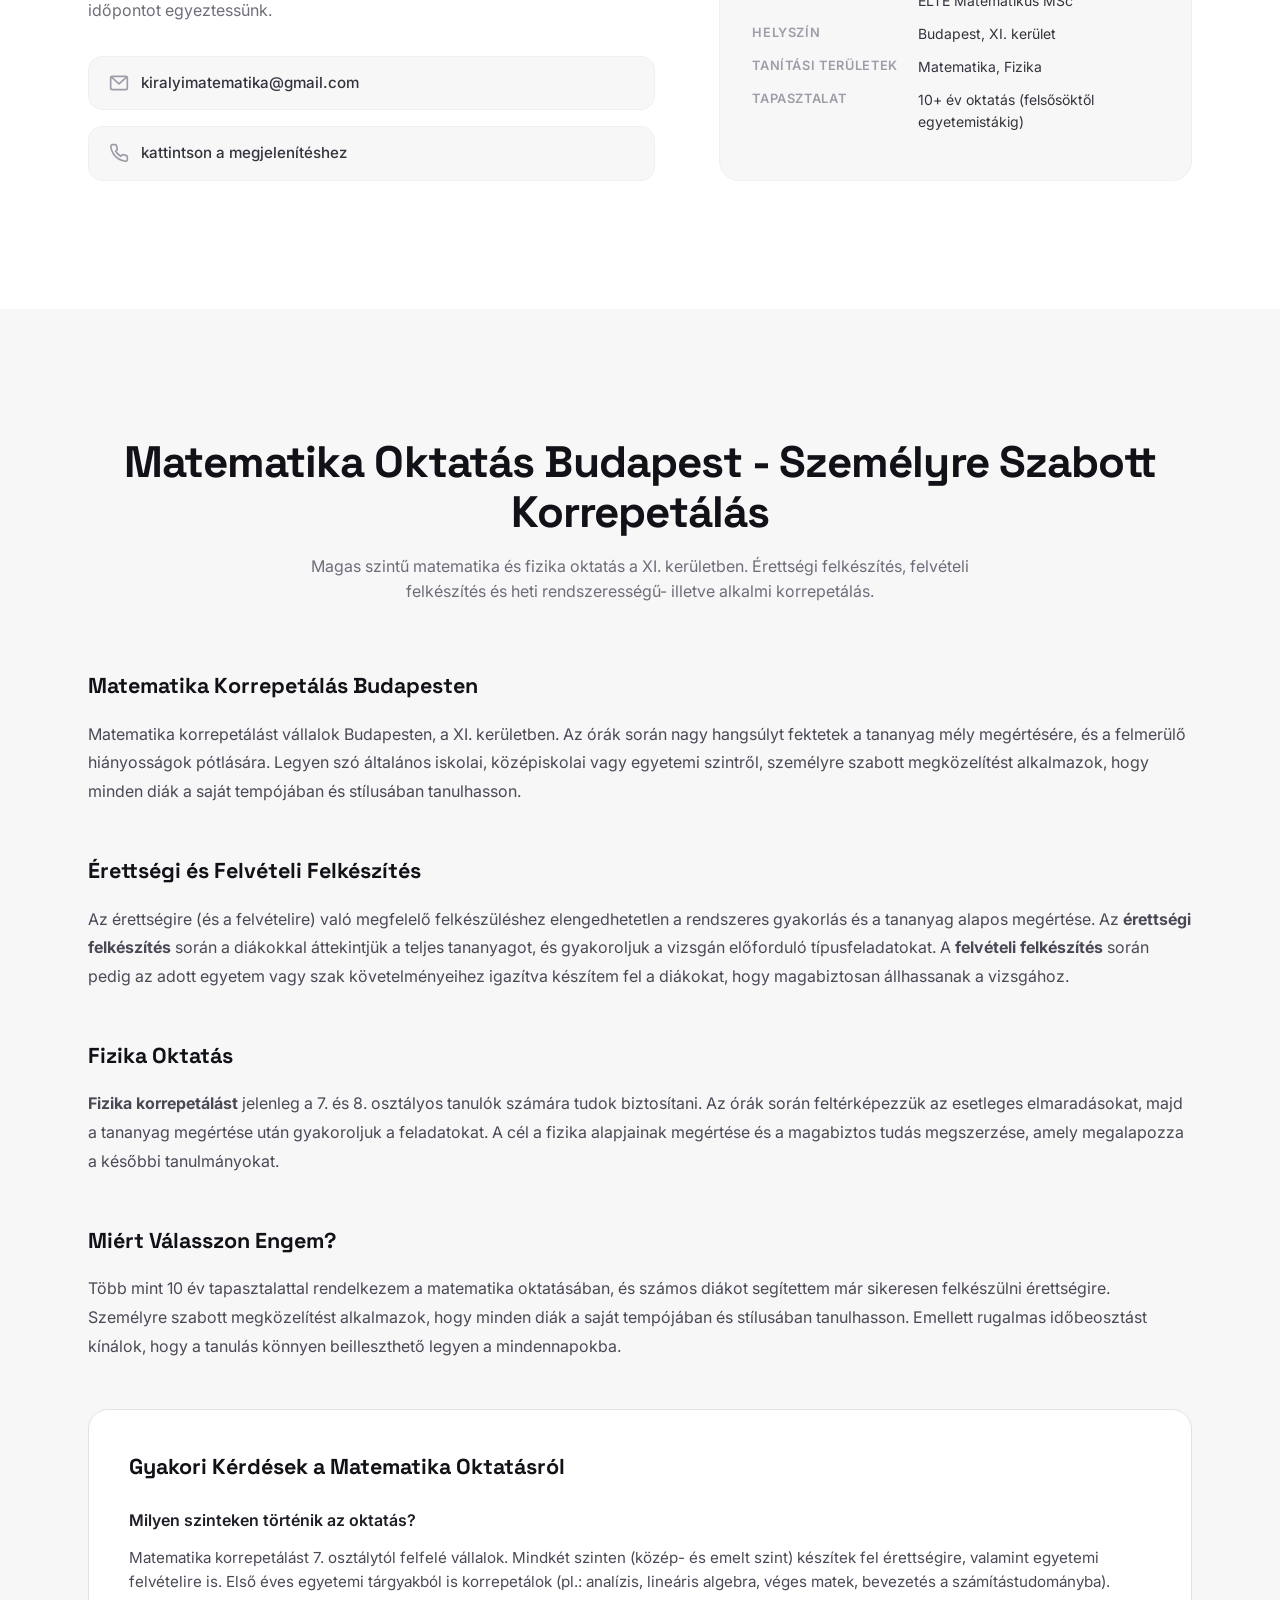
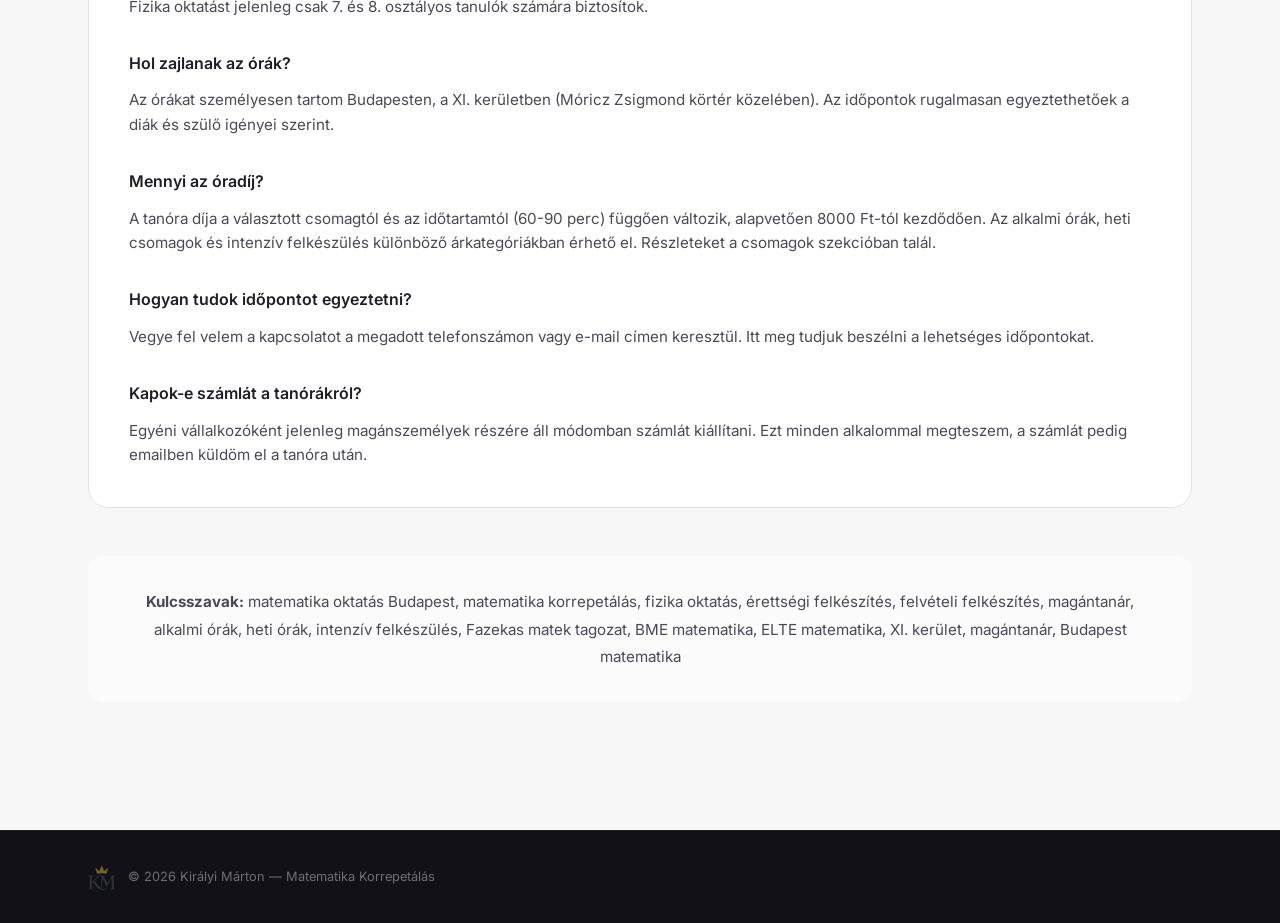
==== commit 4cc9b5b0: "10+" ====
--- a/index.html
+++ b/index.html
@@ -433,7 +433,7 @@
             Miért Válasszon Engem?
           </h3>
           <p style="color: var(--gray-600); line-height: 1.8;">
-            Magát a tanítást több mint 15 éve kezdtem, de a kihagyásokkal együtt is több mint 10 év tapasztalattal rendelkezem a matematika oktatásában, és számos diákot segítettem már sikeresen felkészülni érettségire. 
+            Több mint 10 év tapasztalattal rendelkezem a matematika oktatásában, és számos diákot segítettem már sikeresen felkészülni érettségire. 
             Személyre szabott megközelítést alkalmazok, hogy minden diák a saját tempójában és stílusában tanulhasson. Emellett rugalmas időbeosztást kínálok, hogy a tanulás könnyen beilleszthető legyen a mindennapokba.
           </p>
         </div>
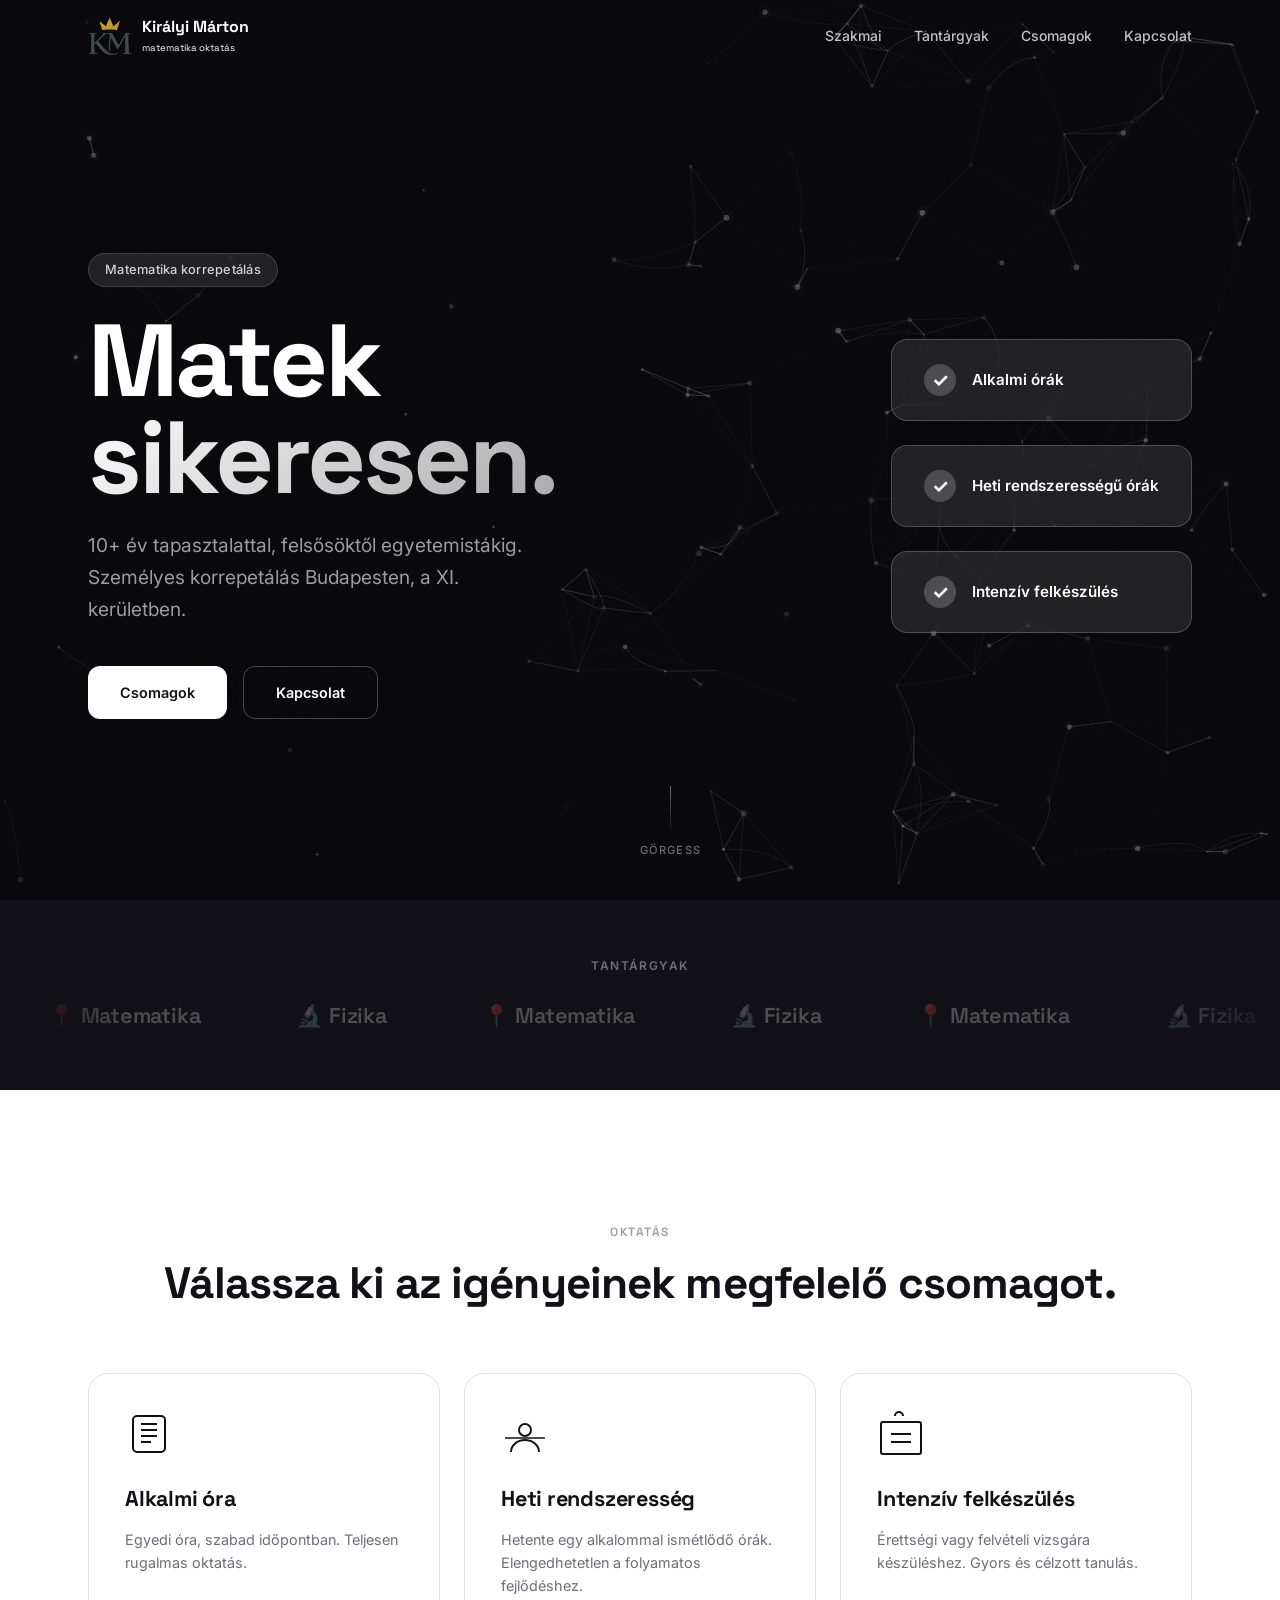
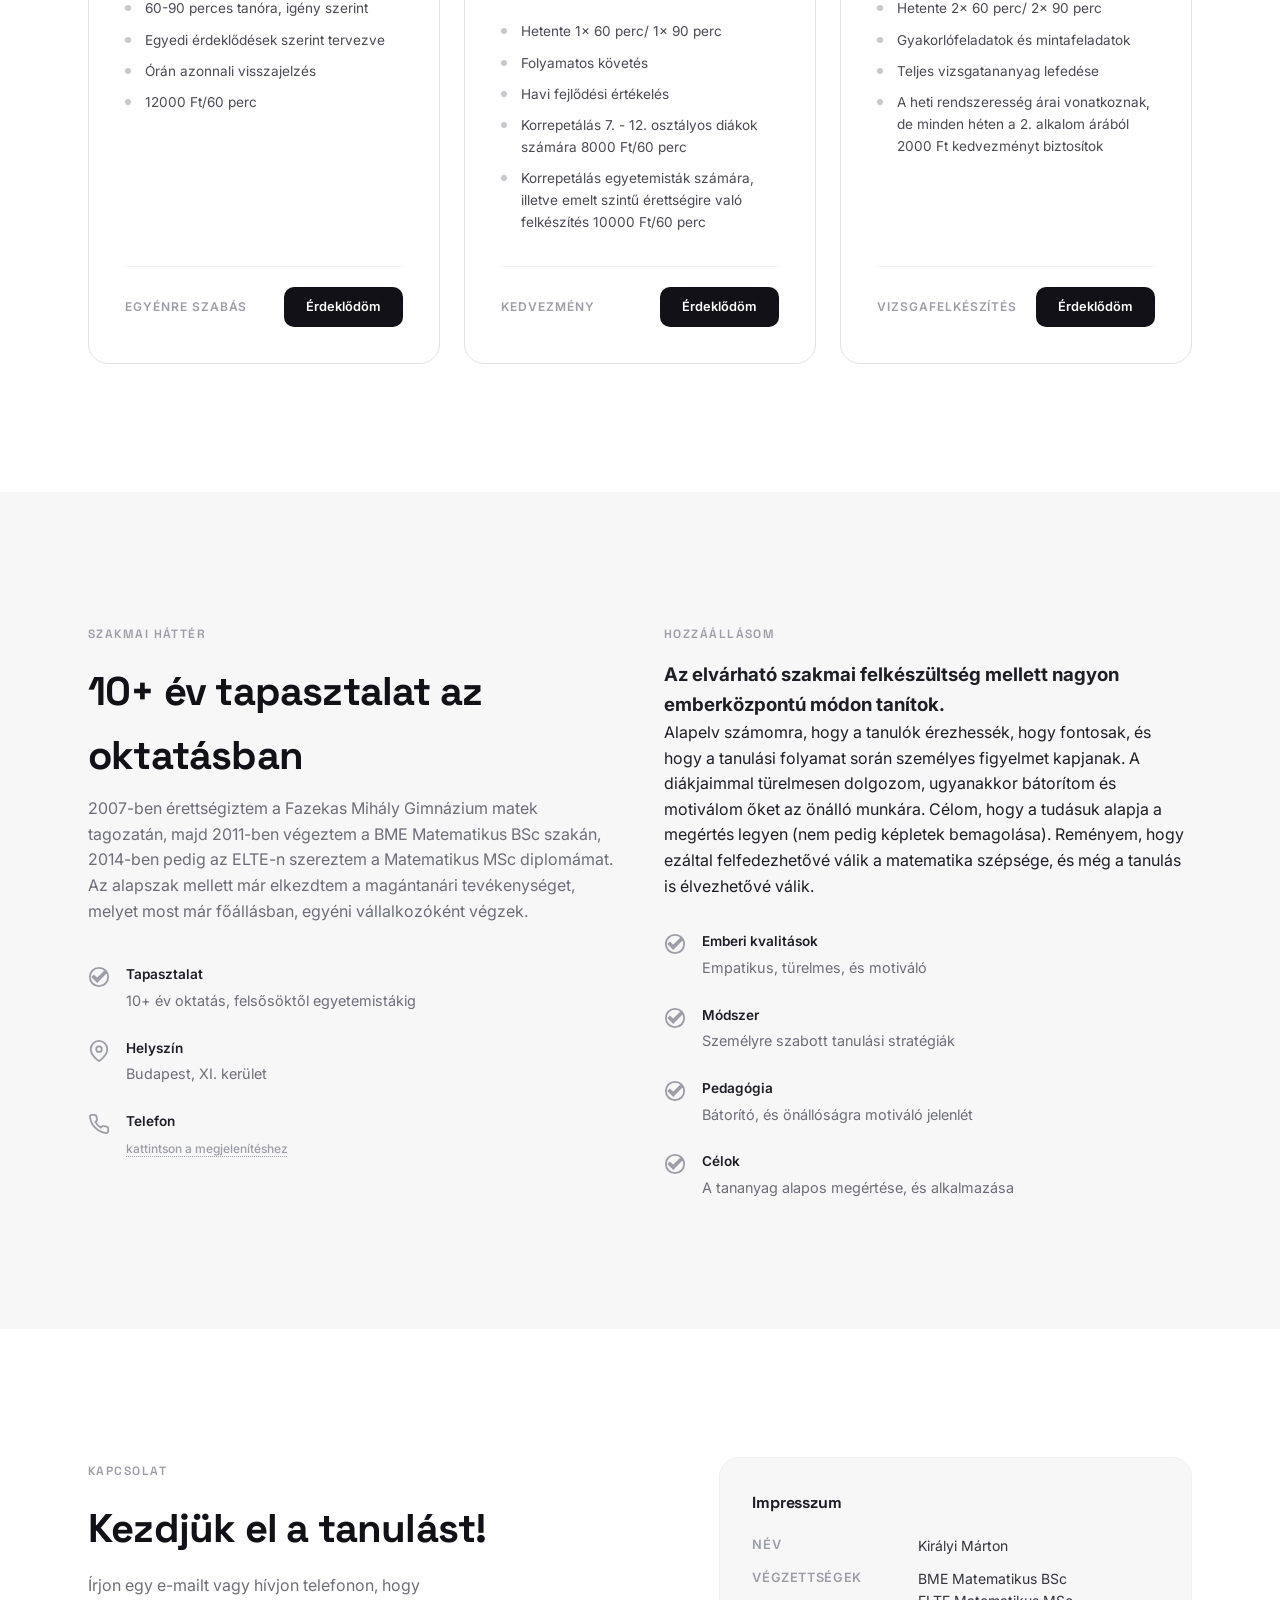
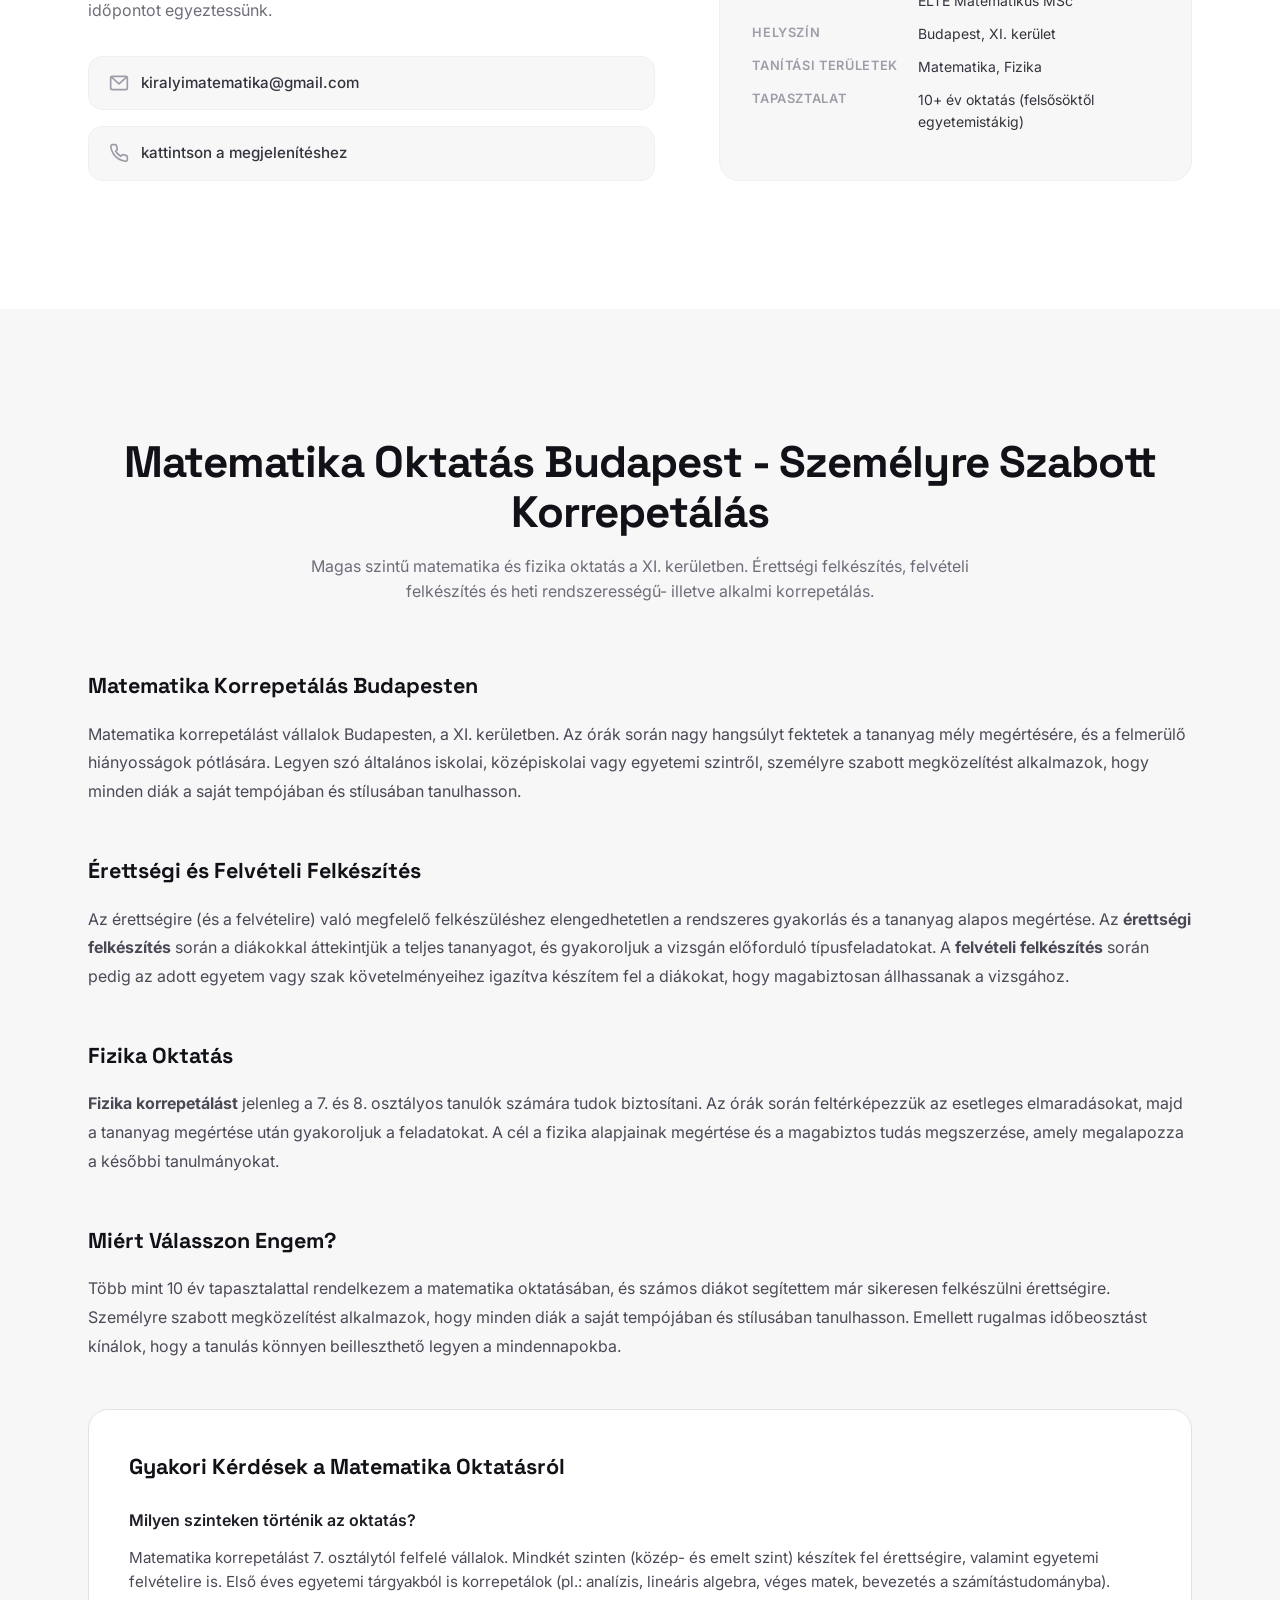
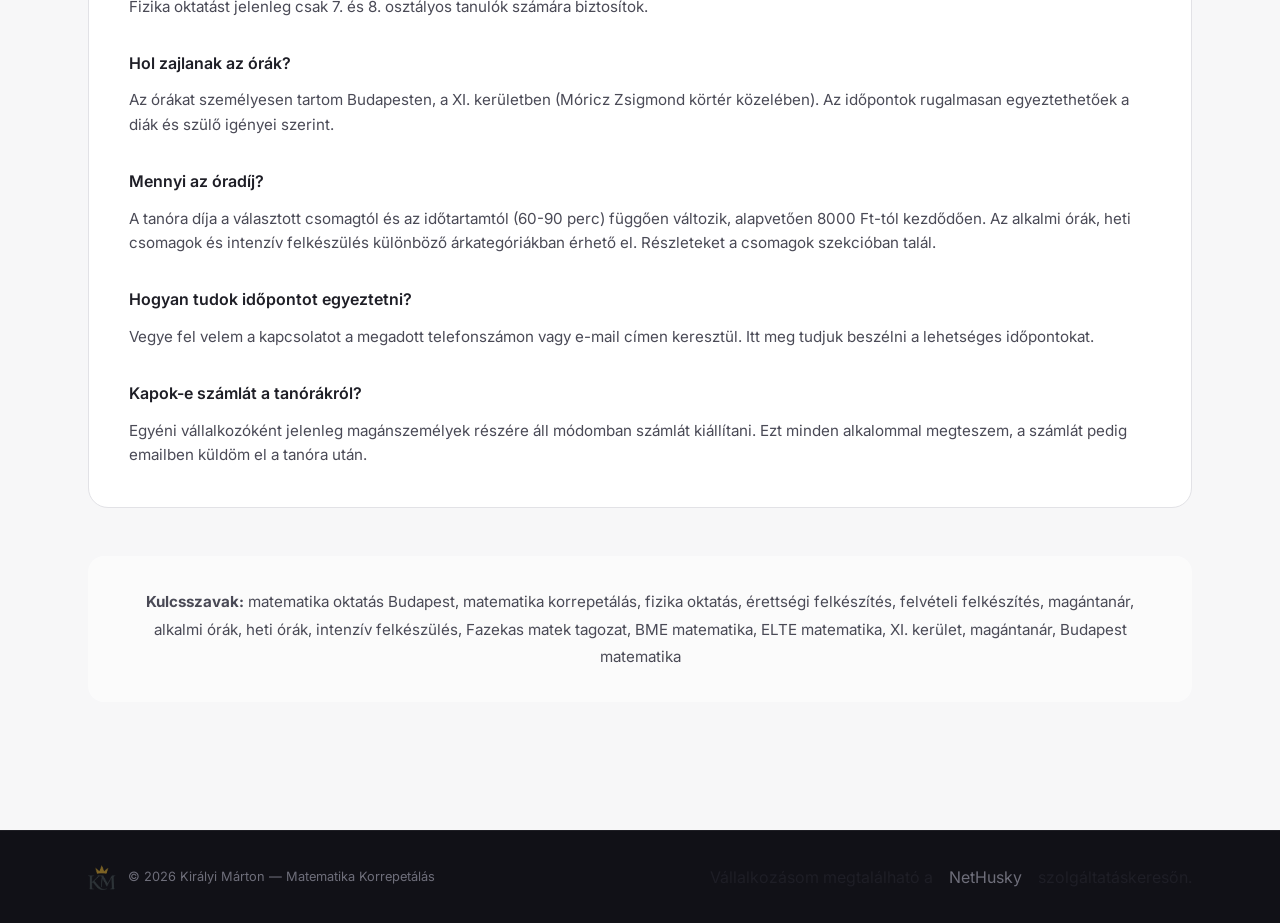
==== commit b344ae87: "Add footer-right section with business link" ====
--- a/index.html
+++ b/index.html
@@ -506,7 +506,12 @@
         <img src="kmatek.png" alt="Királyi Márton" class="footer-logo">
         <span>&copy; 2026 Királyi Márton — Matematika Korrepetálás</span>
       </div>
-      
+  
+      <div class="footer-right">
+        Vállalkozásom megtalálható a
+        <a href="https://nethusky.hu/szolgaltatasok/oktatas-es-kepzes">NetHusky</a>
+        szolgáltatáskeresőn.
+      </div>
     </div>
   </footer>
 
